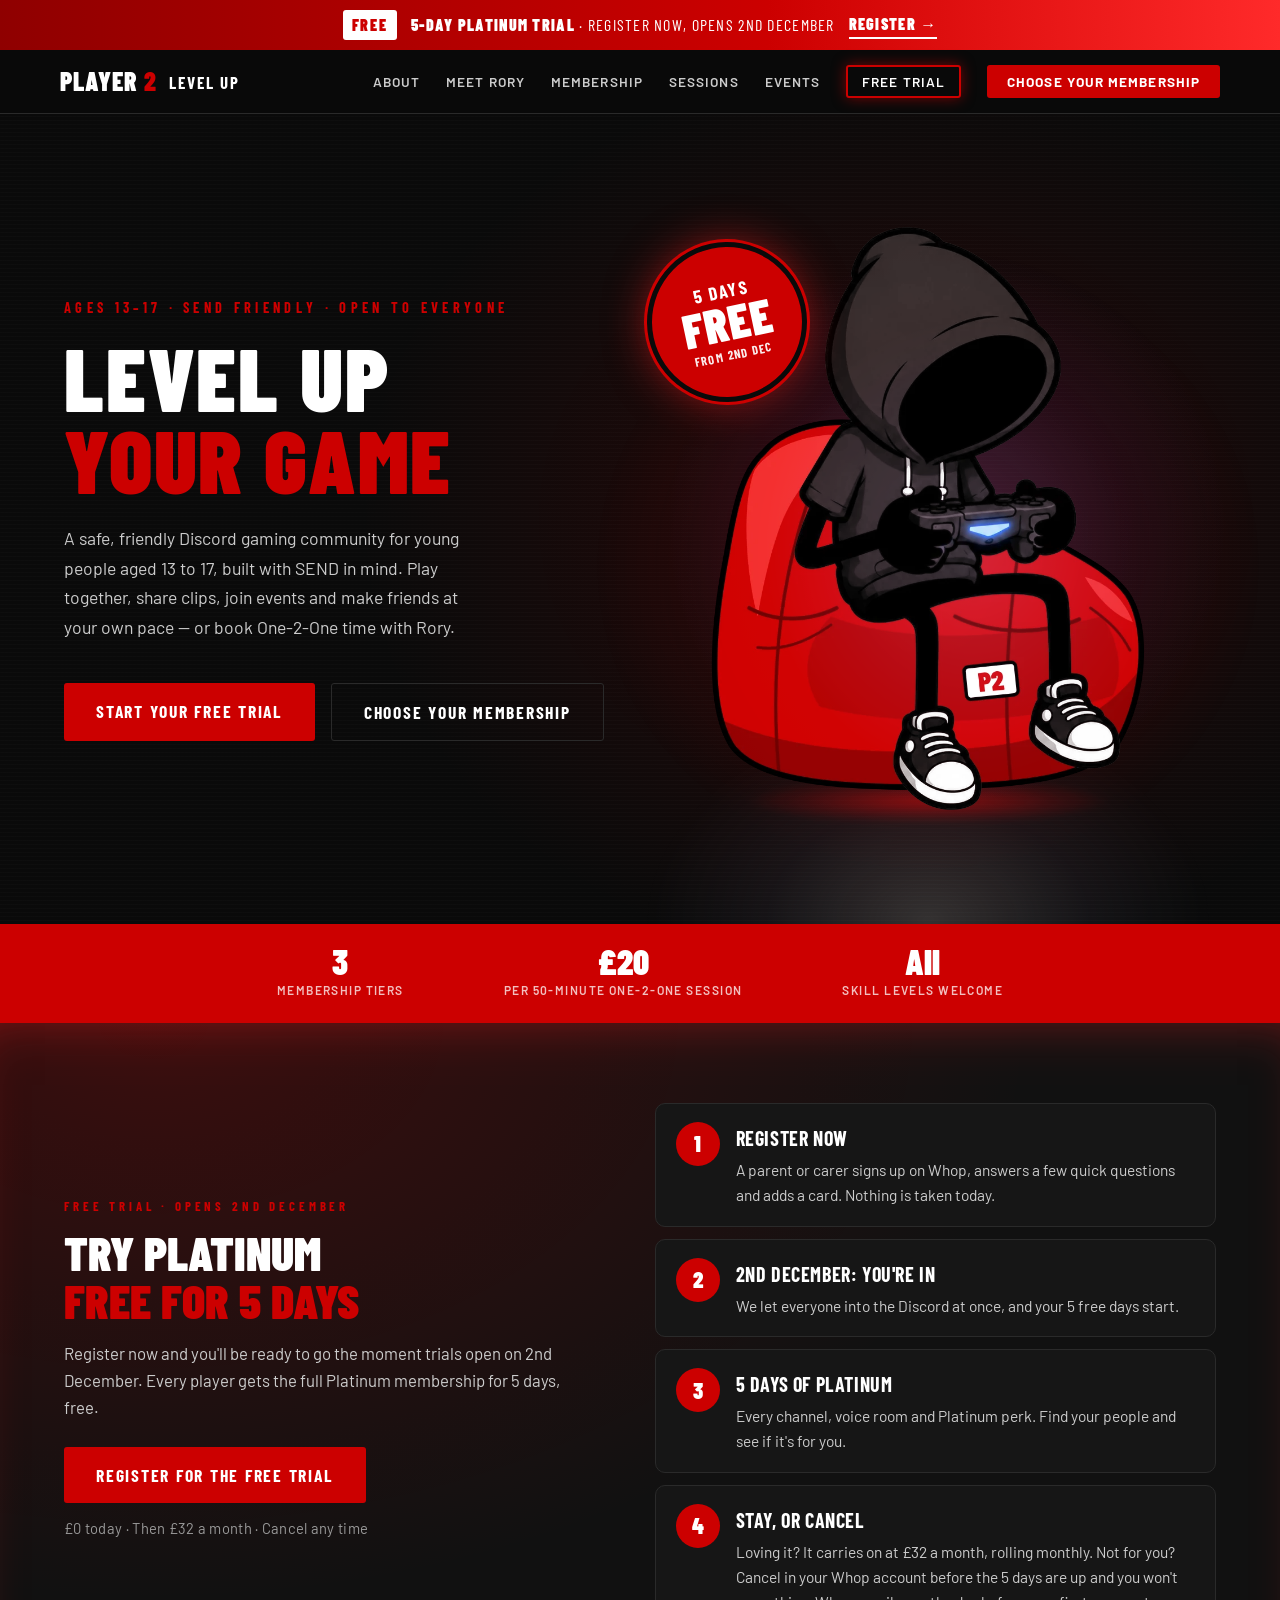
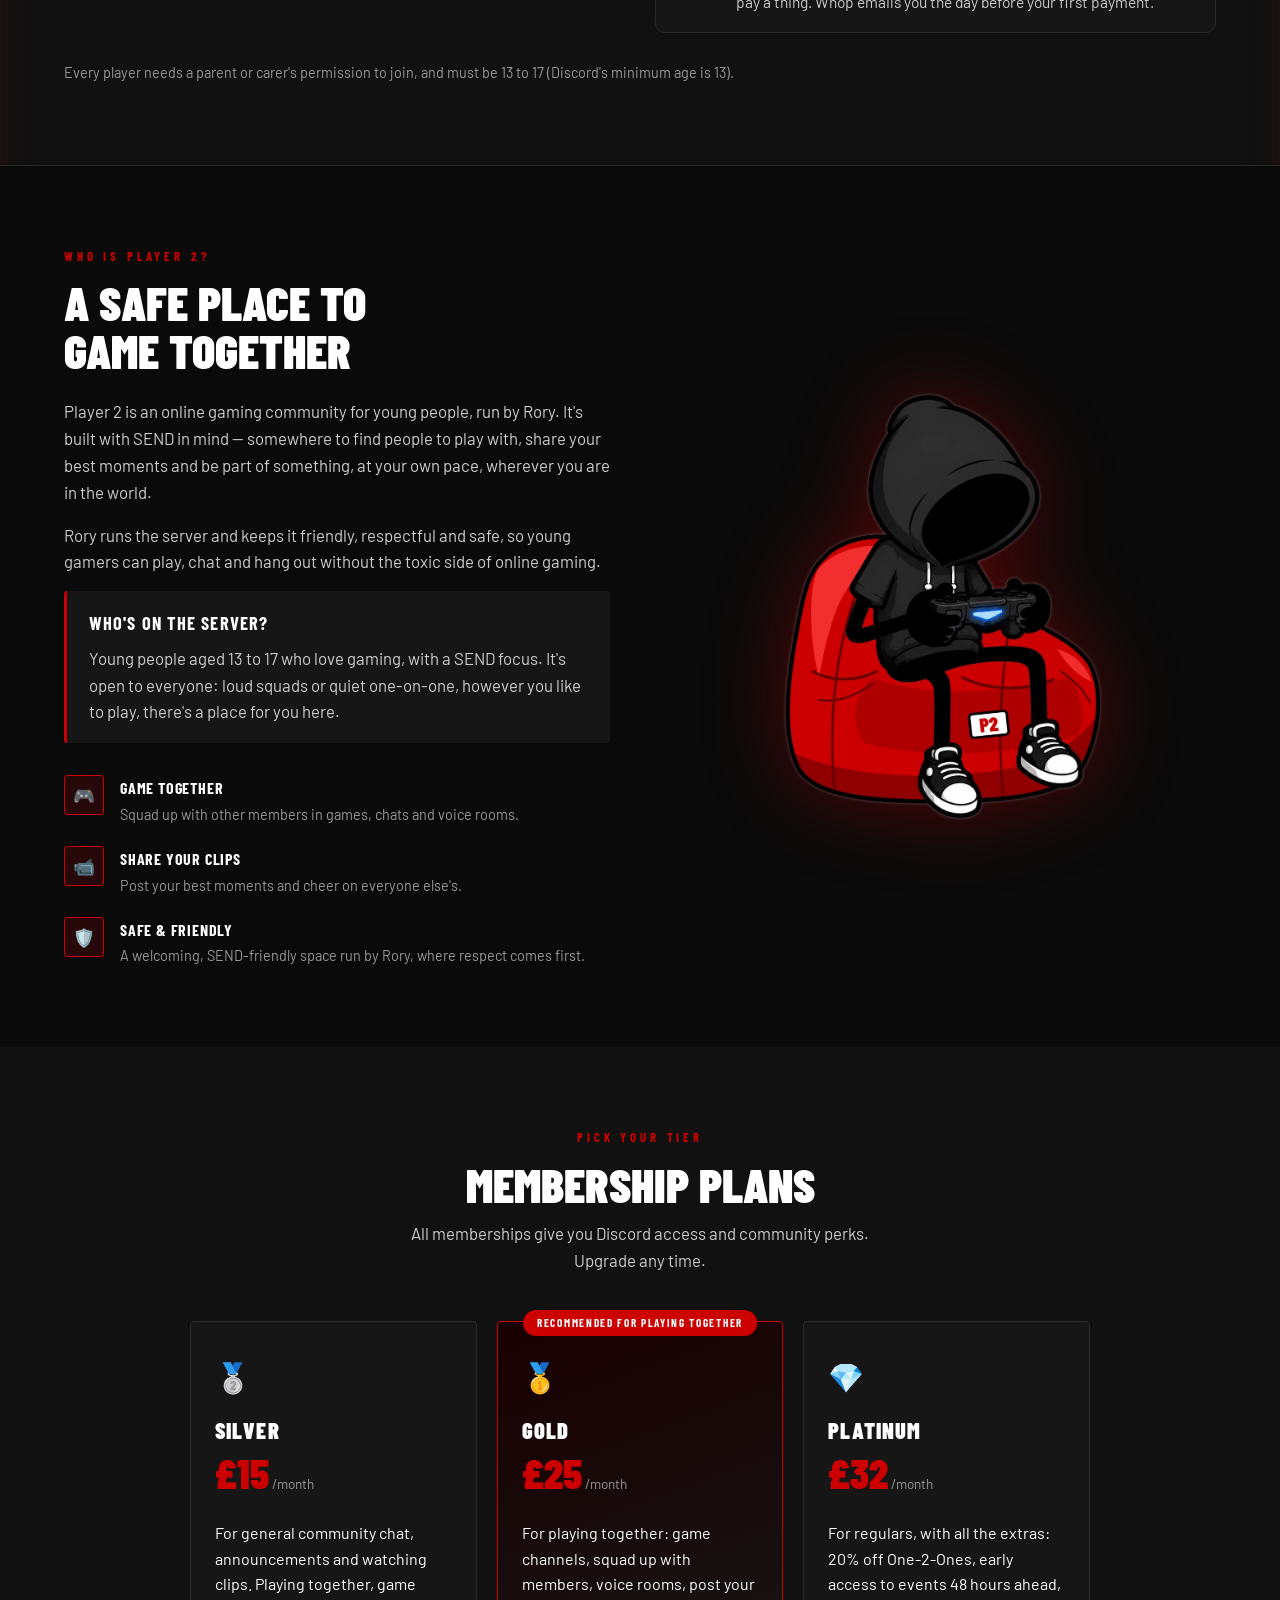
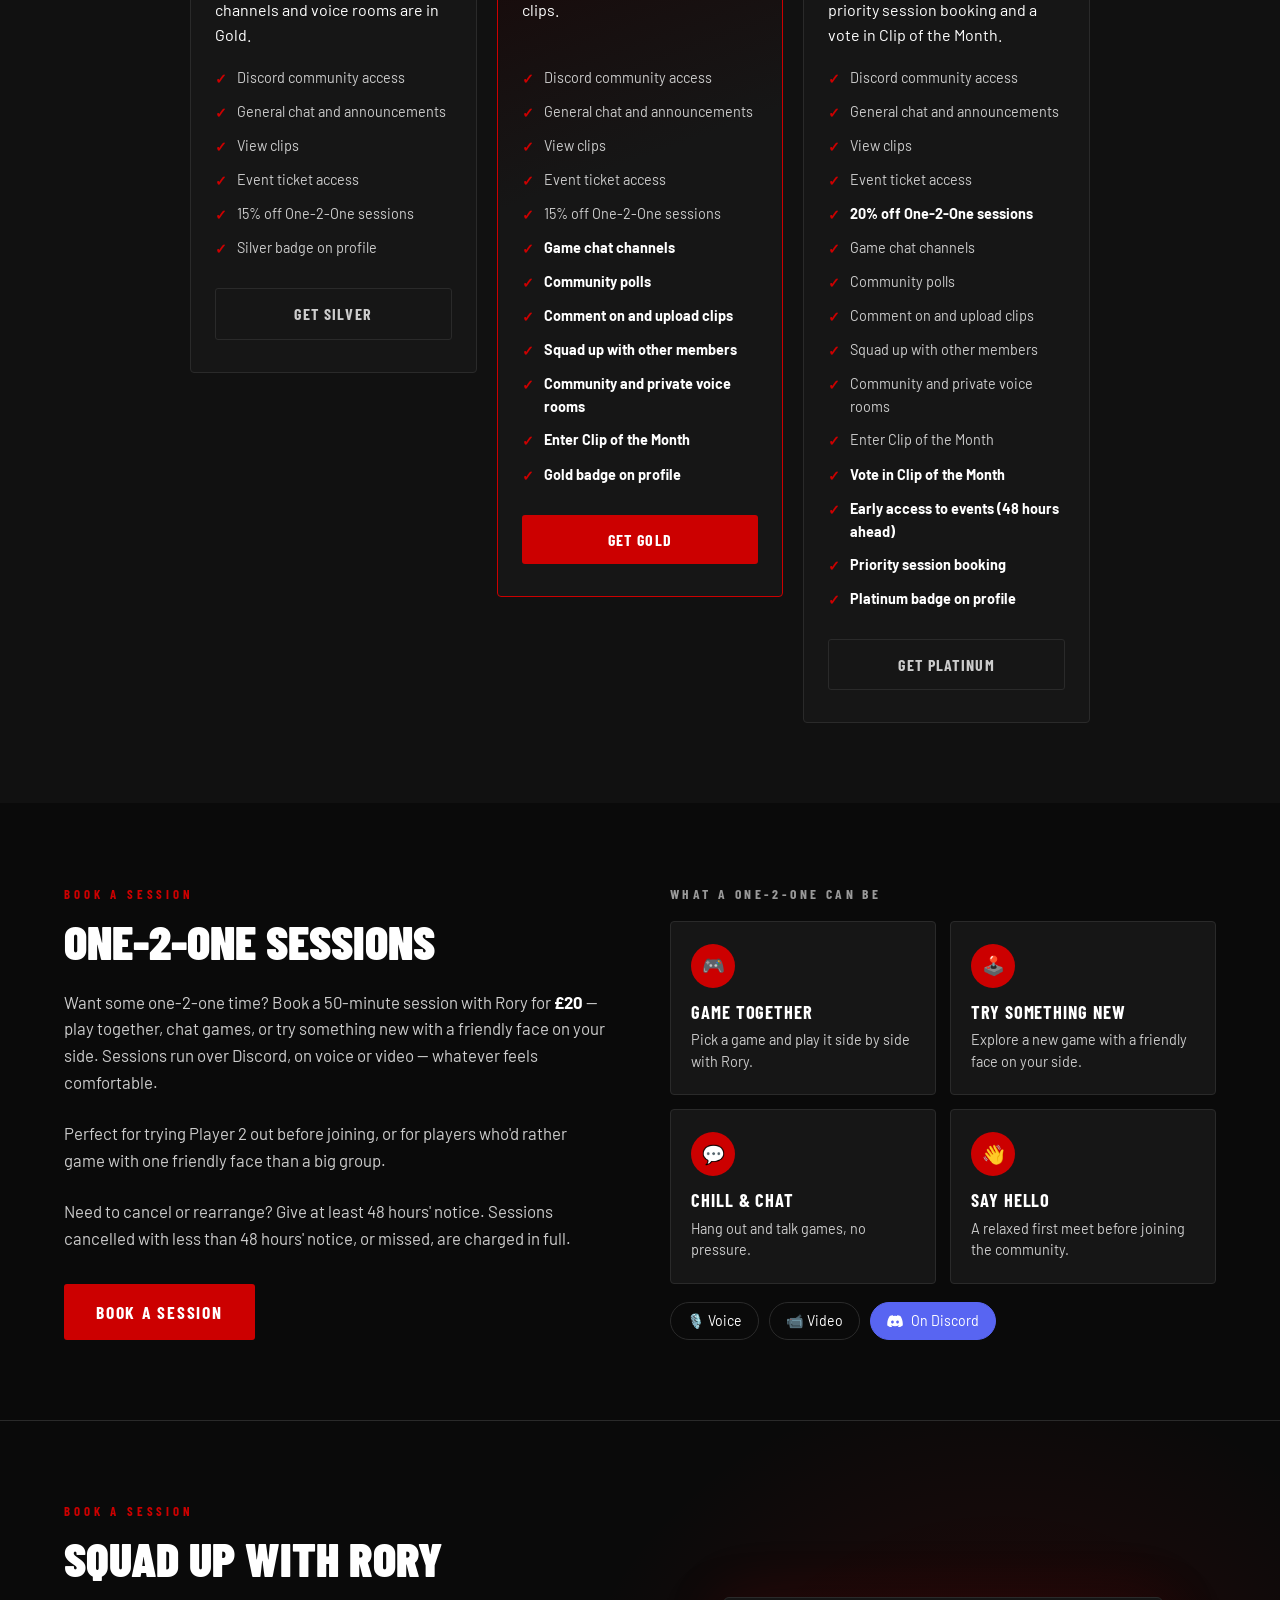
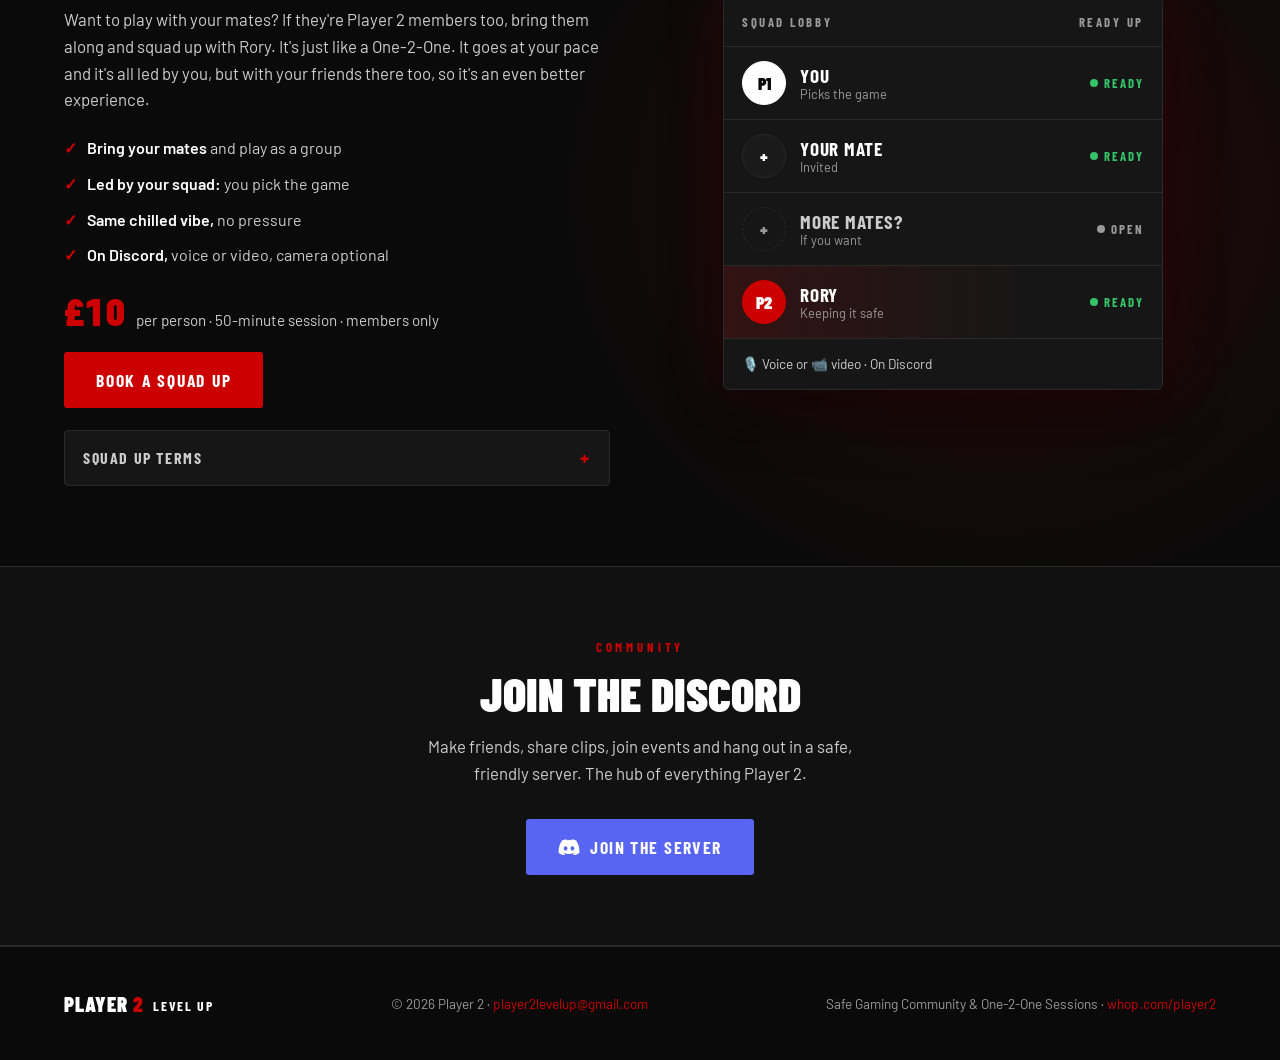
==== index.html @ a98f10b7 "Sessions are 50 minutes; 48-hour cancellation notice" ====
<!doctype html>
<html lang="en-GB">
<head>
<meta charset="utf-8">
<meta name="viewport" content="width=device-width, initial-scale=1, viewport-fit=cover">
<title>Player 2 Level Up | Safe SEND-Friendly Gaming Community for 13–17s</title>
<meta name="description" content="A safe, friendly Discord gaming community for young people aged 13 to 17, built with SEND in mind and open to everyone. Join the community or book One-2-One sessions with Rory.">
<meta name="theme-color" content="#0a0a0a">
<link rel="icon" href="data:image/svg+xml,%3Csvg xmlns='http://www.w3.org/2000/svg' viewBox='0 0 64 64'%3E%3Crect width='64' height='64' rx='12' fill='%230a0a0a'/%3E%3Ctext x='32' y='45' font-family='Arial Black,Arial,sans-serif' font-weight='900' font-size='34' text-anchor='middle' fill='%23CC0000'%3EP2%3C/text%3E%3C/svg%3E">
<meta property="og:type" content="website">
<meta property="og:site_name" content="Player 2 Level Up">
<meta property="og:title" content="Player 2 Level Up">
<meta property="og:description" content="A safe, friendly Discord gaming community for young people aged 13 to 17, built with SEND in mind and open to everyone. Join the community or book One-2-One sessions with Rory.">
<meta property="og:url" content="https://www.player2levelup.com/">
<link rel="canonical" href="https://www.player2levelup.com/">
<meta property="og:image" content="https://www.player2levelup.com/player2_share.jpg">
<meta property="og:image:width" content="1200">
<meta property="og:image:height" content="630">
<meta name="twitter:card" content="summary_large_image">
<link rel="stylesheet" href="https://fonts.googleapis.com/css2?family=Barlow+Condensed:wght@400;700;900&family=Barlow:wght@400;500;600&display=swap">
<link rel="stylesheet" href="styles.css?v=202611041430">
<script type="application/ld+json">
{"@context":"https://schema.org","@type":"Organization","name":"Player 2 Level Up","alternateName":"Player 2","url":"https://www.player2levelup.com/","logo":"https://www.player2levelup.com/player2_share.jpg","email":"player2levelup@gmail.com","sameAs":["https://whop.com/player2"],"description":"A safe, SEND-friendly Discord gaming community for young people aged 13 to 17, run by Rory."}
</script>
</head>
<body>
<!-- FREE TRIAL BAR -->
<a class="trial-bar" href="#free-trial">
  <span class="trial-bar-tag">Free</span>
  <span class="trial-bar-text"><strong>5-day Platinum trial</strong><span class="trial-bar-more"> · Register now, opens 2nd December</span></span>
  <span class="trial-bar-go">Register &rarr;</span>
</a>
<!-- NAV -->
<nav>
  <a class="nav-logo" href="index.html"><span>PLAYER</span> 2 <em>LEVEL UP</em></a>
  <ul class="nav-links" id="navLinks">
    <li><a href="#about">About</a></li>
    <li><a href="rory.html">Meet Rory</a></li>
    <li><a href="#membership">Membership</a></li>
    <li><a href="#sessions">Sessions</a></li>
    <li><a href="events.html">Events</a></li>
    <li><a href="index.html#free-trial" class="nav-trial">Free Trial</a></li>
    <li><a href="index.html#membership" class="nav-cta">Choose Your Membership</a></li>
  </ul>
  <button class="nav-hamburger" id="hamburger" aria-label="Menu" aria-expanded="false">
    <span></span><span></span><span></span>
  </button>
</nav>



<!-- HERO -->
<section class="hero">
  <div class="hero-content">
    <p class="hero-eyebrow">Ages&nbsp;13–17 · SEND&nbsp;Friendly · Open&nbsp;to&nbsp;Everyone</p>
    <h1 class="hero-title">
      Level Up<br>
      <span class="line-red">Your Game</span>
    </h1>
    <p class="hero-subtitle">A safe, friendly Discord gaming community for young people aged 13 to 17, built with SEND in mind. Play together, share clips, join events and make friends at your own pace — or book <span style="white-space:nowrap">One-2-One</span> time with Rory.</p>
    <div class="hero-buttons">
      <a href="#free-trial" class="btn-primary btn-trial">Start Your Free Trial</a>
      <a href="#membership" class="btn-secondary">Choose Your Membership</a>
    </div>
  </div>
  <div class="hero-image hero-anim" id="heroAnim" aria-label="The Player 2 mascot sits on his red bean bag in the dark as the TV comes on, the room lights up red and his controller glows" role="img">
    <a class="trial-sticker" href="#free-trial" aria-label="5 days free Platinum trial, from 2nd December"><span class="ts-top">5 days</span><span class="ts-big">Free</span><span class="ts-small">From 2nd Dec</span></a>
    <div class="ha-glow" id="haGlow"></div>
    <div class="ha-glow blue" id="haGlowB"></div>
    <div class="ha-glare" id="haGlare"></div>
    <div class="ha-char" id="haChar">
      <img id="haMascot" src="mascot.webp" width="780" height="1047" alt="">
      <div class="ha-tint red" id="haTintR"></div>
      <div class="ha-tint blue" id="haTintB"></div>
      <div class="ha-pad" id="haPad"></div>
    </div>
  </div>
</section>

<!-- STATS BAR -->
<div class="stats-bar">
  <div class="stat">
    <div class="stat-num">3</div>
    <div class="stat-label">Membership Tiers</div>
  </div>
  <div class="stat">
    <div class="stat-num">£20</div>
    <div class="stat-label">Per 50-Minute One-2-One Session</div>
  </div>
  <div class="stat">
    <div class="stat-num">All</div>
    <div class="stat-label">Skill Levels Welcome</div>
  </div>
</div>

<!-- FREE TRIAL -->
<section class="trial" id="free-trial">
  <div class="trial-inner">
    <div class="trial-text">
      <p class="section-eyebrow">Free Trial · Opens 2nd December</p>
      <h2 class="section-title">Try Platinum <span class="line-red">Free for 5 Days</span></h2>
      <p class="trial-lead">Register now and you'll be ready to go the moment trials open on 2nd December. Every player gets the full Platinum membership for 5 days, free.</p>
      <a href="https://whop.com/checkout/plan_I6NulbVt9PTqy" target="_blank" rel="noopener noreferrer" class="btn-primary">Register for the Free Trial</a>
      <p class="trial-small">£0 today · Then £32 a month · Cancel any time</p>
    </div>
    <ol class="trial-steps">
      <li><span class="trial-num">1</span><div><h3>Register now</h3><p>A parent or carer signs up on Whop, answers a few quick questions and adds a card. Nothing is taken today.</p></div></li>
      <li><span class="trial-num">2</span><div><h3>2nd December: you're in</h3><p>We let everyone into the Discord at once, and your 5 free days start.</p></div></li>
      <li><span class="trial-num">3</span><div><h3>5 days of Platinum</h3><p>Every channel, voice room and Platinum perk. Find your people and see if it's for you.</p></div></li>
      <li><span class="trial-num">4</span><div><h3>Stay, or cancel</h3><p>Loving it? It carries on at £32 a month, rolling monthly. Not for you? Cancel in your Whop account before the 5 days are up and you won't pay a thing. Whop emails you the day before your first payment.</p></div></li>
    </ol>
  </div>
  <p class="trial-note">Every player needs a parent or carer's permission to join, and must be 13 to 17 (Discord's minimum age is 13).</p>
</section>

<!-- ABOUT -->
<section class="section" id="about">
  <div class="about-grid">
    <div class="about-text">
      <p class="section-eyebrow">Who Is Player 2?</p>
      <h2 class="section-title">A Safe Place to Game Together</h2>
      <p>Player 2 is an online gaming community for young people, run by Rory. It's built with SEND in mind — somewhere to find people to play with, share your best moments and be part of something, at your own pace, wherever you are in the world.</p>
      <p>Rory runs the server and keeps it friendly, respectful and safe, so young gamers can play, chat and hang out without the toxic side of online gaming.</p>
      <div class="who-callout">
        <strong>Who's on the server?</strong>
        <p>Young people aged 13 to 17 who love gaming, with a SEND focus. It's open to everyone: loud squads or quiet one-on-one, however you like to play, there's a place for you here.</p>
      </div>
      <div class="about-features">
        <div class="feature">
          <div class="feature-icon">🎮</div>
          <div class="feature-body">
            <strong>Game Together</strong>
            <p>Squad up with other members in games, chats and voice rooms.</p>
          </div>
        </div>
        <div class="feature">
          <div class="feature-icon">📹</div>
          <div class="feature-body">
            <strong>Share Your Clips</strong>
            <p>Post your best moments and cheer on everyone else's.</p>
          </div>
        </div>
        <div class="feature">
          <div class="feature-icon">🛡️</div>
          <div class="feature-body">
            <strong>Safe &amp; Friendly</strong>
            <p>A welcoming, SEND-friendly space run by Rory, where respect comes first.</p>
          </div>
        </div>
      </div>
    </div>
    <div class="about-visual">
      <img src="mascot.webp" width="780" height="1047" alt="Player 2 mascot on his bean bag">
    </div>
  </div>
</section>

<!-- MEMBERSHIP -->
<section class="membership" id="membership">
  <p class="section-eyebrow">Pick Your Tier</p>
  <h2 class="section-title">Membership Plans</h2>
  <p class="lead">All memberships give you Discord access and community perks. Upgrade any time.</p>

  <div class="tiers">
    <!-- SILVER -->
    <div class="tier">
      <div class="tier-icon">🥈</div>
      <div class="tier-name">Silver</div>
      <div class="tier-price">
        <span class="amount">£15</span>
        <span class="period">/month</span>
      </div>
      <p class="tier-tag">For general community chat, announcements and watching clips. Playing together, game channels and voice rooms are in Gold.</p>
      <ul class="tier-perks">
        <li>Discord community access</li>
        <li>General chat and announcements</li>
        <li>View clips</li>
        <li>Event ticket access</li>
        <li>15% off One-2-One sessions</li>
        <li>Silver badge on profile</li>
      </ul>
      <a href="https://whop.com/player2/player-2-silver-membership" target="_blank" rel="noopener noreferrer" class="tier-btn tier-btn-outline">Get Silver</a>
    </div>

    <!-- GOLD -->
    <div class="tier featured">
      <div class="tier-badge">Recommended for playing together</div>
      <div class="tier-icon">🥇</div>
      <div class="tier-name">Gold</div>
      <div class="tier-price">
        <span class="amount">£25</span>
        <span class="period">/month</span>
      </div>
      <p class="tier-tag">For playing together: game channels, squad up with members, voice rooms, post your clips.</p>
      <ul class="tier-perks">
        <li>Discord community access</li>
        <li>General chat and announcements</li>
        <li>View clips</li>
        <li>Event ticket access</li>
        <li>15% off One-2-One sessions</li>
        <li class="new">Game chat channels</li>
        <li class="new">Community polls</li>
        <li class="new">Comment on and upload clips</li>
        <li class="new">Squad up with other members</li>
        <li class="new">Community and private voice rooms</li>
        <li class="new">Enter Clip of the Month</li>
        <li class="new">Gold badge on profile</li>
      </ul>
      <a href="https://whop.com/player2/player-2-gold-membership" target="_blank" rel="noopener noreferrer" class="tier-btn tier-btn-solid">Get Gold</a>
    </div>

    <!-- PLATINUM -->
    <div class="tier">
      <div class="tier-icon">💎</div>
      <div class="tier-name">Platinum</div>
      <div class="tier-price">
        <span class="amount">£32</span>
        <span class="period">/month</span>
      </div>
      <p class="tier-tag">For regulars, with all the extras: 20% off One-2-Ones, early access to events 48 hours ahead, priority session booking and a vote in Clip of the Month.</p>
      <ul class="tier-perks">
        <li>Discord community access</li>
        <li>General chat and announcements</li>
        <li>View clips</li>
        <li>Event ticket access</li>
        <li class="new">20% off One-2-One sessions</li>
        <li>Game chat channels</li>
        <li>Community polls</li>
        <li>Comment on and upload clips</li>
        <li>Squad up with other members</li>
        <li>Community and private voice rooms</li>
        <li>Enter Clip of the Month</li>
        <li class="new">Vote in Clip of the Month</li>
        <li class="new">Early access to events (48 hours ahead)</li>
        <li class="new">Priority session booking</li>
        <li class="new">Platinum badge on profile</li>
      </ul>
      <a href="https://whop.com/player2/player-2-platinum-membership" target="_blank" rel="noopener noreferrer" class="tier-btn tier-btn-outline">Get Platinum</a>
    </div>
  </div>
</section>

<!-- SESSIONS -->
<section class="sessions" id="sessions">
  <div>
    <p class="section-eyebrow">Book a Session</p>
    <h2 class="section-title">One-2-One Sessions</h2>
    <p style="color: var(--grey-lt); margin-bottom: 24px; font-size: 1.05rem;">Want some one-2-one time? Book a 50-minute session with Rory for <strong style="color:var(--white)">£20</strong> — play together, chat games, or try something new with a friendly face on your side. Sessions run over Discord, on voice or video — whatever feels comfortable.</p>
    <p style="color: var(--grey-lt); margin-bottom: 24px; font-size: 1.05rem;">Perfect for trying Player 2 out before joining, or for players who'd rather game with one friendly face than a big group.</p>
    <p style="color: var(--grey-lt); margin-bottom: 32px; font-size: 1.05rem;">Need to cancel or rearrange? Give at least 48 hours' notice. Sessions cancelled with less than 48 hours' notice, or missed, are charged in full.</p>
    <a href="https://whop.com/player2/one-2-one-session-with-rory" target="_blank" rel="noopener noreferrer" class="btn-primary">Book a Session</a>
  </div>
  <div class="session-highlights">
    <p class="highlights-label">What a One-2-One can be</p>
    <div class="highlight-grid">
      <div class="highlight">
        <div class="highlight-icon">🎮</div>
        <strong>Game Together</strong>
        <p>Pick a game and play it side by side with Rory.</p>
      </div>
      <div class="highlight">
        <div class="highlight-icon">🕹️</div>
        <strong>Try Something New</strong>
        <p>Explore a new game with a friendly face on your side.</p>
      </div>
      <div class="highlight">
        <div class="highlight-icon">💬</div>
        <strong>Chill &amp; Chat</strong>
        <p>Hang out and talk games, no pressure.</p>
      </div>
      <div class="highlight">
        <div class="highlight-icon">👋</div>
        <strong>Say Hello</strong>
        <p>A relaxed first meet before joining the community.</p>
      </div>
    </div>
    <div class="highlight-modes">
      <span class="mode">🎙️ Voice</span>
      <span class="mode">📹 Video</span>
      <span class="mode mode-discord"><svg width="16" height="12" viewBox="0 0 71 55" fill="currentColor" aria-hidden="true"><path d="M60.1 4.9A58.8 58.8 0 0 0 45.7.7a41 41 0 0 0-1.8 3.7 54.4 54.4 0 0 0-16.3 0A39.5 39.5 0 0 0 25.8.7 58.6 58.6 0 0 0 11.4 5C1.6 19.7-1 34 .3 48.1a59.1 59.1 0 0 0 18 9.1 44.8 44.8 0 0 0 3.9-6.3 38.4 38.4 0 0 1-6.1-2.9l1.5-1.1a42.2 42.2 0 0 0 36.1 0l1.5 1.1a38.4 38.4 0 0 1-6.1 2.9 44.6 44.6 0 0 0 3.8 6.3 59 59 0 0 0 18-9.1C72.5 31.7 68.6 17.5 60.1 4.9ZM23.8 39.4c-3.5 0-6.4-3.2-6.4-7.1s2.8-7.2 6.4-7.2c3.5 0 6.4 3.2 6.4 7.2s-2.9 7.1-6.4 7.1Zm23.4 0c-3.5 0-6.4-3.2-6.4-7.1s2.8-7.2 6.4-7.2c3.5 0 6.4 3.2 6.4 7.2s-2.9 7.1-6.4 7.1Z"/></svg> On Discord</span>
    </div>
  </div>
</section>

<!-- SQUAD UP -->
<section class="squad" id="squad-up">
  <div class="squad-text">
    <p class="section-eyebrow">Book a Session</p>
    <h2 class="section-title">Squad Up with Rory</h2>
    <p>Want to play with your mates? If they're Player 2 members too, bring them along and squad up with Rory. It's just like a One-2-One. It goes at your pace and it's all led by you, but with your friends there too, so it's an even better experience.</p>
    <ul class="check-list">
      <li><span><strong>Bring your mates</strong> and play as a group</span></li>
      <li><span><strong>Led by your squad:</strong> you pick the game</span></li>
      <li><span><strong>Same chilled vibe,</strong> no pressure</span></li>
      <li><span><strong>On Discord,</strong> voice or video, camera optional</span></li>
    </ul>
    <div class="price-line"><span class="price-big">£10</span><span>per person · 50-minute session · <span style="white-space:nowrap">members only</span></span></div>
    <a href="https://whop.com/player2/squad-up-with-rory-1-hour-per-person" target="_blank" rel="noopener noreferrer" class="btn-primary">Book a Squad Up</a>
    <details class="terms">
      <summary>Squad Up terms</summary>
      <ol>
        <li>Squad Up is for Player 2 members. Every player in the squad needs an active Silver, Gold or Platinum membership. Squad Ups are paid for separately and aren't included in any membership.</li>
        <li>Every player needs a parent or carer's permission to join, and must be 13 to 17 (Discord's minimum age is 13).</li>
        <li>Squad size depends on the game: up to 5 players, plus Rory. Each player joins from their own Discord account.</li>
        <li>Cameras are optional. Voice only is completely fine.</li>
        <li>Squad Ups are £10 per person for a 50-minute session, booked and paid for in advance through Whop.</li>
        <li>Need to cancel or move a session? Give at least 48 hours' notice and we'll move it or refund you. Places cancelled with less than 48 hours' notice, and missed sessions, aren't refunded.</li>
        <li>The Player 2 community rules apply to everyone: be respectful and kind, with no bullying and no inappropriate language or content. Rory can pause or end a session if the rules are broken.</li>
        <li>Rory is DBS checked and safeguarding trained. Any concern about a young person's safety will be passed on to the right people.</li>
      </ol>
    </details>
  </div>
  <div class="lobby" role="img" aria-label="Example squad lobby: you, your mates and Rory as Player 2">
    <div class="lobby-head"><span>Squad Lobby</span><span>Ready up</span></div>
    <ul class="lobby-slots">
      <li class="slot you"><span class="slot-tag">P1</span><span class="slot-name">You<small>Picks the game</small></span><span class="slot-ready">Ready</span></li>
      <li class="slot"><span class="slot-tag">+</span><span class="slot-name">Your mate<small>Invited</small></span><span class="slot-ready">Ready</span></li>
      <li class="slot empty"><span class="slot-tag">+</span><span class="slot-name">More mates?<small>If you want</small></span><span class="slot-ready muted">Open</span></li>
      <li class="slot rory"><span class="slot-tag">P2</span><span class="slot-name">Rory<small>Keeping it safe</small></span><span class="slot-ready">Ready</span></li>
    </ul>
    <div class="lobby-foot">🎙️ Voice or 📹 video · On Discord</div>
  </div>
</section>

<!-- DISCORD CTA -->
<section class="discord-cta" id="discord">
  <p class="section-eyebrow">Community</p>
  <h2 class="section-title">Join the Discord</h2>
  <p>Make friends, share clips, join events and hang out in a safe, friendly server. The hub of everything Player 2.</p>
  <a href="https://whop.com/player2" target="_blank" rel="noopener noreferrer" class="btn-discord">
    <svg width="22" height="16" viewBox="0 0 71 55" fill="currentColor" xmlns="http://www.w3.org/2000/svg" aria-hidden="true">
      <path d="M60.1 4.9A58.8 58.8 0 0 0 45.7.7a41 41 0 0 0-1.8 3.7 54.4 54.4 0 0 0-16.3 0A39.5 39.5 0 0 0 25.8.7 58.6 58.6 0 0 0 11.4 5C1.6 19.7-1 34 .3 48.1a59.1 59.1 0 0 0 18 9.1 44.8 44.8 0 0 0 3.9-6.3 38.4 38.4 0 0 1-6.1-2.9l1.5-1.1a42.2 42.2 0 0 0 36.1 0l1.5 1.1a38.4 38.4 0 0 1-6.1 2.9 44.6 44.6 0 0 0 3.8 6.3 59 59 0 0 0 18-9.1C72.5 31.7 68.6 17.5 60.1 4.9ZM23.8 39.4c-3.5 0-6.4-3.2-6.4-7.1s2.8-7.2 6.4-7.2c3.5 0 6.4 3.2 6.4 7.2s-2.9 7.1-6.4 7.1Zm23.4 0c-3.5 0-6.4-3.2-6.4-7.1s2.8-7.2 6.4-7.2c3.5 0 6.4 3.2 6.4 7.2s-2.9 7.1-6.4 7.1Z"/>
    </svg>
    Join the Server
  </a>
</section>

<!-- FOOTER -->
<footer>
  <div class="footer-logo"><span>PLAYER</span> 2 <em>LEVEL UP</em></div>
  <p>© 2026 Player 2 · <a href="mailto:player2levelup@gmail.com">player2levelup@gmail.com</a></p>
  <p>Safe Gaming Community &amp; One-2-One Sessions · <a href="https://whop.com/player2" target="_blank" rel="noopener noreferrer">whop.com/player2</a></p>
</footer>

<script src="site.js?v=202610251920"></script>
</body>
</html>
---- styles.css ----
/* ─── DESIGN TOKENS ───────────────────────────────────────────────
   Layout: full-bleed dark sections, mascot anchoring hero right
   Color: pure black ground, #CC0000 red accent, white type
   Type: Barlow Condensed (display/hero) + Barlow (body)
───────────────────────────────────────────────────────────────── */
:root {
  --bg:       #0a0a0a;
  --bg2:      #111111;
  --bg3:      #1a1a1a;
  --surface:  #161616;
  --border:   #2a2a2a;
  --red:      #CC0000;
  --red-dark: #990000;
  --red-glow: rgba(204,0,0,0.15);
  --white:    #ffffff;
  --grey:     #999999;
  --grey-lt:  #cccccc;

  --font-display: 'Barlow Condensed', Arial Narrow, sans-serif;
  --font-body:    'Barlow', Arial, sans-serif;

  color-scheme: dark;
}
/* This is a deliberately dark-first single-theme design */

*, *::before, *::after { box-sizing: border-box; margin: 0; padding: 0; }

body {
  background: var(--bg);
  color: var(--white);
  font-family: var(--font-body);
  font-size: 16px;
  line-height: 1.6;
  overflow-x: hidden;
}

/* ─── NAV ─────────────────────────────────────────────────────── */
nav {
  position: sticky;
  top: env(safe-area-inset-top, 0px);
  z-index: 100;
  background: rgba(10,10,10,0.92);
  backdrop-filter: blur(12px);
  border-bottom: 1px solid var(--border);
  padding: 0 clamp(16px, 5vw, 60px);
  display: flex;
  align-items: center;
  justify-content: space-between;
  height: 64px;
}

.nav-logo {
  font-family: var(--font-display);
  font-weight: 900;
  font-size: 1.6rem;
  letter-spacing: 0.04em;
  color: var(--red);
  text-transform: uppercase;
  text-decoration: none;
}
.nav-logo span { color: var(--white); }
.nav-logo em, .footer-logo em { font-style: normal; color: var(--white); font-weight: 700; font-size: 0.66em; letter-spacing: 0.12em; margin-left: 0.35em; vertical-align: 0.08em; }

.nav-links {
  display: flex;
  gap: 26px;
  list-style: none;
}
.nav-links a {
  color: var(--grey-lt);
  text-decoration: none;
  font-size: 0.85rem;
  font-weight: 600;
  letter-spacing: 0.08em;
  text-transform: uppercase;
  transition: color 0.2s;
}
.nav-links a:hover { color: var(--red); }

.nav-cta {
  background: var(--red);
  color: var(--white) !important;
  padding: 8px 20px;
  border-radius: 3px;
  font-weight: 700 !important;
  transition: background 0.2s !important;
}
.nav-cta:hover { background: var(--red-dark) !important; color: var(--white) !important; }

.nav-hamburger {
  display: none;
  flex-direction: column;
  gap: 5px;
  cursor: pointer;
  background: none;
  border: none;
  padding: 4px;
}
.nav-hamburger span {
  display: block;
  width: 24px;
  height: 2px;
  background: var(--white);
  transition: all 0.3s;
}

/* ─── HERO ─────────────────────────────────────────────────────── */
.hero {
  position: relative;
  min-height: 90vh;
  display: grid;
  grid-template-columns: 1fr 1fr;
  align-items: center;
  padding: 60px clamp(16px, 5vw, 80px);
  overflow: hidden;
}

.hero::before {
  content: '';
  position: absolute;
  inset: 0;
  background: radial-gradient(ellipse 60% 80% at 70% 50%, var(--red-glow) 0%, transparent 70%);
  pointer-events: none;
}

/* Scanline texture */
.hero::after {
  content: '';
  position: absolute;
  inset: 0;
  background: repeating-linear-gradient(
    0deg,
    transparent,
    transparent 3px,
    rgba(255,255,255,0.015) 3px,
    rgba(255,255,255,0.015) 4px
  );
  pointer-events: none;
}

.hero-content {
  position: relative;
  z-index: 2;
}

.hero-eyebrow {
  font-family: var(--font-display);
  font-size: 0.9rem;
  font-weight: 700;
  letter-spacing: 0.3em;
  text-transform: uppercase;
  color: var(--red);
  margin-bottom: 16px;
}

.hero-title {
  font-family: var(--font-display);
  font-weight: 900;
  font-size: clamp(3.5rem, 7vw, 6.5rem);
  line-height: 0.92;
  text-transform: uppercase;
  letter-spacing: 0.02em;
  text-wrap: balance;
  margin-bottom: 24px;
}

.hero-title .line-red { color: var(--red); }

.hero-subtitle {
  font-size: 1.1rem;
  color: var(--grey-lt);
  max-width: 420px;
  margin-bottom: 40px;
  line-height: 1.7;
}

.hero-buttons {
  display: flex;
  gap: 16px;
  flex-wrap: wrap;
}

.btn-primary {
  display: inline-block;
  background: var(--red);
  color: var(--white);
  text-decoration: none;
  padding: 14px 32px;
  font-family: var(--font-display);
  font-size: 1.1rem;
  font-weight: 700;
  letter-spacing: 0.1em;
  text-transform: uppercase;
  border-radius: 3px;
  transition: background 0.2s, transform 0.15s;
}
.btn-primary:hover { background: var(--red-dark); transform: translateY(-1px); }

.btn-secondary {
  display: inline-block;
  background: transparent;
  color: var(--white);
  text-decoration: none;
  padding: 14px 32px;
  font-family: var(--font-display);
  font-size: 1.1rem;
  font-weight: 700;
  letter-spacing: 0.1em;
  text-transform: uppercase;
  border: 1px solid var(--border);
  border-radius: 3px;
  transition: border-color 0.2s, color 0.2s;
}
.btn-secondary:hover { border-color: var(--white); }

.hero-image {
  position: relative;
  z-index: 2;
  display: flex;
  justify-content: center;
  align-items: flex-end;
}

.hero-image img {
  width: 100%;
  max-width: 440px;
  height: auto;
  filter: drop-shadow(0 0 1.5px rgba(255,255,255,0.35)) drop-shadow(0 0 50px rgba(204,0,0,0.45));
  animation: float 4s ease-in-out infinite;
}

/* Red floor glow under the bean bag — shrinks as he floats up */
.hero-image::after {
  content: '';
  position: absolute;
  left: 50%;
  bottom: -10px;
  width: min(78%, 360px);
  height: 46px;
  transform: translateX(-50%);
  background: radial-gradient(ellipse at center, rgba(204,0,0,0.6) 0%, rgba(204,0,0,0.2) 45%, transparent 72%);
  filter: blur(3px);
  z-index: -1;
  animation: floor-glow 4s ease-in-out infinite;
}

@keyframes float {
  0%, 100% { transform: translateY(0); }
  50%       { transform: translateY(-10px); }
}

@keyframes floor-glow {
  0%, 100% { transform: translateX(-50%) scale(1);    opacity: 1; }
  50%       { transform: translateX(-50%) scale(0.82); opacity: 0.65; }
}

/* ─── STATS BAR ─────────────────────────────────────────────────── */
.stats-bar {
  background: var(--red);
  padding: 20px clamp(16px, 5vw, 80px);
  display: flex;
  justify-content: center;
  gap: clamp(32px, 8vw, 100px);
  flex-wrap: wrap;
}

.stat {
  text-align: center;
}

.stat-num {
  font-family: var(--font-display);
  font-weight: 900;
  font-size: 2.2rem;
  line-height: 1;
  color: var(--white);
}

.stat-label {
  font-size: 0.75rem;
  font-weight: 600;
  letter-spacing: 0.12em;
  text-transform: uppercase;
  color: rgba(255,255,255,0.75);
  margin-top: 2px;
}

/* ─── ABOUT ─────────────────────────────────────────────────────── */
.section {
  padding: 80px clamp(16px, 5vw, 80px);
}

.section-eyebrow {
  font-family: var(--font-display);
  font-size: 0.8rem;
  font-weight: 700;
  letter-spacing: 0.3em;
  text-transform: uppercase;
  color: var(--red);
  margin-bottom: 12px;
}

.section-title {
  font-family: var(--font-display);
  font-weight: 900;
  font-size: clamp(2rem, 4vw, 3rem);
  text-transform: uppercase;
  line-height: 1;
  text-wrap: balance;
  margin-bottom: 24px;
}

.about-grid {
  display: grid;
  grid-template-columns: 1fr 1fr;
  gap: 60px;
  align-items: center;
}

.about-text p {
  color: var(--grey-lt);
  margin-bottom: 16px;
  font-size: 1.05rem;
}

.about-features {
  display: flex;
  flex-direction: column;
  gap: 20px;
  margin-top: 32px;
}

.feature {
  display: flex;
  gap: 16px;
  align-items: flex-start;
}

.feature-icon {
  width: 40px;
  height: 40px;
  background: var(--red-glow);
  border: 1px solid var(--red);
  border-radius: 3px;
  display: flex;
  align-items: center;
  justify-content: center;
  flex-shrink: 0;
  font-size: 1.1rem;
}

.feature-body strong {
  display: block;
  font-family: var(--font-display);
  font-weight: 700;
  font-size: 1rem;
  letter-spacing: 0.05em;
  text-transform: uppercase;
  margin-bottom: 2px;
}

.feature-body p {
  color: var(--grey);
  font-size: 0.9rem;
  margin: 0;
}

.who-callout {
  background: var(--surface);
  border-left: 3px solid var(--red);
  border-radius: 3px;
  padding: 18px 22px;
  margin: 8px 0 28px;
}
.who-callout strong {
  display: block;
  font-family: var(--font-display);
  font-size: 1.15rem;
  font-weight: 700;
  letter-spacing: 0.06em;
  text-transform: uppercase;
  color: var(--white);
  margin-bottom: 6px;
}
.who-callout p { margin: 0; color: var(--grey-lt); }

.about-visual {
  position: relative;
}

.about-visual img {
  width: 100%;
  max-width: 320px;
  height: auto;
  margin: 0 auto;
  display: block;
  filter: drop-shadow(0 0 1.5px rgba(255,255,255,0.3)) drop-shadow(0 0 40px rgba(204,0,0,0.35));
}

/* ─── MEMBERSHIP ────────────────────────────────────────────────── */
.membership {
  background: var(--bg2);
  padding: 80px clamp(16px, 5vw, 80px);
  text-align: center;
}

.membership .section-title { margin-bottom: 12px; }
.membership .lead {
  color: var(--grey-lt);
  font-size: 1.05rem;
  margin-bottom: 48px;
  max-width: 500px;
  margin-inline: auto;
}

.tiers {
  display: grid;
  grid-template-columns: repeat(3, 1fr);
  gap: 20px;
  max-width: 900px;
  margin: 0 auto;
}

.tier {
  background: var(--surface);
  border: 1px solid var(--border);
  border-radius: 4px;
  padding: 32px 24px;
  text-align: left;
  position: relative;
  display: flex;
  flex-direction: column;
  transition: border-color 0.2s, transform 0.2s;
}

.tier:hover { border-color: var(--red); transform: translateY(-4px); }

.tier.featured {
  border-color: var(--red);
  background: linear-gradient(160deg, #1a0000 0%, var(--surface) 50%);
}

.tier-badge {
  position: absolute;
  top: -12px;
  left: 50%;
  transform: translateX(-50%);
  background: var(--red);
  color: var(--white);
  font-family: var(--font-display);
  font-size: 0.7rem;
  font-weight: 700;
  letter-spacing: 0.15em;
  text-transform: uppercase;
  padding: 4px 14px;
  border-radius: 20px;
  white-space: nowrap;
}

.tier-icon {
  font-size: 1.8rem;
  margin-bottom: 12px;
}

.tier-name {
  font-family: var(--font-display);
  font-weight: 900;
  font-size: 1.4rem;
  letter-spacing: 0.05em;
  text-transform: uppercase;
  margin-bottom: 4px;
}

.tier-price {
  margin-bottom: 24px;
}

.tier-price .amount {
  font-family: var(--font-display);
  font-weight: 900;
  font-size: 2.6rem;
  color: var(--red);
  line-height: 1;
}

.tier-price .period {
  color: var(--grey);
  font-size: 0.85rem;
}

.tier-perks {
  list-style: none;
  display: flex;
  flex-direction: column;
  gap: 10px;
  margin-bottom: 28px;
}

.tier-perks li {
  font-size: 0.9rem;
  color: var(--grey-lt);
  display: flex;
  gap: 10px;
  align-items: flex-start;
}

.tier-perks li.new {
  color: var(--white);
  font-weight: 700;
}

.tier-perks li::before {
  content: '✓';
  color: var(--red);
  font-weight: 700;
  flex-shrink: 0;
  margin-top: 1px;
}

.tier-btn {
  display: block;
  margin-top: auto;
  width: 100%;
  text-align: center;
  padding: 12px;
  font-family: var(--font-display);
  font-weight: 700;
  font-size: 1rem;
  letter-spacing: 0.08em;
  text-transform: uppercase;
  border-radius: 3px;
  text-decoration: none;
  transition: all 0.2s;
}

.tier-btn-outline {
  border: 1px solid var(--border);
  color: var(--grey-lt);
}
.tier-btn-outline:hover { border-color: var(--white); color: var(--white); }

.tier-btn-solid {
  background: var(--red);
  color: var(--white);
}
.tier-btn-solid:hover { background: var(--red-dark); }

/* ─── SESSIONS ──────────────────────────────────────────────────── */
.sessions {
  padding: 80px clamp(16px, 5vw, 80px);
  display: grid;
  grid-template-columns: 1fr 1fr;
  gap: 60px;
  align-items: center;
}

.session-highlights {
  min-width: 0;
}

.highlights-label {
  font-family: var(--font-display);
  font-size: 0.85rem;
  font-weight: 700;
  letter-spacing: 0.25em;
  text-transform: uppercase;
  color: var(--grey);
  margin-bottom: 16px;
}

.highlight-grid {
  display: grid;
  grid-template-columns: repeat(2, minmax(0, 1fr));
  gap: 14px;
}

@media (max-width: 440px) {
  .highlight { padding: 18px 14px; }
  .highlight strong { font-size: 1rem; }
  .highlight p { font-size: 0.85rem; }
}

.highlight {
  background: var(--surface);
  border: 1px solid var(--border);
  border-radius: 4px;
  padding: 22px 20px;
  transition: border-color 0.2s;
}
.highlight:hover { border-color: var(--red); }

.highlight-icon {
  width: 44px;
  height: 44px;
  background: var(--red);
  border-radius: 50%;
  display: flex;
  align-items: center;
  justify-content: center;
  font-size: 1.15rem;
  margin-bottom: 14px;
}

.highlight strong {
  display: block;
  font-family: var(--font-display);
  font-size: 1.15rem;
  font-weight: 700;
  letter-spacing: 0.05em;
  text-transform: uppercase;
  line-height: 1.15;
  margin-bottom: 6px;
}

.highlight p {
  color: var(--grey-lt);
  font-size: 0.9rem;
  line-height: 1.5;
}

.highlight-modes {
  display: flex;
  flex-wrap: wrap;
  gap: 10px;
  margin-top: 18px;
}

.mode {
  display: inline-flex;
  align-items: center;
  gap: 8px;
  border: 1px solid var(--border);
  border-radius: 20px;
  padding: 7px 16px;
  font-size: 0.88rem;
  color: var(--white);
}

.mode-discord {
  background: #5865F2;
  border-color: #5865F2;
}

/* ─── DISCORD CTA ───────────────────────────────────────────────── */
.discord-cta {
  background: var(--bg2);
  border-top: 1px solid var(--border);
  border-bottom: 1px solid var(--border);
  padding: 70px clamp(16px, 5vw, 80px);
  text-align: center;
}

.discord-cta .section-title { margin-bottom: 16px; }
.discord-cta p {
  color: var(--grey-lt);
  font-size: 1.05rem;
  margin-bottom: 32px;
  max-width: 460px;
  margin-inline: auto;
}

.btn-discord {
  display: inline-flex;
  align-items: center;
  gap: 10px;
  background: #5865F2;
  color: var(--white);
  text-decoration: none;
  padding: 14px 32px;
  font-family: var(--font-display);
  font-size: 1.1rem;
  font-weight: 700;
  letter-spacing: 0.08em;
  text-transform: uppercase;
  border-radius: 3px;
  transition: background 0.2s;
}
.btn-discord:hover { background: #4752C4; }

/* ─── FOOTER ────────────────────────────────────────────────────── */
footer {
  padding: 40px clamp(16px, 5vw, 80px);
  border-top: 1px solid var(--border);
  display: flex;
  align-items: center;
  justify-content: space-between;
  flex-wrap: wrap;
  gap: 16px;
}

.footer-logo {
  font-family: var(--font-display);
  font-weight: 900;
  font-size: 1.3rem;
  letter-spacing: 0.04em;
  color: var(--red);
}
.footer-logo span { color: var(--white); }

footer p {
  color: var(--grey);
  font-size: 0.85rem;
}

@media (max-width: 960px) {
  .nav-links { display: none; }
  .nav-hamburger { display: flex; }
  .nav-links.open {
    display: flex;
    flex-direction: column;
    position: absolute;
    top: 64px;
    left: 0; right: 0;
    background: var(--bg);
    border-bottom: 1px solid var(--border);
    padding: 24px clamp(16px, 5vw, 60px);
    gap: 20px;
  }
  .nav-links.open a { font-size: 1rem; }
}

/* ─── MOBILE ────────────────────────────────────────────────────── */
@media (max-width: 760px) {

  .hero {
    grid-template-columns: 1fr;
    min-height: auto;
    padding: 48px 16px 0;
    text-align: center;
  }
  .hero-subtitle { margin: 0 auto 32px; }
  .hero-buttons { justify-content: center; }
  .hero-image { margin-top: 32px; }
  .hero-image img { max-width: 280px; }
  .hero-image::after { width: 230px; height: 34px; }

  .about-grid, .sessions {
    grid-template-columns: 1fr;
    gap: 40px;
  }
  .about-visual { display: none; }

  .tiers {
    grid-template-columns: 1fr;
    max-width: 360px;
  }

  footer { flex-direction: column; align-items: flex-start; }
}

@media (prefers-reduced-motion: reduce) {
  .hero-image img, .hero-image::after { animation: none; }
  *, *::before, *::after { transition-duration: 0.01ms !important; }
}


/* ─── SHARED EXTRAS ─────────────────────────────────────────────── */
section[id] { scroll-margin-top: 72px; }

.nav-links a[aria-current="page"] { color: var(--white); box-shadow: 0 2px 0 var(--red); padding-bottom: 4px; }

footer a { color: var(--red); text-decoration: none; }
footer a:hover { text-decoration: underline; }

.section.alt { background: var(--bg2); border-top: 1px solid var(--border); border-bottom: 1px solid var(--border); }

.section-head { max-width: 640px; margin-bottom: 36px; }
.section-head .section-title { margin-bottom: 14px; }
.section-head p:not(.section-eyebrow) { color: var(--grey-lt); font-size: 1.05rem; }

/* ─── SUB-PAGE HERO ─────────────────────────────────────────────── */
.page-hero {
  position: relative;
  overflow: hidden;
  display: grid;
  grid-template-columns: 1.15fr 0.85fr;
  gap: 48px;
  align-items: center;
  padding: 72px clamp(16px, 5vw, 80px) 64px;
}
.page-hero::before {
  content: '';
  position: absolute;
  inset: 0;
  background: radial-gradient(ellipse 55% 80% at 78% 50%, var(--red-glow) 0%, transparent 70%);
  pointer-events: none;
}
.page-hero > * { position: relative; z-index: 1; min-width: 0; }

.page-title {
  font-family: var(--font-display);
  font-weight: 900;
  font-size: clamp(3rem, 6.5vw, 5.5rem);
  line-height: 0.92;
  letter-spacing: 0.02em;
  text-transform: uppercase;
  text-wrap: balance;
  margin-bottom: 24px;
}
.page-title .line-red { color: var(--red); display: block; }

.page-lede {
  font-size: 1.12rem;
  color: var(--grey-lt);
  max-width: 540px;
  line-height: 1.7;
  margin-bottom: 32px;
}

.page-hero-visual {
  display: flex;
  flex-direction: column;
  align-items: center;
  gap: 18px;
}
.page-hero-visual img {
  width: 100%;
  max-width: 330px;
  height: auto;
  filter: drop-shadow(0 0 1.5px rgba(255,255,255,0.3)) drop-shadow(0 0 40px rgba(204,0,0,0.4));
}
.caption {
  font-size: 0.92rem;
  color: var(--grey);
  font-style: italic;
  text-align: center;
  max-width: 320px;
  line-height: 1.55;
}

/* ─── QUOTE BAND ────────────────────────────────────────────────── */
.quote-band {
  background: var(--red);
  padding: 64px clamp(16px, 5vw, 80px);
}
.quote-band blockquote {
  max-width: 980px;
  margin: 0 auto;
  font-family: var(--font-display);
  font-weight: 900;
  font-size: clamp(1.7rem, 3.6vw, 2.8rem);
  line-height: 1.05;
  text-transform: uppercase;
  text-wrap: balance;
}
.quote-band cite {
  display: block;
  margin-top: 18px;
  font-family: var(--font-body);
  font-style: normal;
  font-size: 0.95rem;
  font-weight: 500;
  text-transform: none;
  color: rgba(255,255,255,0.85);
}

/* ─── SPLIT + TIMELINE ──────────────────────────────────────────── */
.split {
  display: grid;
  grid-template-columns: 0.9fr 1.1fr;
  gap: 64px;
  align-items: start;
}
.split > * { min-width: 0; }
.body-text { color: var(--grey-lt); margin-bottom: 16px; max-width: 520px; }

.pull-quote {
  border-left: 3px solid var(--red);
  padding: 4px 0 4px 20px;
  margin-top: 28px;
  font-size: 1.1rem;
  font-style: italic;
  color: var(--white);
  max-width: 520px;
}
.pull-quote span {
  display: block;
  margin-top: 8px;
  font-style: normal;
  font-size: 0.85rem;
  color: var(--grey);
}

.timeline { list-style: none; }
.timeline li { position: relative; padding: 0 0 26px 36px; }
.timeline li::before {
  content: '';
  position: absolute;
  left: 0; top: 6px;
  width: 14px; height: 14px;
  border-radius: 50%;
  background: var(--bg);
  border: 3px solid var(--red);
}
.timeline li::after {
  content: '';
  position: absolute;
  left: 6px; top: 22px; bottom: -2px;
  width: 2px;
  background: var(--border);
}
.timeline li:last-child { padding-bottom: 0; }
.timeline li:last-child::after { display: none; }
.timeline li.now::before { background: var(--red); box-shadow: 0 0 0 6px var(--red-glow); }
.timeline strong {
  display: block;
  font-family: var(--font-display);
  font-weight: 700;
  font-size: 1.25rem;
  letter-spacing: 0.04em;
  text-transform: uppercase;
  line-height: 1.2;
}
.timeline li.now strong { color: var(--red); }
.timeline p { color: var(--grey-lt); font-size: 0.95rem; margin-top: 2px; }

/* ─── GAMES ─────────────────────────────────────────────────────── */
.games-groups {
  display: grid;
  grid-template-columns: 1fr 1fr;
  gap: 32px;
}
.games-group h3 {
  font-family: var(--font-display);
  font-size: 0.85rem;
  font-weight: 700;
  letter-spacing: 0.25em;
  text-transform: uppercase;
  color: var(--grey);
  margin-bottom: 14px;
}
.game-list { list-style: none; display: flex; flex-wrap: wrap; gap: 10px; }
.game-list li {
  background: var(--surface);
  border: 1px solid var(--border);
  border-radius: 3px;
  padding: 12px 18px;
  font-family: var(--font-display);
  font-weight: 700;
  font-size: 1.25rem;
  letter-spacing: 0.04em;
  text-transform: uppercase;
  line-height: 1.2;
}
.game-list li small {
  display: block;
  font-family: var(--font-body);
  font-weight: 400;
  font-size: 0.78rem;
  letter-spacing: 0;
  text-transform: none;
  color: var(--grey);
}
.games-group.now .game-list li {
  border-color: var(--red);
  background: linear-gradient(160deg, #1a0000 0%, var(--surface) 60%);
}

/* ─── TILE GRIDS (reuse .highlight) ─────────────────────────────── */
.highlight-grid.three { grid-template-columns: repeat(3, minmax(0, 1fr)); }
.after-note { color: var(--grey-lt); margin-top: 24px; max-width: 640px; }

.highlight.contact { border-color: var(--red); background: linear-gradient(160deg, #1a0000 0%, var(--surface) 60%); }
.email-link {
  display: inline-block;
  margin-top: 8px;
  color: var(--white);
  font-weight: 600;
  overflow-wrap: anywhere;
  text-decoration: underline;
  text-decoration-color: var(--red);
  text-underline-offset: 3px;
}

/* ─── CTA BAND ──────────────────────────────────────────────────── */
.cta-band {
  background: var(--bg2);
  border-top: 1px solid var(--border);
  padding: 70px clamp(16px, 5vw, 80px);
  text-align: center;
}
.cta-band .section-title { margin-bottom: 14px; }
.cta-band p:not(.section-eyebrow) { color: var(--grey-lt); font-size: 1.05rem; max-width: 480px; margin: 0 auto 32px; }
.cta-buttons { display: flex; gap: 16px; justify-content: center; flex-wrap: wrap; }

/* ─── EVENTS: TICKET ────────────────────────────────────────────── */
.ticket {
  position: relative;
  display: grid;
  grid-template-columns: 1fr 84px;
  width: 100%;
  max-width: 400px;
  background: var(--surface);
  border: 1px solid var(--border);
  border-radius: 6px;
  transform: rotate(-2deg);
  box-shadow: 0 20px 60px rgba(0,0,0,0.5), 0 0 60px rgba(204,0,0,0.18);
}
.ticket::before, .ticket::after {
  content: '';
  position: absolute;
  right: 73px;
  width: 22px; height: 22px;
  border-radius: 50%;
  background: var(--bg);
  border: 1px solid var(--border);
}
.ticket::before { top: -12px; }
.ticket::after { bottom: -12px; }
.ticket-main { padding: 26px 24px; border-right: 2px dashed var(--border); min-width: 0; }
.ticket-tag {
  display: inline-block;
  font-family: var(--font-display);
  font-weight: 700;
  font-size: 0.72rem;
  letter-spacing: 0.2em;
  text-transform: uppercase;
  color: var(--grey);
  border: 1px solid var(--border);
  border-radius: 20px;
  padding: 3px 10px;
  margin-bottom: 14px;
}
.ticket-title {
  font-family: var(--font-display);
  font-weight: 900;
  font-size: 2rem;
  line-height: 0.95;
  text-transform: uppercase;
  margin-bottom: 18px;
}
.ticket-title span { color: var(--red); display: block; }
.ticket-rows { display: grid; gap: 10px; }
.ticket-rows div {
  display: flex;
  justify-content: space-between;
  align-items: baseline;
  gap: 12px;
  border-top: 1px solid var(--border);
  padding-top: 10px;
}
.ticket-rows dt {
  font-family: var(--font-display);
  font-weight: 700;
  font-size: 0.78rem;
  letter-spacing: 0.14em;
  text-transform: uppercase;
  color: var(--grey);
}
.ticket-rows dd { margin: 0; text-align: right; font-size: 0.92rem; color: var(--white); }
.ticket-stub {
  display: flex;
  flex-direction: column;
  align-items: center;
  justify-content: center;
  gap: 12px;
  background: var(--red);
  border-radius: 0 5px 5px 0;
}
.ticket-stub .p2 { font-family: var(--font-display); font-weight: 900; font-size: 2rem; line-height: 1; }
.ticket-stub .admit {
  writing-mode: vertical-rl;
  font-family: var(--font-display);
  font-weight: 700;
  font-size: 0.8rem;
  letter-spacing: 0.3em;
  text-transform: uppercase;
}

/* ─── EVENTS: STEPS ─────────────────────────────────────────────── */
.steps {
  list-style: none;
  display: grid;
  grid-template-columns: repeat(4, minmax(0, 1fr));
  gap: 14px;
  counter-reset: step;
}
.steps li {
  counter-increment: step;
  background: var(--surface);
  border: 1px solid var(--border);
  border-radius: 4px;
  padding: 24px 20px;
}
.steps li::before {
  content: counter(step, decimal-leading-zero);
  display: block;
  font-family: var(--font-display);
  font-weight: 900;
  font-size: 2.4rem;
  line-height: 1;
  color: var(--red);
  margin-bottom: 12px;
}
.steps strong {
  display: block;
  font-family: var(--font-display);
  font-weight: 700;
  font-size: 1.2rem;
  letter-spacing: 0.04em;
  text-transform: uppercase;
  margin-bottom: 6px;
}
.steps p { color: var(--grey-lt); font-size: 0.92rem; line-height: 1.55; }

/* ─── EVENTS: LIST ──────────────────────────────────────────────── */
.event-list { display: grid; gap: 14px; max-width: 900px; }
.event-card {
  display: grid;
  grid-template-columns: 84px 1fr auto;
  gap: 20px;
  align-items: center;
  background: var(--surface);
  border: 1px solid var(--border);
  border-radius: 4px;
  padding: 18px 20px;
}
.event-date {
  text-align: center;
  border-right: 1px solid var(--border);
  padding-right: 16px;
  font-family: var(--font-display);
  text-transform: uppercase;
  line-height: 1.1;
}
.event-date .dow { display: block; font-size: 0.75rem; font-weight: 700; letter-spacing: 0.2em; color: var(--grey); }
.event-date .day { display: block; font-size: 2.3rem; font-weight: 900; line-height: 1; color: var(--red); }
.event-date .mon { display: block; font-size: 0.9rem; font-weight: 700; letter-spacing: 0.15em; }
.event-info { min-width: 0; }
.event-info strong {
  display: block;
  font-family: var(--font-display);
  font-size: 1.35rem;
  font-weight: 700;
  letter-spacing: 0.03em;
  text-transform: uppercase;
  line-height: 1.15;
  margin-bottom: 4px;
}
.event-info p { color: var(--grey-lt); font-size: 0.9rem; }
.event-buy { text-align: right; }
.event-price {
  display: block;
  font-family: var(--font-display);
  font-weight: 900;
  font-size: 1.5rem;
  margin-bottom: 6px;
  font-variant-numeric: tabular-nums;
}
.btn-small { padding: 9px 18px; font-size: 0.95rem; }

.event-empty {
  max-width: 900px;
  background: var(--surface);
  border: 1px dashed var(--border);
  border-radius: 4px;
  padding: 36px 28px;
  text-align: center;
}
.event-empty strong {
  display: block;
  font-family: var(--font-display);
  font-size: 1.5rem;
  font-weight: 700;
  letter-spacing: 0.04em;
  text-transform: uppercase;
  margin-bottom: 8px;
}
.event-empty p { color: var(--grey-lt); max-width: 460px; margin: 0 auto 22px; }

/* ─── SUB-PAGE RESPONSIVE ───────────────────────────────────────── */
@media (max-width: 960px) {
  .steps { grid-template-columns: repeat(2, minmax(0, 1fr)); }
}

@media (max-width: 760px) {
  .page-hero {
    grid-template-columns: 1fr;
    padding: 48px 16px 48px;
    text-align: center;
    gap: 36px;
  }
  .page-lede { margin-inline: auto; }
  .page-hero .hero-buttons { justify-content: center; }
  .page-hero-visual img { max-width: 260px; }
  .split { grid-template-columns: 1fr; gap: 40px; }
  .games-groups { grid-template-columns: 1fr; gap: 24px; }
  .highlight-grid.three { grid-template-columns: repeat(2, minmax(0, 1fr)); }
  .ticket { margin: 0 auto; }
}

@media (max-width: 560px) {
  .highlight-grid.three.stack-sm { grid-template-columns: 1fr; }
  .event-card { grid-template-columns: 72px 1fr; }
  .event-buy {
    grid-column: 1 / -1;
    display: flex;
    justify-content: space-between;
    align-items: center;
    text-align: left;
    border-top: 1px solid var(--border);
    padding-top: 14px;
  }
  .event-price { margin: 0; }
}

@media (max-width: 440px) {
  .steps { grid-template-columns: 1fr; }
  .ticket-title { font-size: 1.7rem; }
}

/* Section labels keep their red style inside blocks that restyle paragraphs */
.about-text p.section-eyebrow,
.discord-cta p.section-eyebrow {
  color: var(--red);
  font-size: 0.8rem;
  margin-bottom: 12px;
  max-width: none;
}

/* ─── SQUAD UP ──────────────────────────────────────────────────── */
:root { --ok: #35c46a; }

.squad {
  display: grid;
  grid-template-columns: 1fr 1fr;
  gap: 60px;
  align-items: center;
  padding: 80px clamp(16px, 5vw, 80px);
  border-top: 1px solid var(--border);
  background: radial-gradient(ellipse 50% 80% at 78% 50%, var(--red-glow) 0%, transparent 70%), var(--bg);
}
.squad > * { min-width: 0; }
.squad-text > p:not(.section-eyebrow) { color: var(--grey-lt); font-size: 1.05rem; margin-bottom: 22px; max-width: 540px; }

.check-list { list-style: none; display: grid; gap: 10px; margin-bottom: 32px; }
.check-list li { display: flex; gap: 10px; color: var(--grey-lt); }
.check-list li::before { content: '✓'; color: var(--red); font-weight: 700; flex-shrink: 0; }
.check-list strong { color: var(--white); font-weight: 600; }

.lobby {
  justify-self: center;
  width: 100%;
  max-width: 440px;
  background: var(--surface);
  border: 1px solid var(--border);
  border-radius: 6px;
  overflow: hidden;
  box-shadow: 0 20px 60px rgba(0,0,0,0.45), 0 0 60px rgba(204,0,0,0.15);
}
.lobby-head, .lobby-foot { padding: 14px 18px; }
.lobby-head {
  display: flex;
  justify-content: space-between;
  border-bottom: 1px solid var(--border);
  font-family: var(--font-display);
  font-weight: 700;
  font-size: 0.8rem;
  letter-spacing: 0.2em;
  text-transform: uppercase;
  color: var(--grey);
  font-variant-numeric: tabular-nums;
}
.lobby-slots { list-style: none; }
.slot {
  display: grid;
  grid-template-columns: 44px 1fr auto;
  gap: 14px;
  align-items: center;
  padding: 14px 18px;
  border-bottom: 1px solid var(--border);
}
.slot-tag {
  width: 44px; height: 44px;
  border-radius: 50%;
  display: flex;
  align-items: center;
  justify-content: center;
  background: var(--bg3);
  border: 1px solid var(--border);
  font-family: var(--font-display);
  font-weight: 900;
  font-size: 1.1rem;
}
.slot.you .slot-tag { background: var(--white); color: var(--bg); border-color: var(--white); }
.slot.rory { background: linear-gradient(90deg, rgba(204,0,0,0.16), transparent 70%); }
.slot.rory .slot-tag { background: var(--red); border-color: var(--red); }
.slot.empty .slot-tag { border-style: dashed; color: var(--grey); background: transparent; }
.slot-name {
  font-family: var(--font-display);
  font-weight: 700;
  font-size: 1.2rem;
  letter-spacing: 0.04em;
  text-transform: uppercase;
  line-height: 1.15;
  min-width: 0;
}
.slot-name small {
  display: block;
  font-family: var(--font-body);
  font-weight: 400;
  font-size: 0.8rem;
  letter-spacing: 0;
  text-transform: none;
  color: var(--grey);
}
.slot.empty .slot-name { color: var(--grey-lt); }
.slot-ready {
  display: flex;
  align-items: center;
  gap: 6px;
  font-family: var(--font-display);
  font-weight: 700;
  font-size: 0.8rem;
  letter-spacing: 0.15em;
  text-transform: uppercase;
  color: var(--ok);
}
.slot-ready::before { content: ''; width: 8px; height: 8px; border-radius: 50%; background: currentColor; }
.slot-ready.muted { color: var(--grey); }
.lobby-foot { font-size: 0.85rem; color: var(--grey-lt); }

@media (max-width: 760px) {
  .squad { grid-template-columns: 1fr; gap: 40px; }
}


/* ─── STORY HOOK ────────────────────────────────────────────────── */
.hook {
  font-size: 1.22rem;
  font-weight: 500;
  line-height: 1.55;
  color: var(--white);
  max-width: 540px;
  margin-bottom: 16px;
}
.proof-list { list-style: none; display: flex; flex-wrap: wrap; gap: 8px; margin: 6px 0 4px; max-width: 540px; }
.proof-list li {
  font-family: var(--font-display);
  font-weight: 700;
  font-size: 0.95rem;
  letter-spacing: 0.08em;
  text-transform: uppercase;
  border: 1px solid var(--red);
  background: var(--red-glow);
  border-radius: 3px;
  padding: 6px 12px;
}
.ticket-title span + span { color: var(--white); }

/* ─── SQUAD UP TERMS ────────────────────────────────────────────── */
.terms {
  margin-top: 22px;
  max-width: 560px;
  border: 1px solid var(--border);
  border-radius: 4px;
  background: var(--surface);
}
.terms summary {
  cursor: pointer;
  padding: 14px 18px;
  font-family: var(--font-display);
  font-weight: 700;
  font-size: 1rem;
  letter-spacing: 0.1em;
  text-transform: uppercase;
  color: var(--grey-lt);
  list-style: none;
  display: flex;
  justify-content: space-between;
  align-items: center;
}
.terms summary::-webkit-details-marker { display: none; }
.terms summary::after { content: '+'; color: var(--red); font-size: 1.3rem; line-height: 1; }
.terms[open] summary::after { content: '−'; }
.terms summary:hover { color: var(--white); }
.terms ol { padding: 0 18px 18px 36px; display: grid; gap: 8px; }
.terms li { color: var(--grey-lt); font-size: 0.92rem; line-height: 1.55; }
.terms li::marker { color: var(--red); font-weight: 700; }

.price-line { display: flex; align-items: baseline; gap: 10px; margin: -8px 0 20px; color: var(--grey-lt); font-size: 0.95rem; }
.price-big { font-family: var(--font-display); font-weight: 900; font-size: 2.4rem; line-height: 1; color: var(--red); font-variant-numeric: tabular-nums; }

/* ---------- hero animation ---------- */
.hero-anim { position: relative; z-index: 2; display: flex; justify-content: center; align-items: flex-end; min-height: 420px; isolation: isolate; }
.hero-anim .ha-glow { position: absolute; left: -30%; right: -30%; top: -20%; bottom: -10%; background: radial-gradient(ellipse 50% 55% at 50% 60%, rgba(220,20,20,.55), rgba(160,0,0,.22) 45%, rgba(0,0,0,0) 72%); opacity: 0; mix-blend-mode: screen; pointer-events: none; }
.hero-anim .ha-glow.blue { background: radial-gradient(ellipse 42% 50% at 52% 55%, rgba(60,120,255,.35), rgba(30,60,200,.12) 45%, rgba(0,0,0,0) 72%); }
.hero-anim .ha-glare { position: absolute; left: -20%; right: -20%; top: 10%; bottom: -30%; background: radial-gradient(ellipse 50% 40% at 50% 90%, rgba(255,255,255,.5), rgba(190,200,255,.16) 40%, rgba(0,0,0,0) 70%); opacity: 0; mix-blend-mode: screen; pointer-events: none; }
.hero-anim .ha-char { position: relative; width: 100%; max-width: 440px; aspect-ratio: 780 / 1047; transform-origin: 50% 94%; }
.hero-anim .ha-char img, .hero-anim .ha-tint, .hero-anim .ha-arm { position: absolute; inset: 0; width: 100%; height: 100%; }
.hero-anim .ha-char img { filter: brightness(.22) saturate(.7); animation: none; }
.hero-anim .ha-tint { -webkit-mask-image: url(lightmask.webp); mask-image: url(lightmask.webp); -webkit-mask-size: 100% 100%; mask-size: 100% 100%; -webkit-mask-repeat: no-repeat; mask-repeat: no-repeat; mix-blend-mode: screen; opacity: 0; }
.hero-anim .ha-tint.red { background: radial-gradient(ellipse 85% 75% at 50% 56%, rgba(255,32,28,.95), rgba(255,20,20,.55) 60%, rgba(255,0,0,.22) 92%); }
.hero-anim .ha-tint.blue { background: radial-gradient(ellipse 55% 45% at 60% 55%, rgba(110,160,255,.75), rgba(60,110,255,.22) 60%, rgba(0,0,0,0) 85%); }
.hero-anim .ha-pad { position: absolute; left: 63.7%; top: 51.9%; width: 48%; aspect-ratio: 2.2 / 1; transform: translate(-50%, -50%); background: radial-gradient(ellipse 50% 50% at 50% 50%, rgba(120,180,255,1), rgba(60,130,255,.55) 30%, rgba(40,90,255,0) 70%); mix-blend-mode: screen; opacity: 0; pointer-events: none; }
.hero-anim.is-static .ha-char img { filter: none; }
.hero-anim.is-static .ha-glow { opacity: 1; }
.hero-anim.is-static .ha-tint.red { opacity: .5; }
.hero-anim.is-static .ha-pad { opacity: .85; }
@media (max-width: 760px) { .hero-anim { margin-top: 32px; min-height: 0; } .hero-anim .ha-char { max-width: 280px; } }

/* Tier cards: each card is as long as its perk list, so higher tiers look bigger; intros line up */
.tiers { align-items: start; }
.tier-tag { margin-bottom: 18px; }

/* ---------- Free trial ---------- */
.trial { padding: 80px clamp(16px, 5vw, 80px); background: radial-gradient(ellipse at 12% 0%, rgba(204,0,0,0.22), transparent 55%), var(--bg2); border-top: 1px solid var(--border); border-bottom: 1px solid var(--border); }
.trial-inner { max-width: 1180px; margin: 0 auto; display: grid; grid-template-columns: 1fr 1.05fr; gap: 56px; align-items: center; }
.trial-inner > * { min-width: 0; }
.trial .section-title { margin-bottom: 16px; }
.trial .section-title .line-red { color: var(--red); display: block; }
.trial-lead { color: var(--grey-lt); font-size: 1.05rem; margin-bottom: 26px; max-width: 520px; }
.trial-small { margin-top: 14px; color: var(--grey); font-size: .92rem; letter-spacing: .02em; }
.trial-steps { list-style: none; display: grid; gap: 12px; }
.trial-steps li { display: grid; grid-template-columns: 44px 1fr; gap: 16px; align-items: start; background: var(--surface); border: 1px solid var(--border); border-radius: 10px; padding: 18px 20px; }
.trial-num { width: 44px; height: 44px; border-radius: 50%; background: var(--red); color: var(--white); font-family: var(--font-display); font-weight: 900; font-size: 1.4rem; display: grid; place-items: center; }
.trial-steps h3 { font-family: var(--font-display); font-weight: 700; font-size: 1.25rem; text-transform: uppercase; letter-spacing: .03em; margin-bottom: 4px; }
.trial-steps p { color: var(--grey-lt); font-size: .97rem; }
.trial-note { max-width: 1180px; margin: 28px auto 0; color: var(--grey); font-size: .9rem; }
@media (max-width: 860px) { .trial-inner { grid-template-columns: 1fr; gap: 32px; } }

/* ---------- Free trial: stand-out extras ---------- */
.trial-bar { display: flex; align-items: center; justify-content: center; gap: 14px; flex-wrap: wrap; padding: 10px clamp(16px, 5vw, 60px); background: linear-gradient(90deg, #8f0000, var(--red) 30%, #ff2a2a 50%, var(--red) 70%, #8f0000); background-size: 200% 100%; animation: trialShine 6s linear infinite; color: var(--white); text-decoration: none; font-family: var(--font-display); text-transform: uppercase; letter-spacing: .08em; font-size: 1rem; text-align: center; }
.trial-bar strong { font-weight: 900; }
.trial-bar-tag { background: var(--white); color: var(--red); font-weight: 900; padding: 2px 9px; border-radius: 3px; letter-spacing: .12em; }
.trial-bar-go { font-weight: 900; border-bottom: 2px solid var(--white); padding-bottom: 1px; }
.trial-bar:hover .trial-bar-go { opacity: .85; }
@keyframes trialShine { from { background-position: 200% 0; } to { background-position: 0 0; } }

.nav-links a.nav-trial { color: var(--white); border: 2px solid var(--red); padding: 6px 14px; border-radius: 3px; box-shadow: 0 0 14px rgba(204,0,0,.55); }
.nav-links a.nav-trial:hover { background: var(--red); color: var(--white); }

.btn-trial { box-shadow: 0 0 0 0 rgba(255,40,40,.7); animation: trialPulse 2.2s ease-out infinite; }
@keyframes trialPulse { 0% { box-shadow: 0 0 0 0 rgba(255,40,40,.65); } 70% { box-shadow: 0 0 0 16px rgba(255,40,40,0); } 100% { box-shadow: 0 0 0 0 rgba(255,40,40,0); } }

.trial-sticker { position: absolute; z-index: 5; top: 4%; left: 2%; width: 150px; height: 150px; border-radius: 50%; background: var(--red); color: var(--white); text-decoration: none; display: flex; flex-direction: column; align-items: center; justify-content: center; font-family: var(--font-display); text-transform: uppercase; line-height: .95; transform: rotate(-12deg); box-shadow: 0 0 0 5px var(--bg), 0 0 0 8px var(--red), 0 0 46px rgba(255,30,30,.65); transition: transform .2s; }
.trial-sticker:hover { transform: rotate(-6deg) scale(1.05); }
.ts-top { font-weight: 700; font-size: 1.15rem; letter-spacing: .08em; }
.ts-big { font-weight: 900; font-size: 3rem; letter-spacing: .02em; }
.ts-small { font-weight: 700; font-size: .78rem; letter-spacing: .1em; margin-top: 4px; opacity: .92; }

.trial { border-top: 3px solid var(--red); box-shadow: inset 0 30px 60px -40px rgba(255,30,30,.5); }

@media (max-width: 960px) {
  .nav-links.open a.nav-trial { align-self: flex-start; }
}
@media (max-width: 760px) {
  .trial-bar { font-size: .88rem; gap: 10px; padding: 9px 16px; }
  .trial-bar-more { display: none; }
  .trial-sticker { width: 108px; height: 108px; top: 0; left: 4%; }
  .ts-top { font-size: .9rem; } .ts-big { font-size: 2.15rem; } .ts-small { font-size: .62rem; }
}
@media (prefers-reduced-motion: reduce) { .trial-bar, .btn-trial { animation: none; } }
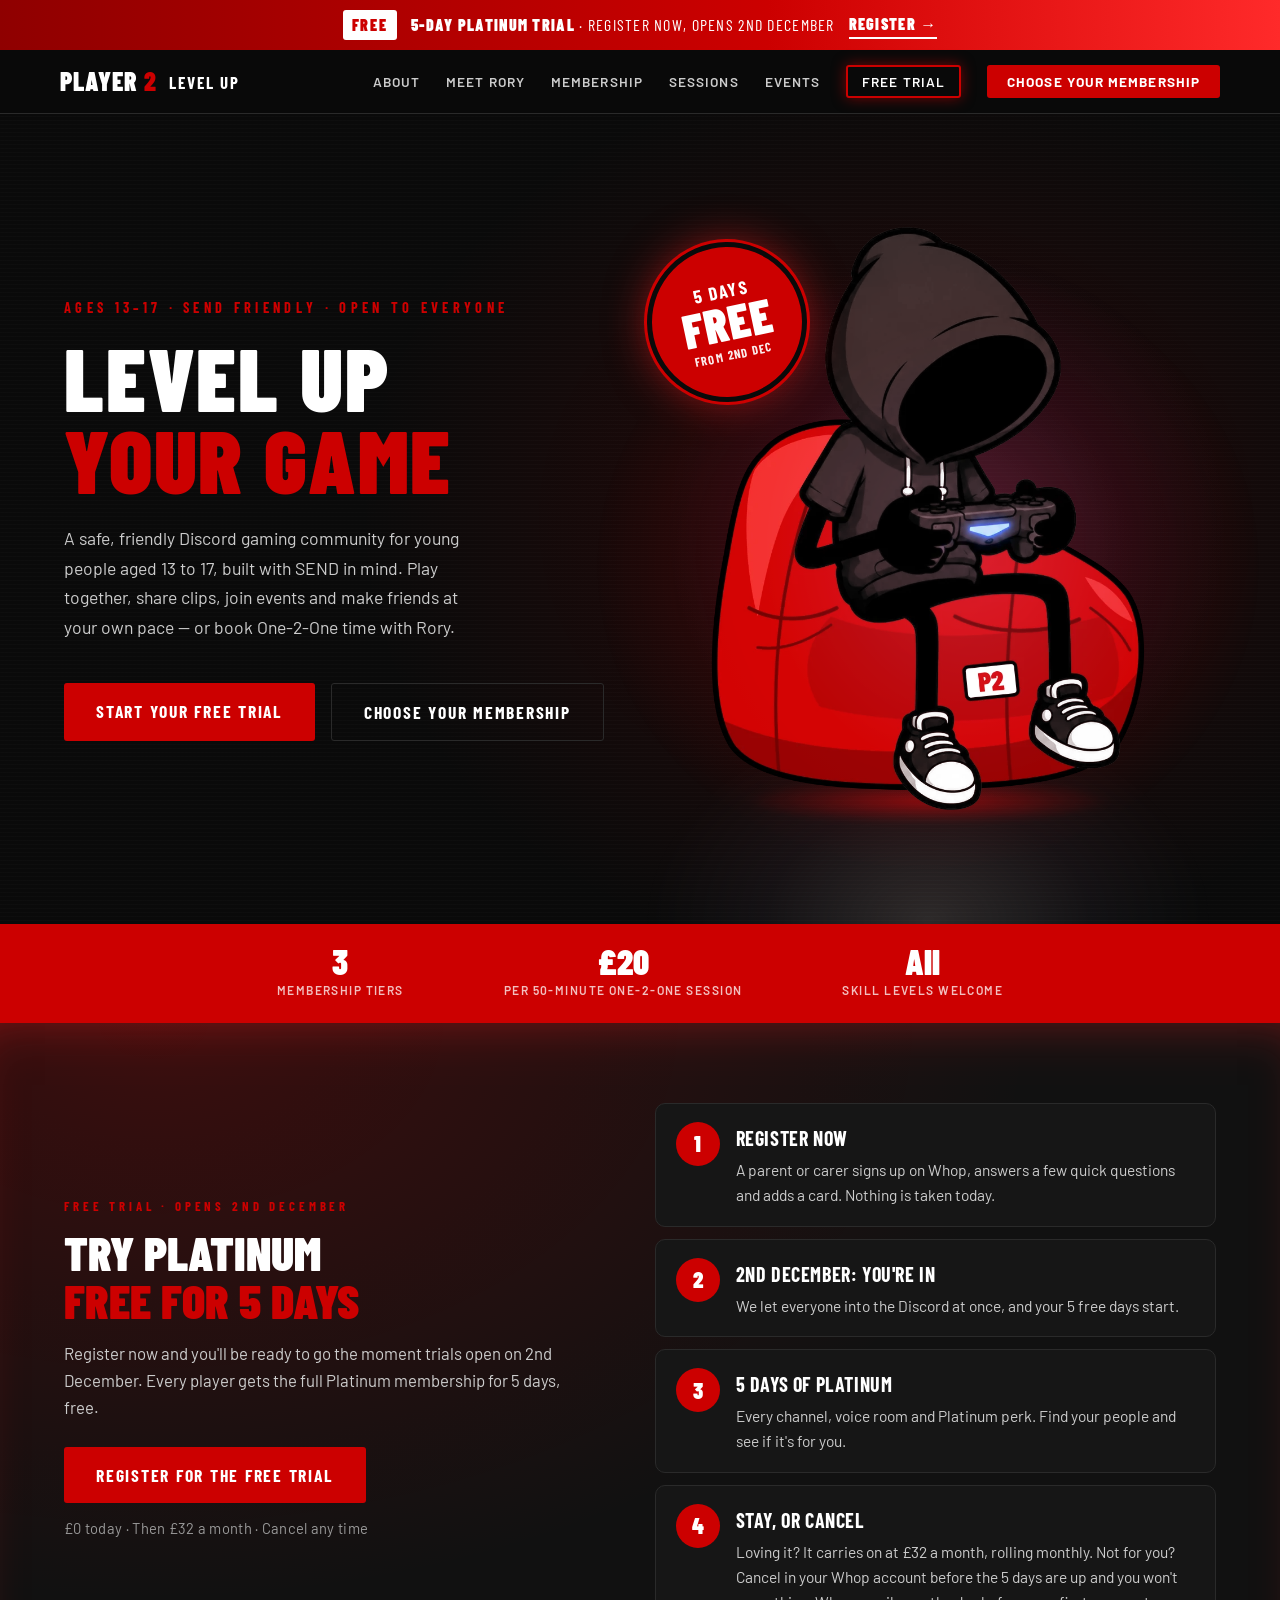
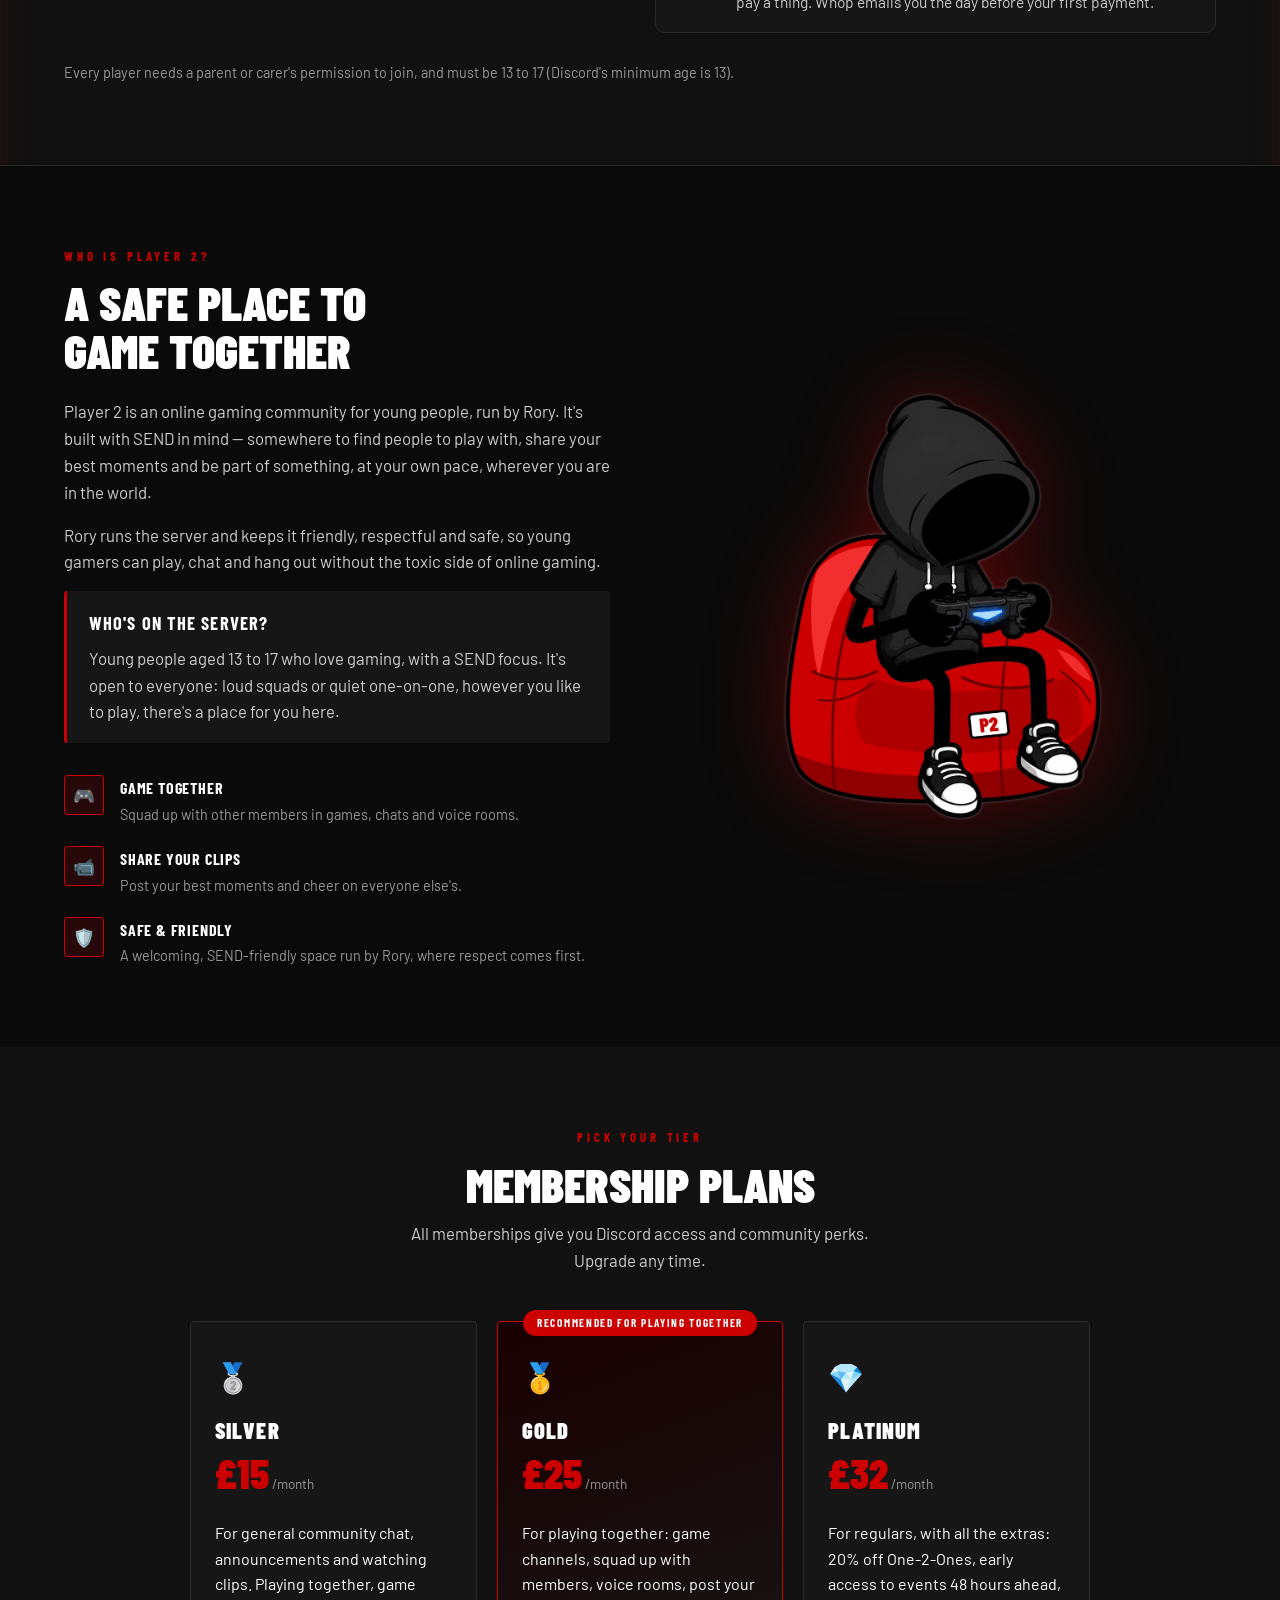
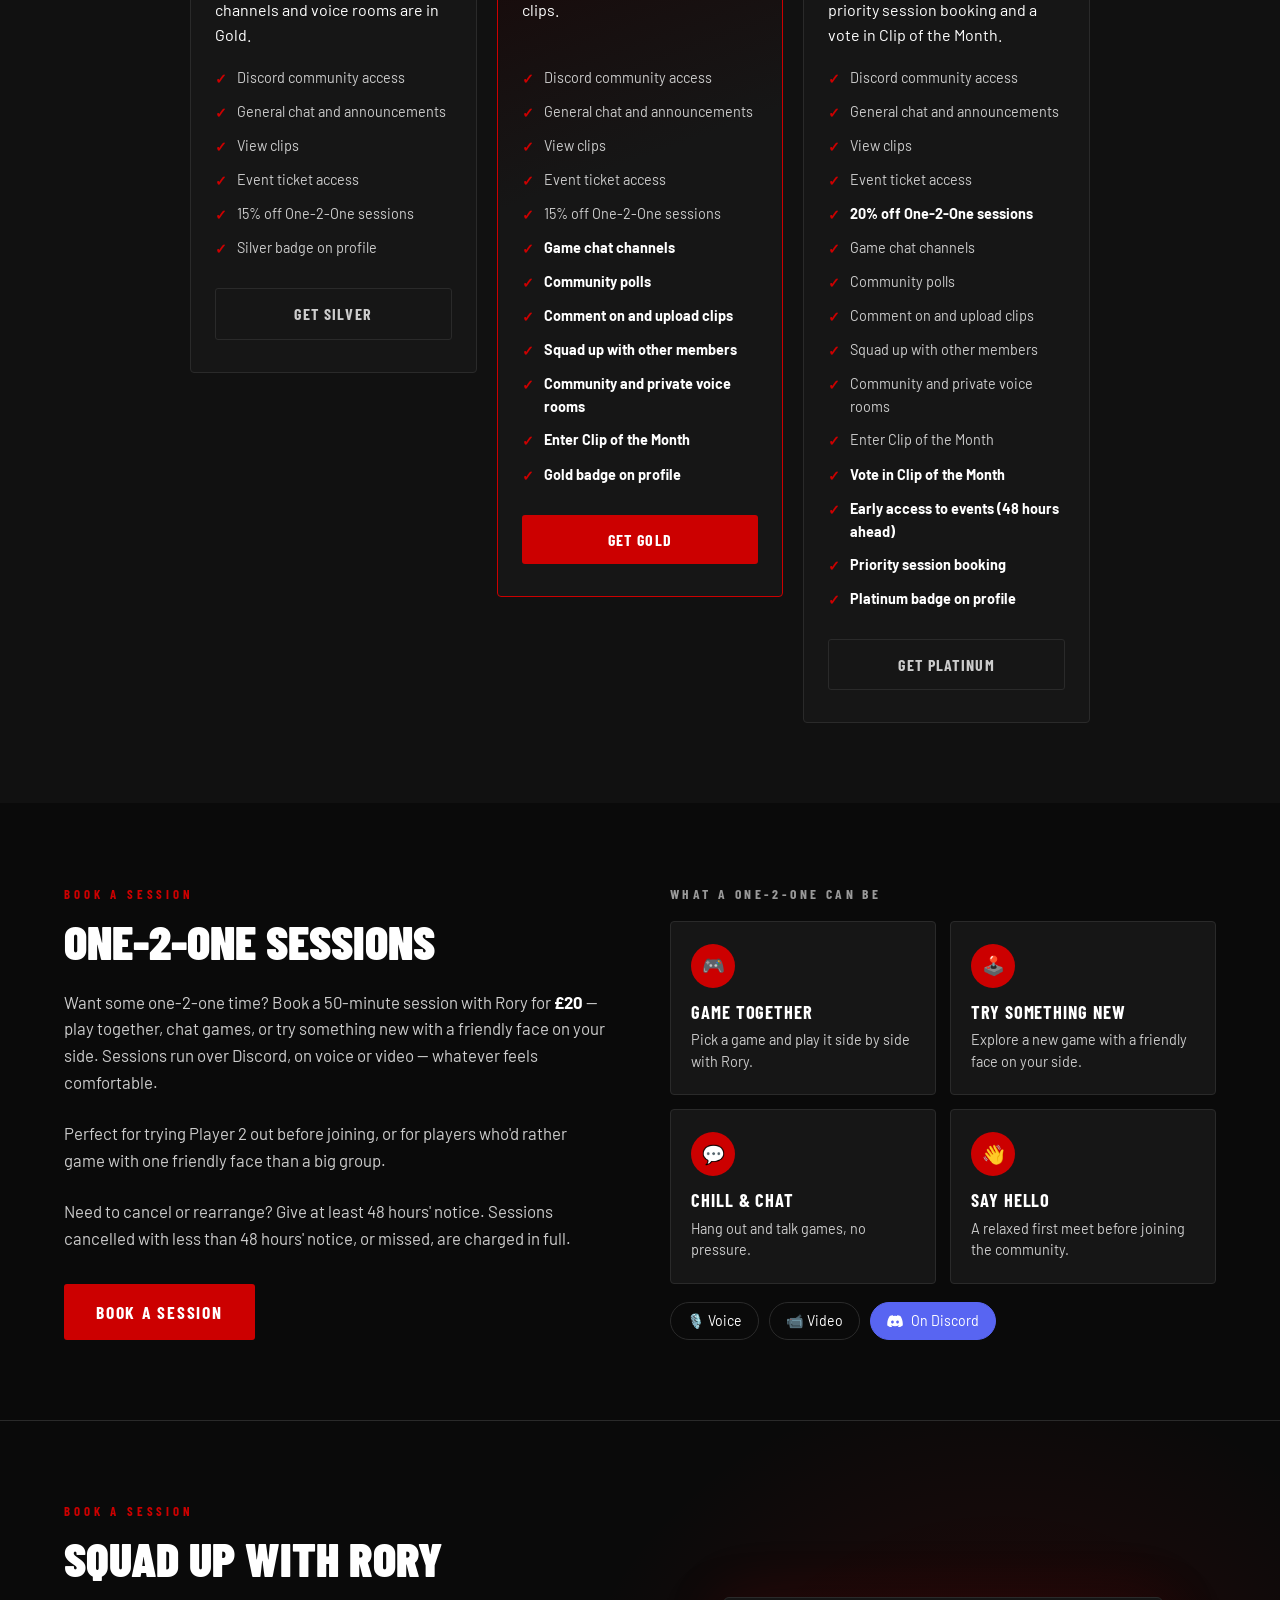
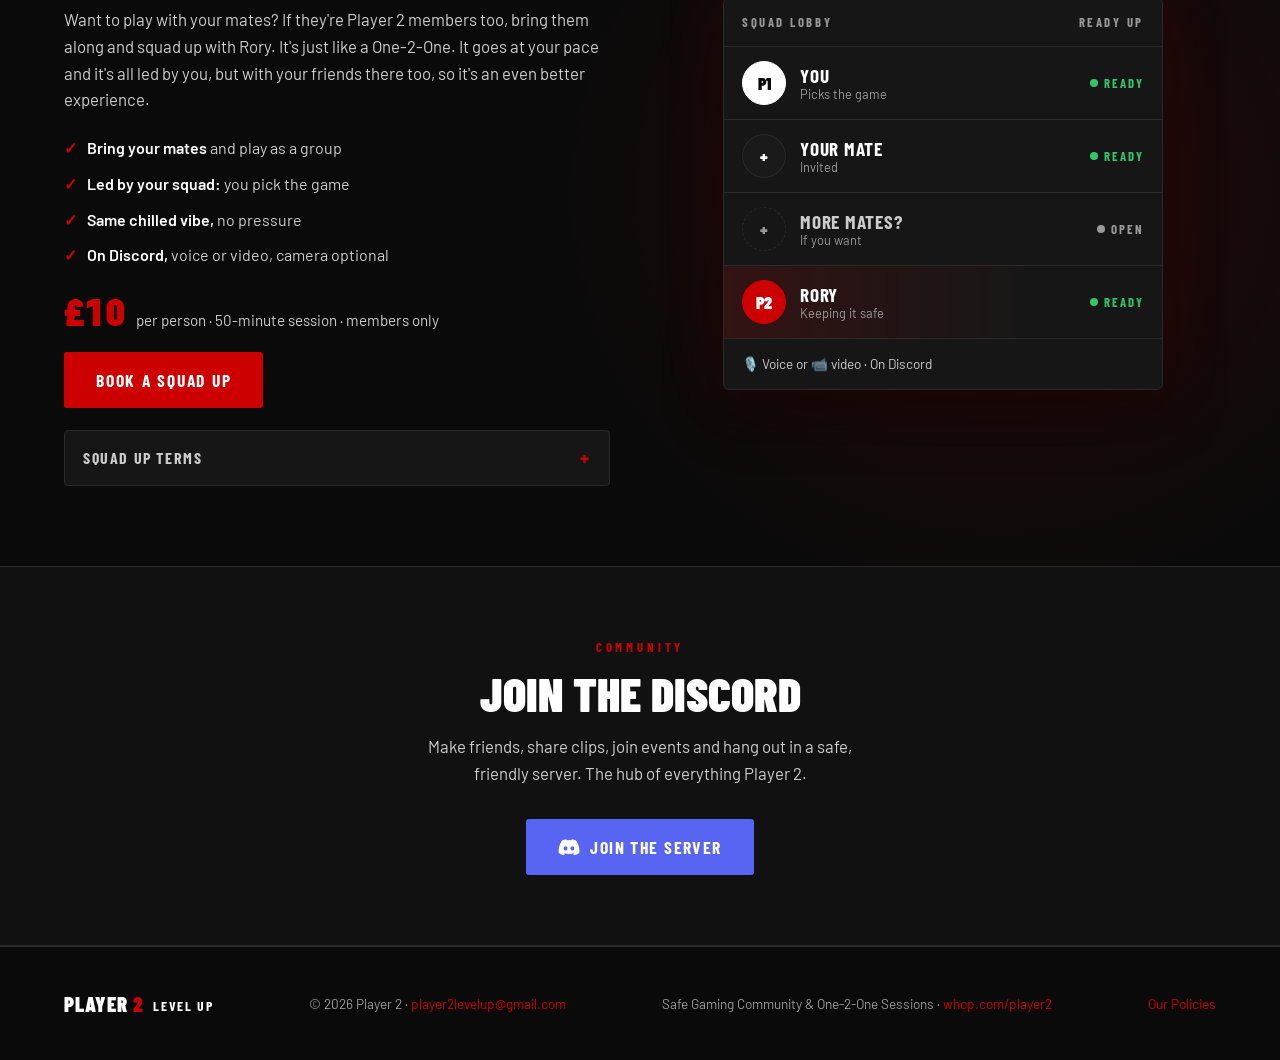
==== commit d3f0caa6: "Add Policies page and footer link" ====
--- a/index.html
+++ b/index.html
@@ -340,6 +340,7 @@
   <div class="footer-logo"><span>PLAYER</span> 2 <em>LEVEL UP</em></div>
   <p>© 2026 Player 2 · <a href="mailto:player2levelup@gmail.com">player2levelup@gmail.com</a></p>
   <p>Safe Gaming Community &amp; One-2-One Sessions · <a href="https://whop.com/player2" target="_blank" rel="noopener noreferrer">whop.com/player2</a></p>
+  <p><a href="policies.html">Our Policies</a></p>
 </footer>
 
 <script src="site.js?v=202610251920"></script>
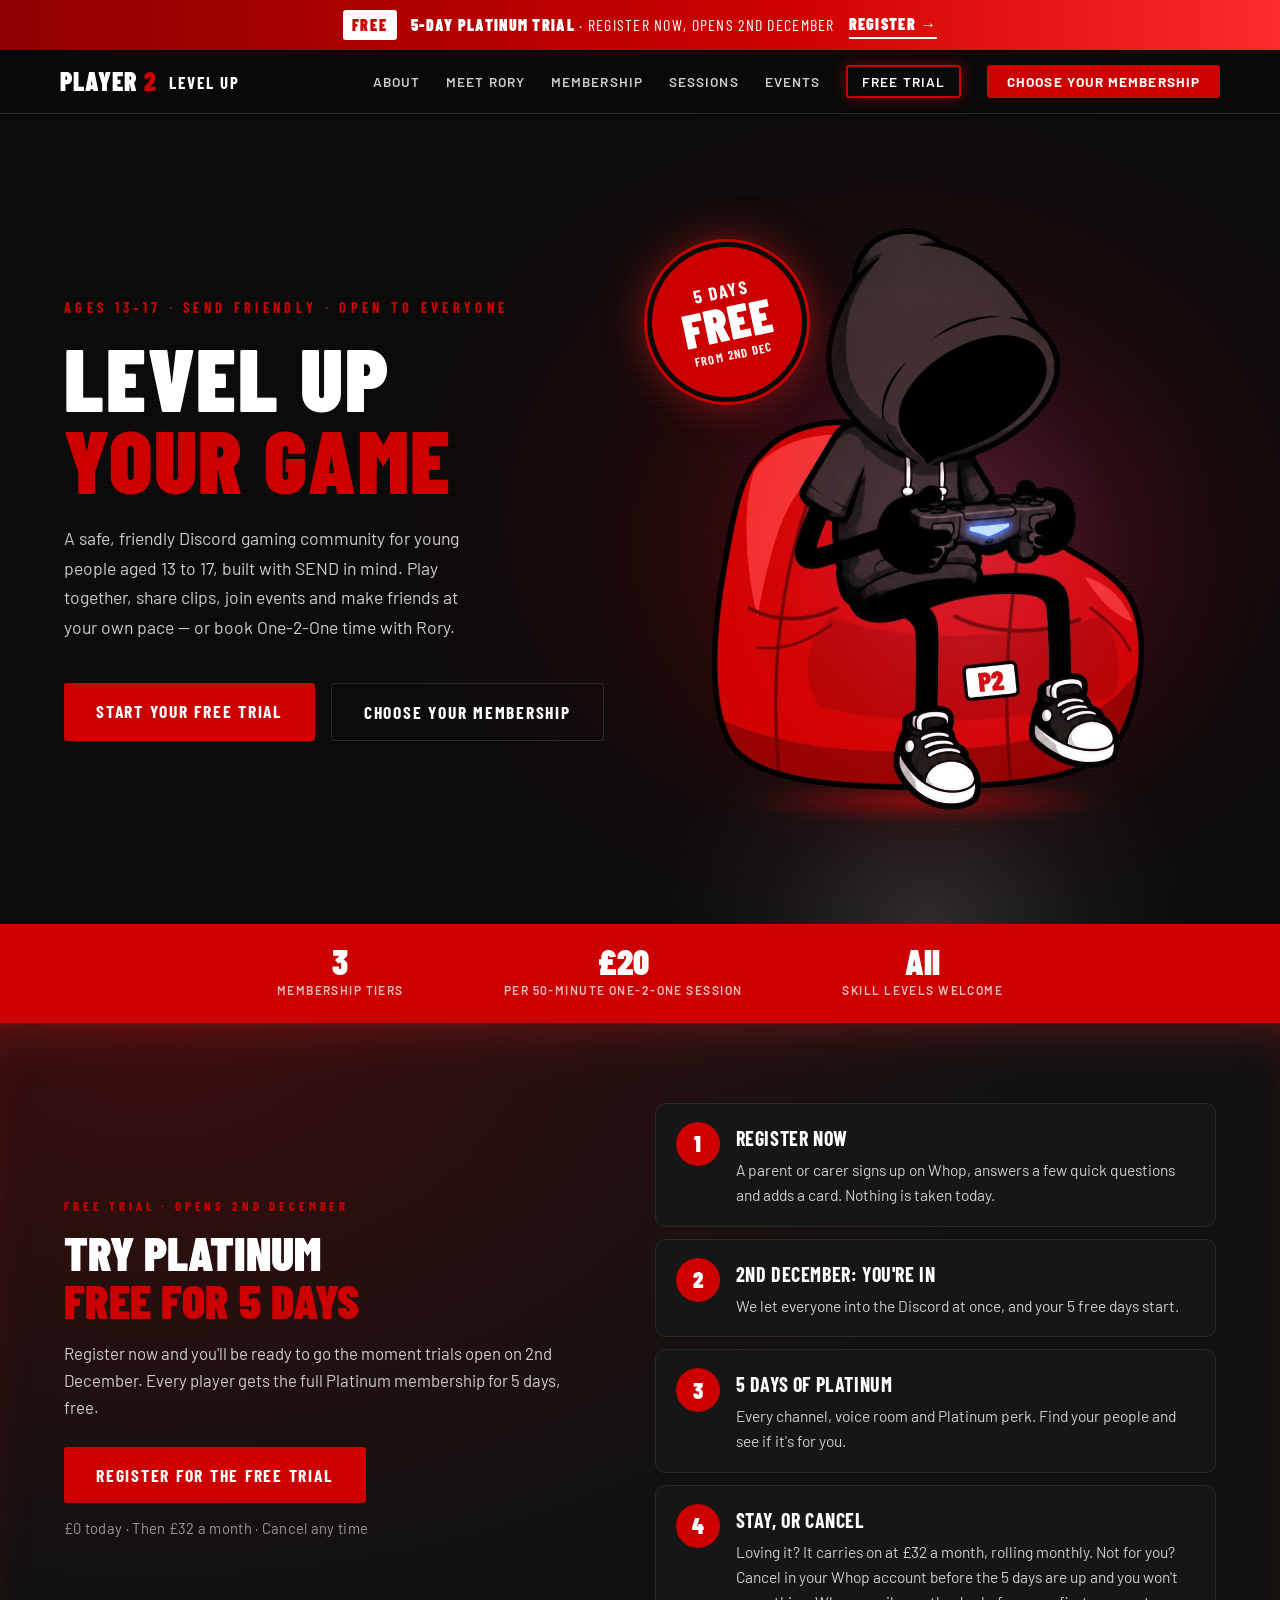
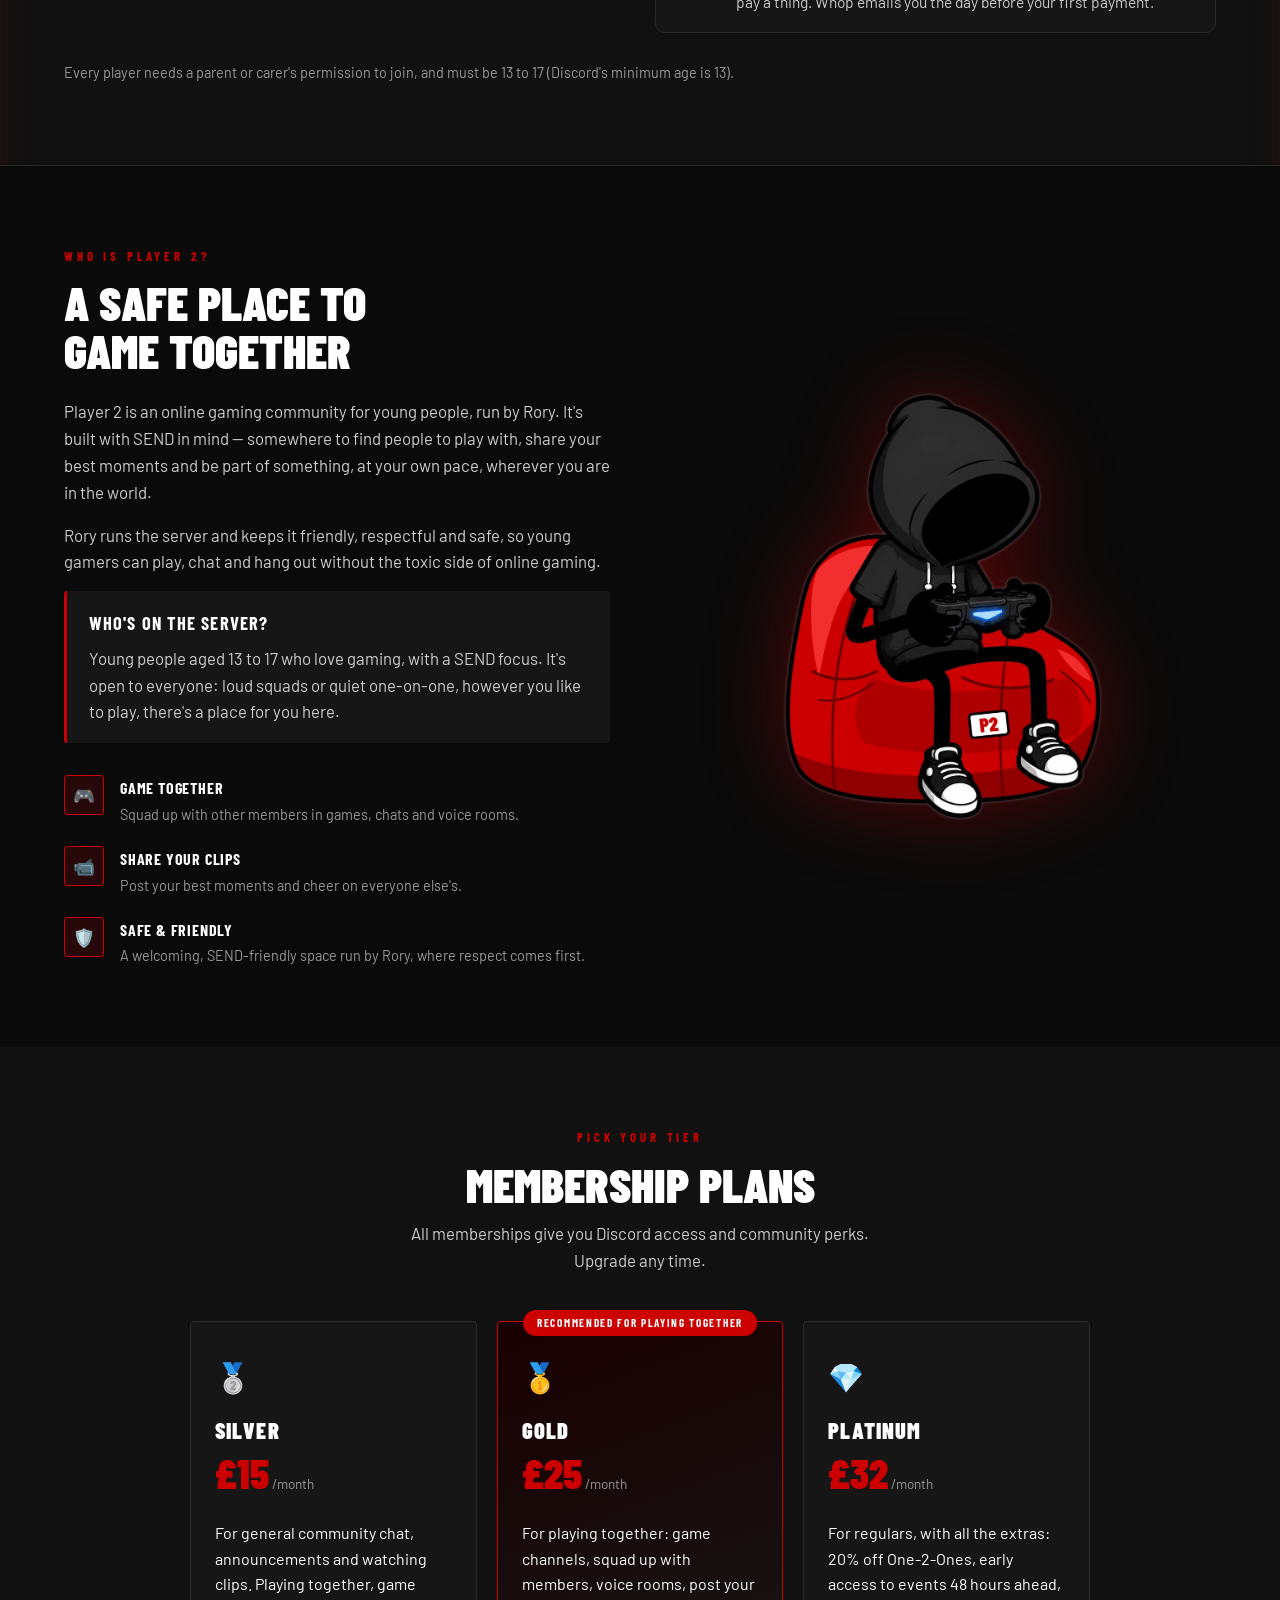
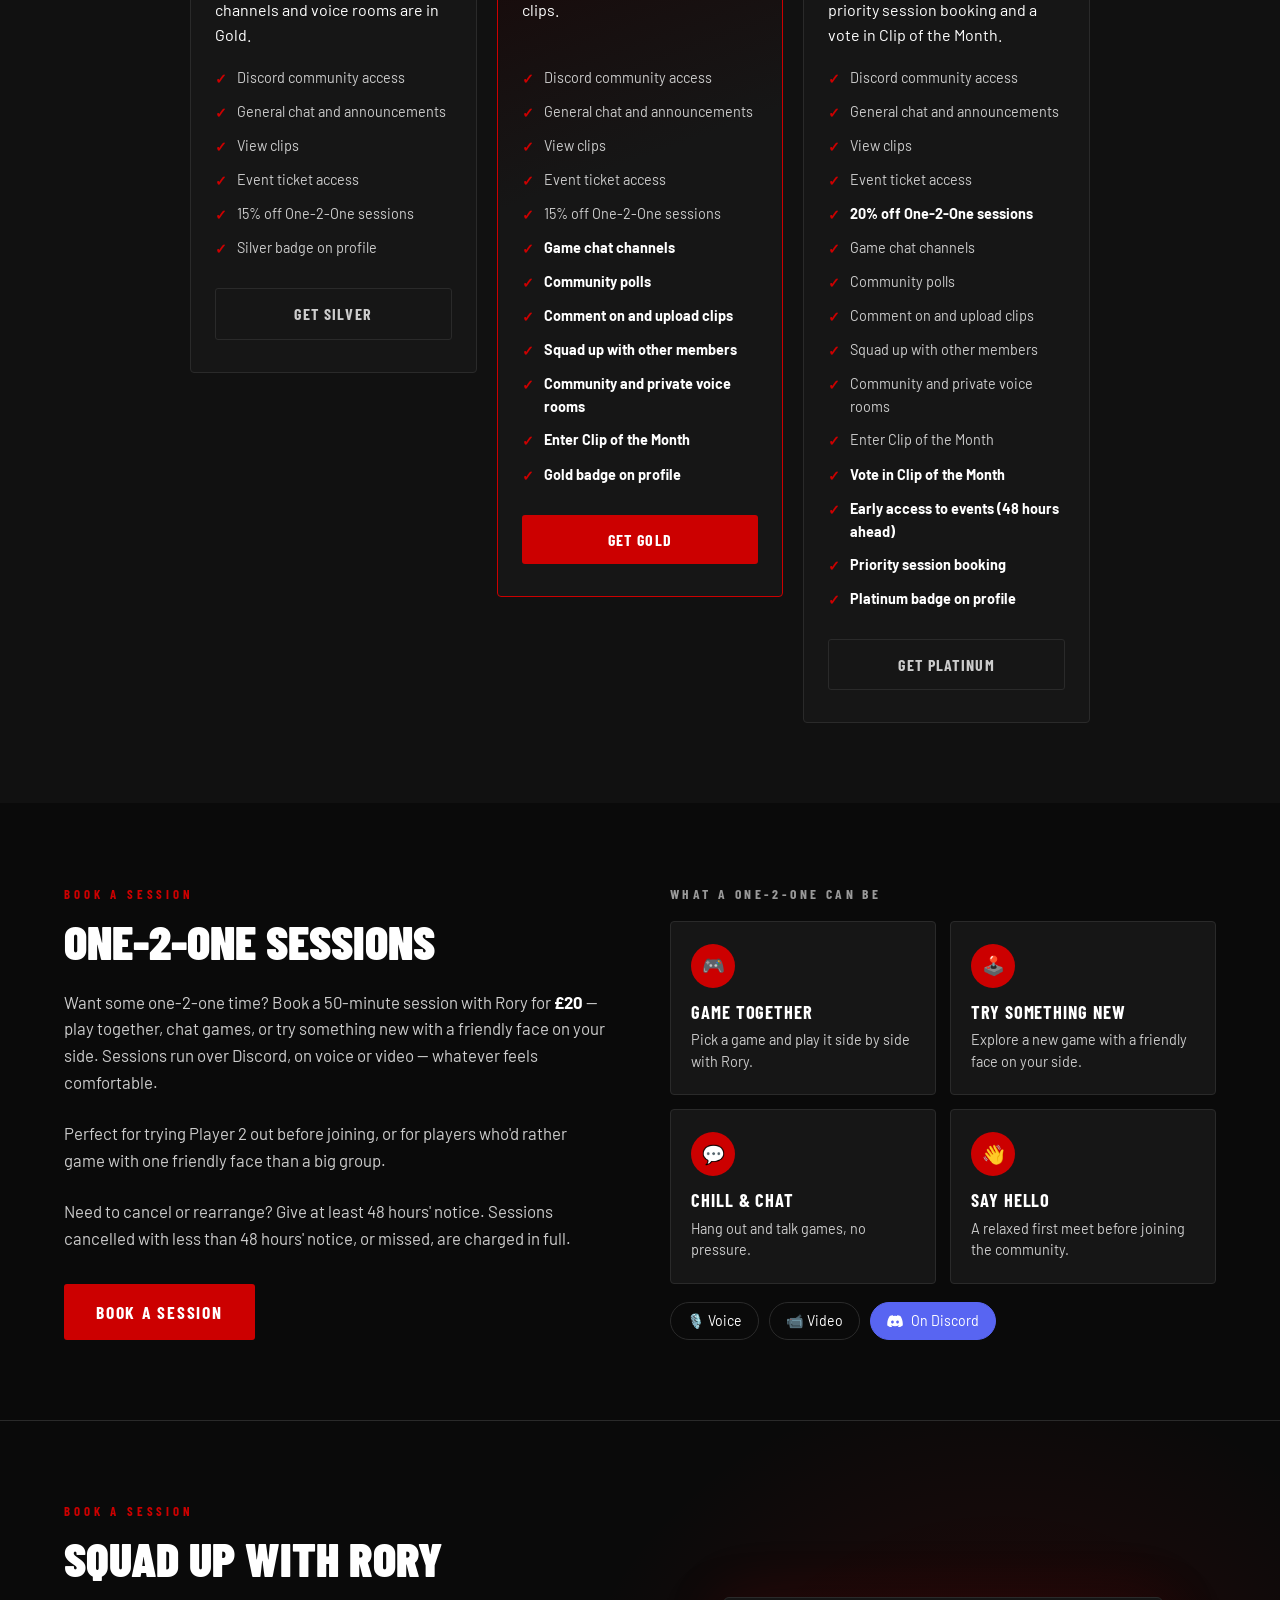
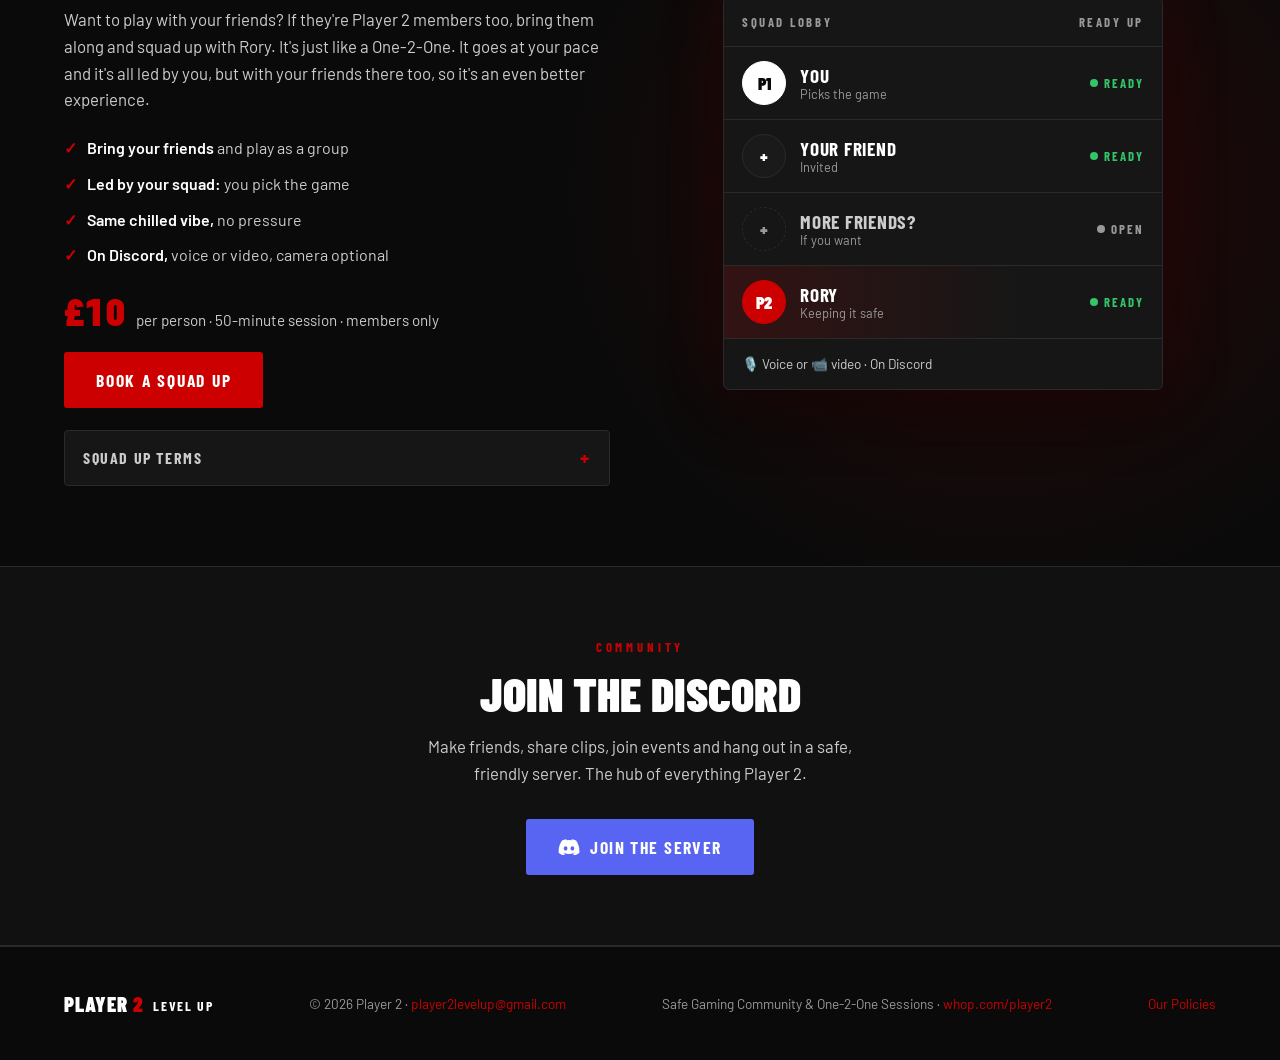
==== commit e2a1b3e9: "Say friends instead of mates" ====
--- a/index.html
+++ b/index.html
@@ -287,9 +287,9 @@
   <div class="squad-text">
     <p class="section-eyebrow">Book a Session</p>
     <h2 class="section-title">Squad Up with Rory</h2>
-    <p>Want to play with your mates? If they're Player 2 members too, bring them along and squad up with Rory. It's just like a One-2-One. It goes at your pace and it's all led by you, but with your friends there too, so it's an even better experience.</p>
+    <p>Want to play with your friends? If they're Player 2 members too, bring them along and squad up with Rory. It's just like a One-2-One. It goes at your pace and it's all led by you, but with your friends there too, so it's an even better experience.</p>
     <ul class="check-list">
-      <li><span><strong>Bring your mates</strong> and play as a group</span></li>
+      <li><span><strong>Bring your friends</strong> and play as a group</span></li>
       <li><span><strong>Led by your squad:</strong> you pick the game</span></li>
       <li><span><strong>Same chilled vibe,</strong> no pressure</span></li>
       <li><span><strong>On Discord,</strong> voice or video, camera optional</span></li>
@@ -310,12 +310,12 @@
       </ol>
     </details>
   </div>
-  <div class="lobby" role="img" aria-label="Example squad lobby: you, your mates and Rory as Player 2">
+  <div class="lobby" role="img" aria-label="Example squad lobby: you, your friends and Rory as Player 2">
     <div class="lobby-head"><span>Squad Lobby</span><span>Ready up</span></div>
     <ul class="lobby-slots">
       <li class="slot you"><span class="slot-tag">P1</span><span class="slot-name">You<small>Picks the game</small></span><span class="slot-ready">Ready</span></li>
-      <li class="slot"><span class="slot-tag">+</span><span class="slot-name">Your mate<small>Invited</small></span><span class="slot-ready">Ready</span></li>
-      <li class="slot empty"><span class="slot-tag">+</span><span class="slot-name">More mates?<small>If you want</small></span><span class="slot-ready muted">Open</span></li>
+      <li class="slot"><span class="slot-tag">+</span><span class="slot-name">Your friend<small>Invited</small></span><span class="slot-ready">Ready</span></li>
+      <li class="slot empty"><span class="slot-tag">+</span><span class="slot-name">More friends?<small>If you want</small></span><span class="slot-ready muted">Open</span></li>
       <li class="slot rory"><span class="slot-tag">P2</span><span class="slot-name">Rory<small>Keeping it safe</small></span><span class="slot-ready">Ready</span></li>
     </ul>
     <div class="lobby-foot">🎙️ Voice or 📹 video · On Discord</div>
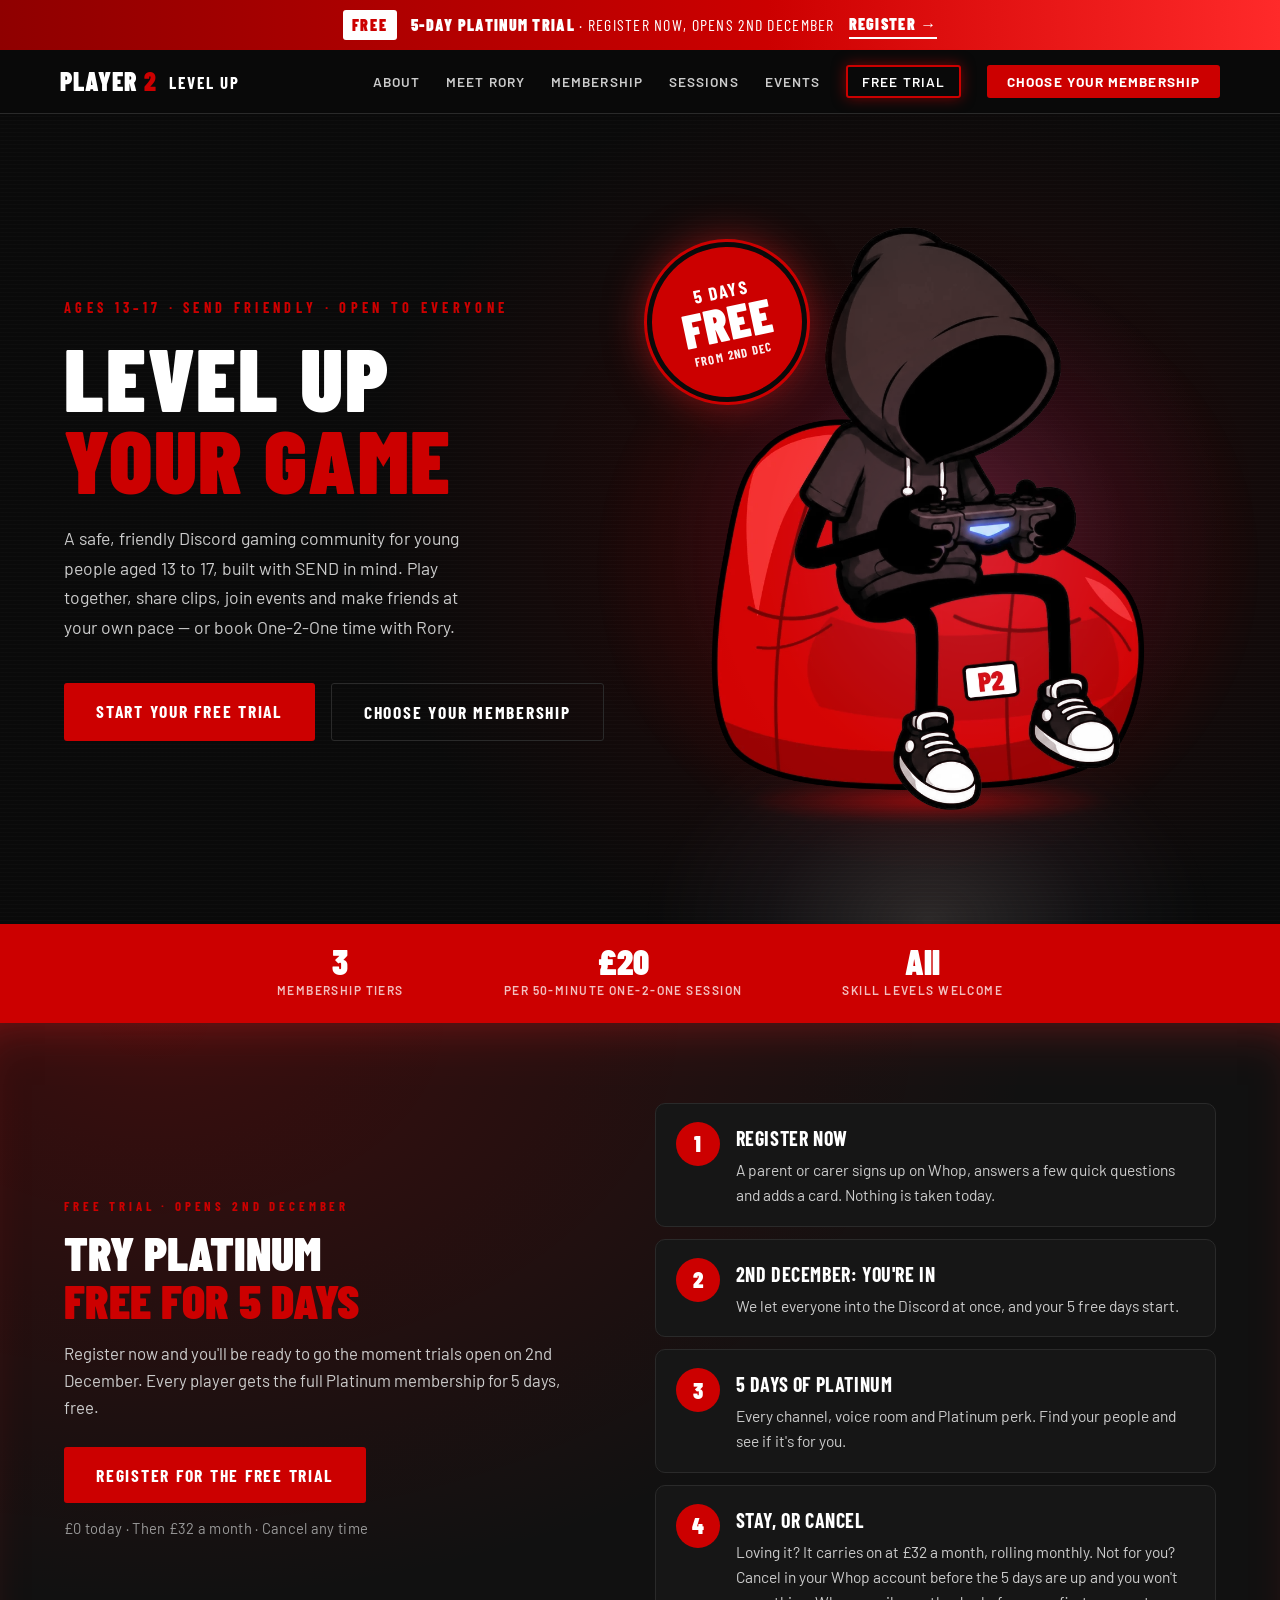
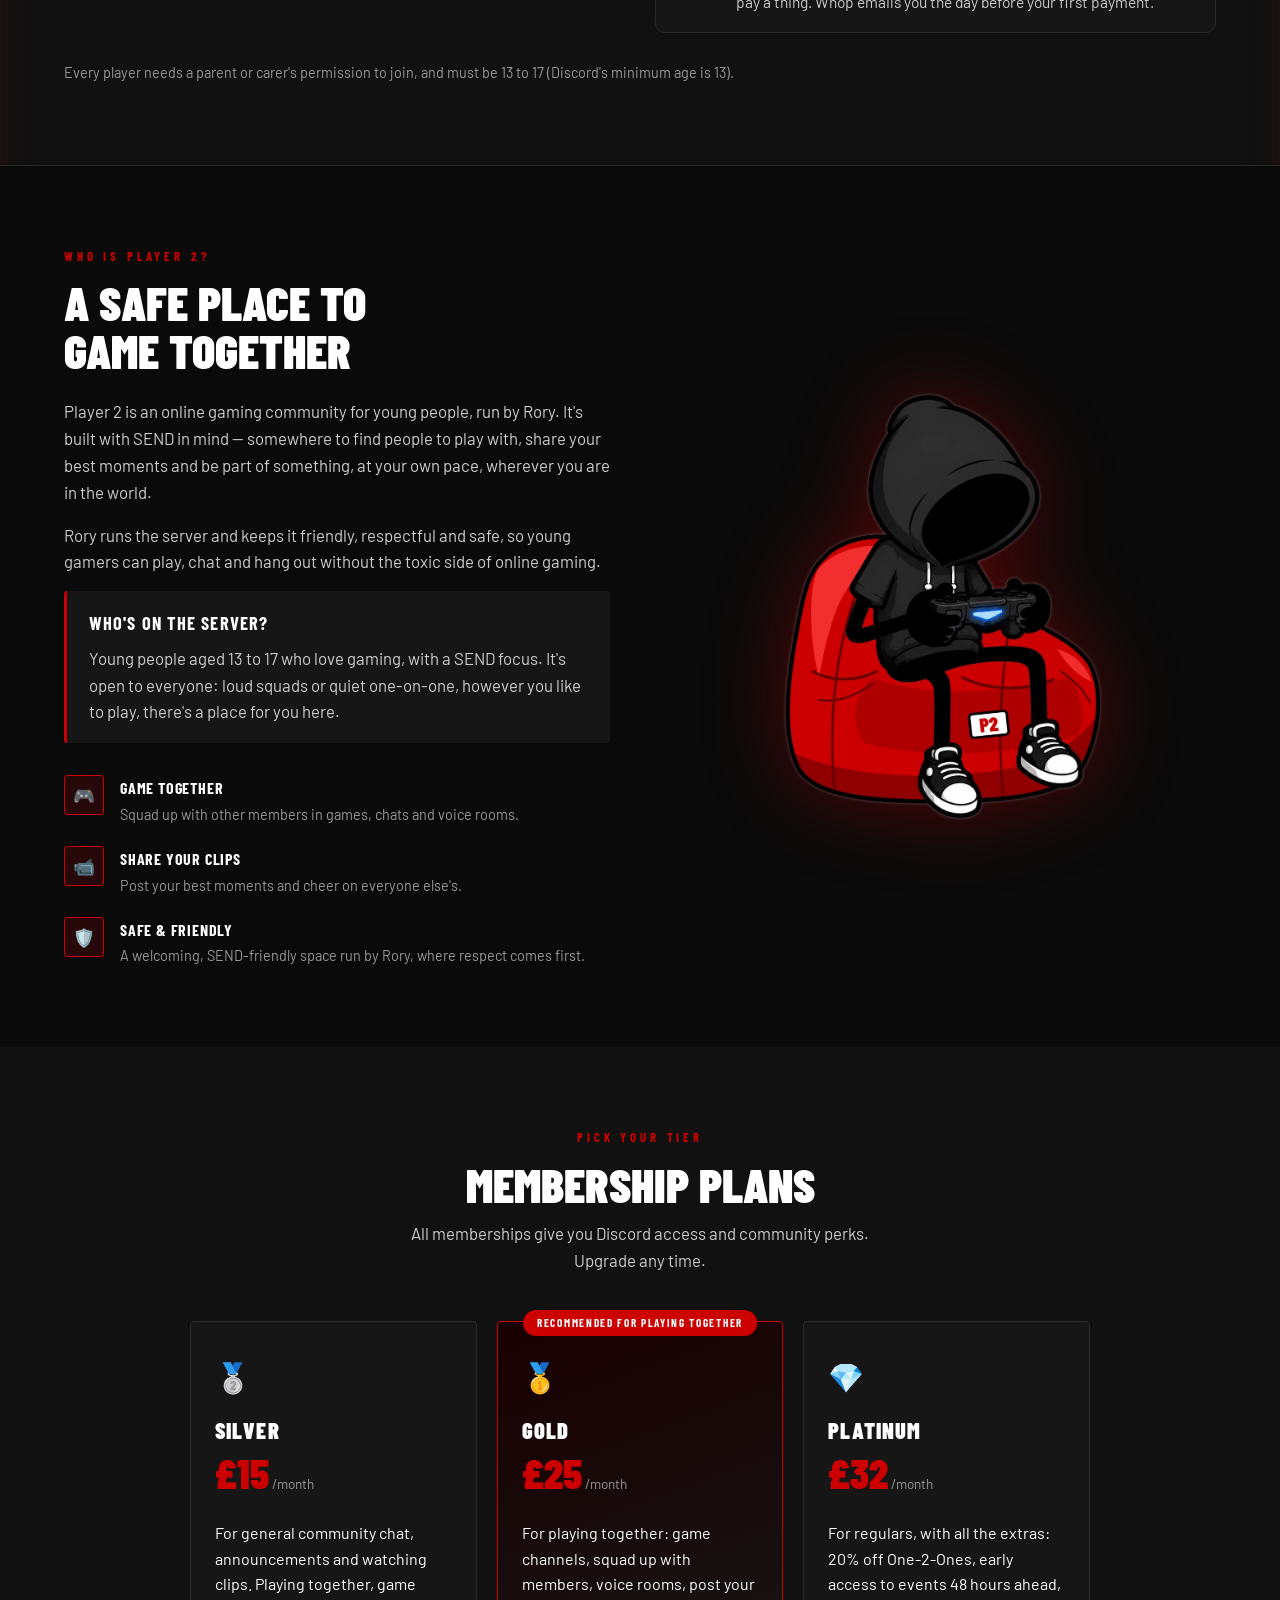
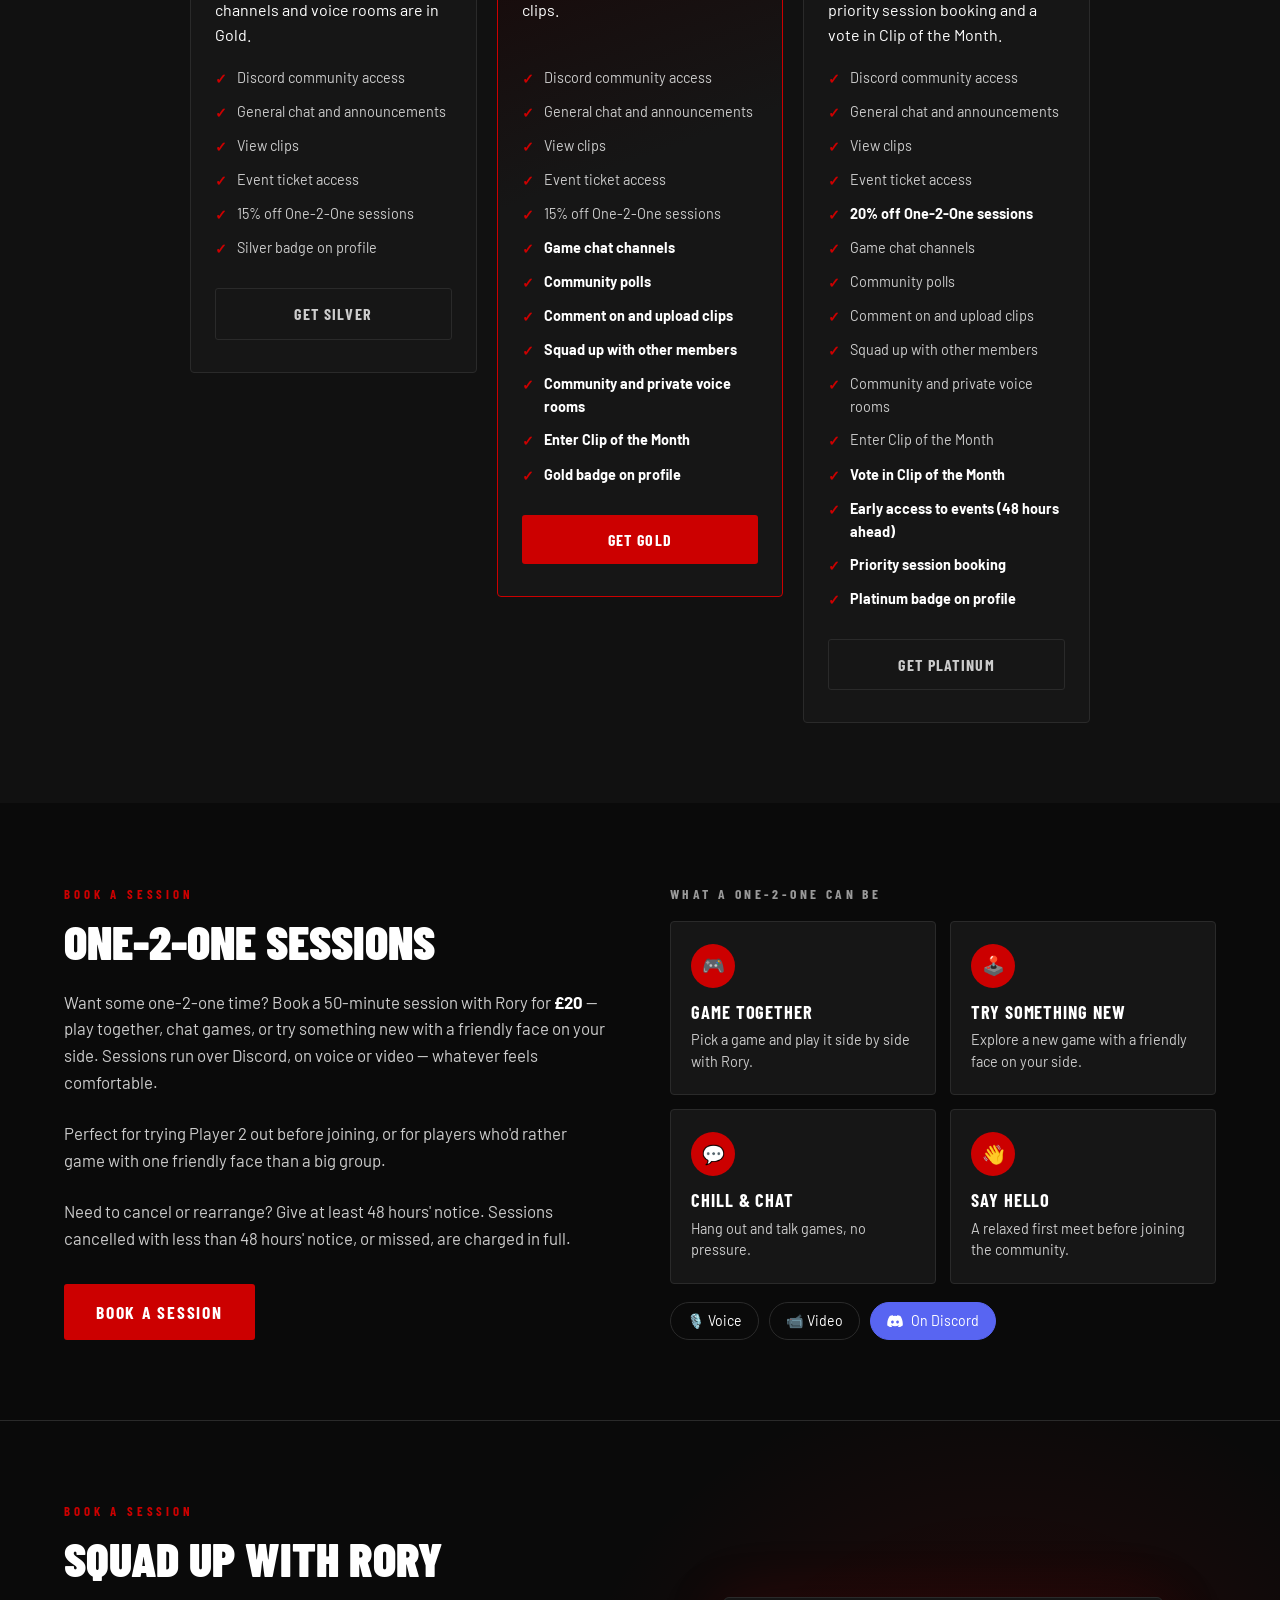
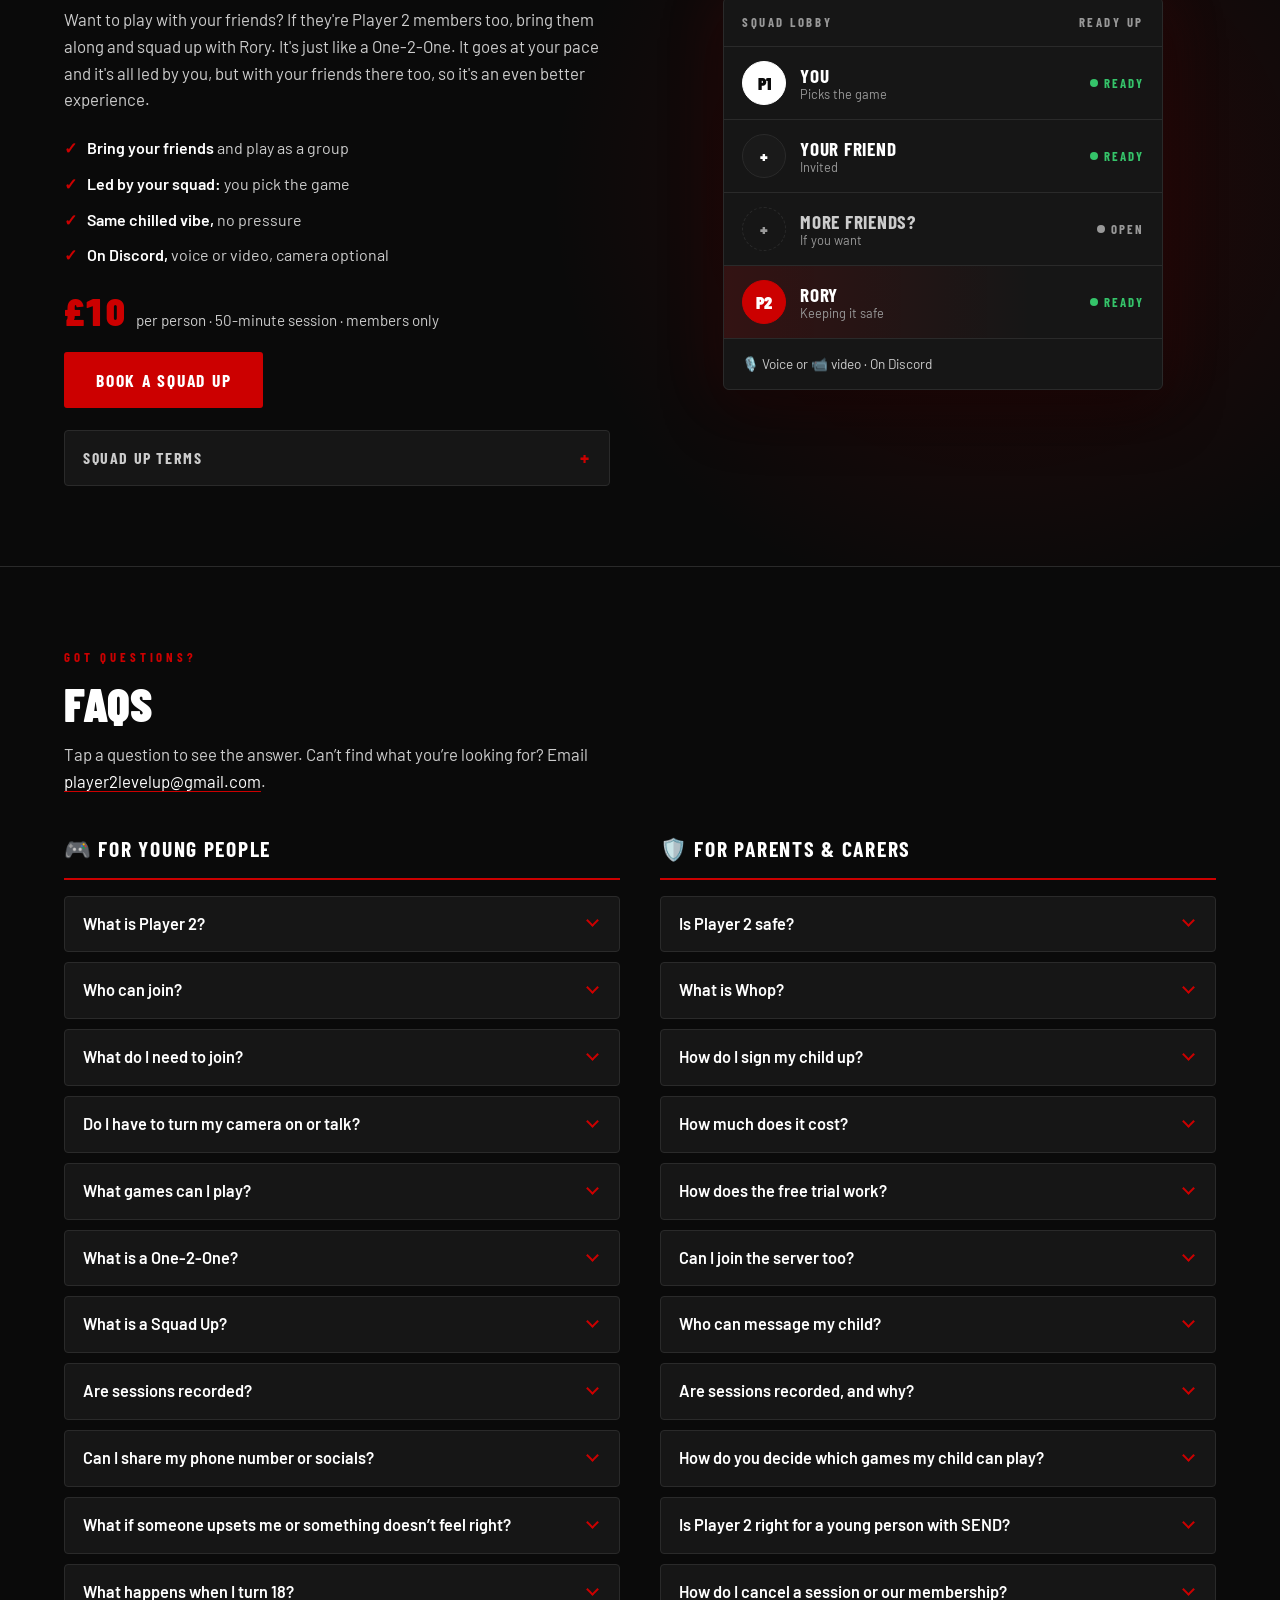
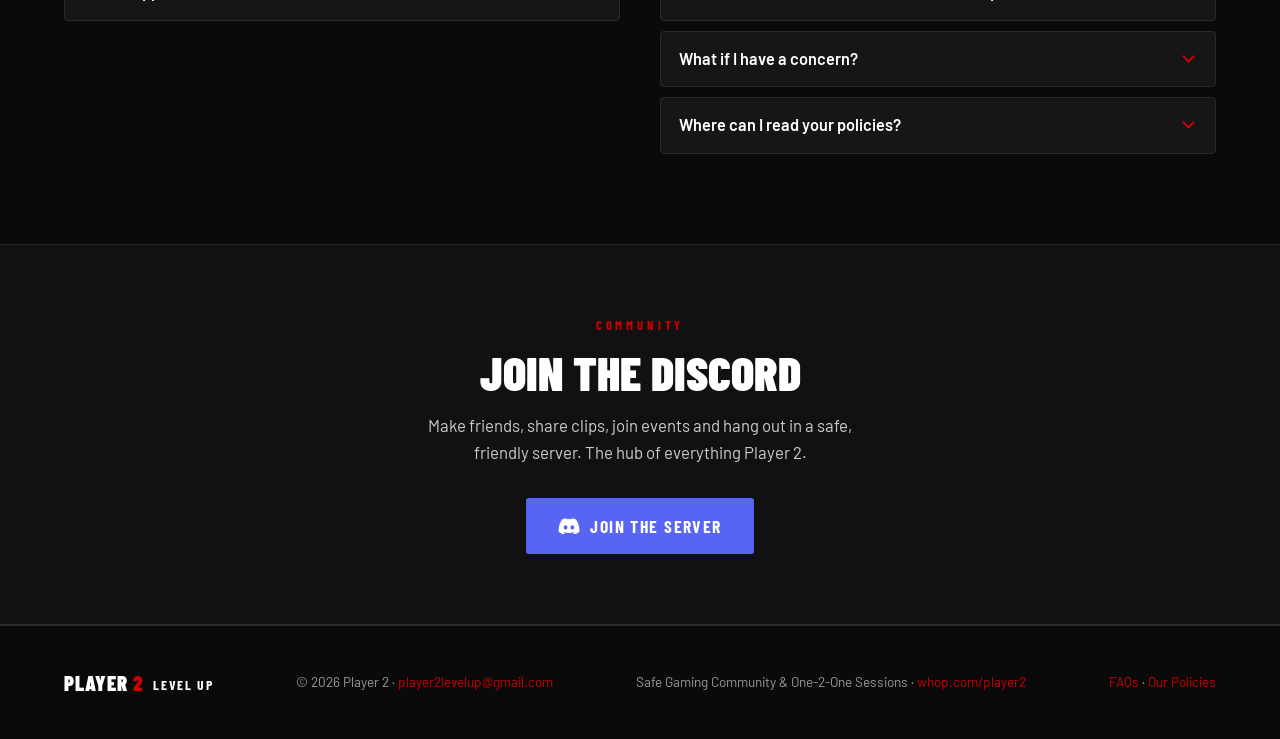
==== commit 5c9d3dd3: "Add FAQs for young people and parents" ====
--- a/index.html
+++ b/index.html
@@ -18,7 +18,7 @@
 <meta property="og:image:height" content="630">
 <meta name="twitter:card" content="summary_large_image">
 <link rel="stylesheet" href="https://fonts.googleapis.com/css2?family=Barlow+Condensed:wght@400;700;900&family=Barlow:wght@400;500;600&display=swap">
-<link rel="stylesheet" href="styles.css?v=202611041430">
+<link rel="stylesheet" href="styles.css?v=202611121200">
 <script type="application/ld+json">
 {"@context":"https://schema.org","@type":"Organization","name":"Player 2 Level Up","alternateName":"Player 2","url":"https://www.player2levelup.com/","logo":"https://www.player2levelup.com/player2_share.jpg","email":"player2levelup@gmail.com","sameAs":["https://whop.com/player2"],"description":"A safe, SEND-friendly Discord gaming community for young people aged 13 to 17, run by Rory."}
 </script>
@@ -322,6 +322,119 @@
   </div>
 </section>
 
+<!-- FAQ -->
+<section class="faq" id="faq">
+  <div class="section-head">
+    <p class="section-eyebrow">Got Questions?</p>
+    <h2 class="section-title">FAQs</h2>
+    <p>Tap a question to see the answer. Can’t find what you’re looking for? Email <a href="mailto:player2levelup@gmail.com">player2levelup@gmail.com</a>.</p>
+  </div>
+  <div class="faq-groups">
+    <div class="faq-group" id="faq-young-people">
+      <h3><span aria-hidden="true">🎮</span> For Young People</h3>
+      <details class="faq-item">
+        <summary>What is Player 2?</summary>
+        <div class="faq-answer"><p>A safe, friendly gaming community on Discord, run by Rory. It’s built with SEND in mind, so you can game, chat, share clips and hang out at your own pace, without the toxic side of online gaming.</p></div>
+      </details>
+      <details class="faq-item">
+        <summary>Who can join?</summary>
+        <div class="faq-answer"><p>Anyone aged 13 to 17 who loves gaming. A parent or carer needs to give permission and sign you up. 13 is Discord’s minimum age, so nobody younger can join.</p></div>
+      </details>
+      <details class="faq-item">
+        <summary>What do I need to join?</summary>
+        <div class="faq-answer"><p>A Discord account, and a parent or carer to sign you up through Whop. Once you’re signed up, you get access to the Player 2 Discord server.</p></div>
+      </details>
+      <details class="faq-item">
+        <summary>Do I have to turn my camera on or talk?</summary>
+        <div class="faq-answer"><p>No. Cameras are always optional and nobody will pressure you to turn yours on. Plenty of people just use voice, or stick to typing in the chat channels. Go at whatever pace feels right for you.</p></div>
+      </details>
+      <details class="faq-item">
+        <summary>What games can I play?</summary>
+        <div class="faq-answer"><p>Rory sets up channels for the games the community plays, and Gold and Platinum members can vote in polls. Your game channels are unlocked to match the age rating (PEGI) your parent or carer is happy with.</p></div>
+      </details>
+      <details class="faq-item">
+        <summary>What is a One-2-One?</summary>
+        <div class="faq-answer"><p>50 minutes of gaming with Rory, just you and him. Pick a game, try something new or just chat games. It happens in a private voice room on Discord and it’s led by you. A parent or carer books it.</p></div>
+      </details>
+      <details class="faq-item">
+        <summary>What is a Squad Up?</summary>
+        <div class="faq-answer"><p>Bring your friends and game with Rory for 50 minutes. It’s for 2 to 5 players plus Rory, and everyone in the squad needs to be a Player 2 member.</p></div>
+      </details>
+      <details class="faq-item">
+        <summary>Are sessions recorded?</summary>
+        <div class="faq-answer"><p>One-2-One and Squad Up sessions with Rory are recorded (audio only) to keep everyone safe, and Rory tells you at the start. Recordings are deleted after 30 days. Public voice channels aren’t recorded.</p></div>
+      </details>
+      <details class="faq-item">
+        <summary>Can I share my phone number or socials?</summary>
+        <div class="faq-answer"><p>No. Keep things like your surname, school, address, phone number and other social media private. The server automatically blocks phone numbers and contact details, and if anyone asks you for them, tell a moderator.</p></div>
+      </details>
+      <details class="faq-item">
+        <summary>What if someone upsets me or something doesn’t feel right?</summary>
+        <div class="faq-answer"><p>Tell a moderator, use Discord’s report button, or tell your parent or carer. You won’t be in trouble for speaking up. The server isn’t watched 24 hours a day, so if nobody’s online and you need to talk, Childline is free on <strong>0800 1111</strong>. If you’re in danger, call <strong>999</strong>.</p></div>
+      </details>
+      <details class="faq-item">
+        <summary>What happens when I turn 18?</summary>
+        <div class="faq-answer"><p>Player 2 is for 13 to 17 year olds, so your membership ends when you turn 18.</p></div>
+      </details>
+    </div>
+    <div class="faq-group" id="faq-parents">
+      <h3><span aria-hidden="true">🛡️</span> For Parents &amp; Carers</h3>
+      <details class="faq-item">
+        <summary>Is Player 2 safe?</summary>
+        <div class="faq-answer"><p>No online space can promise to be completely safe, so Player 2 is built to be as safe as we can make it. It’s a members-only, moderated Discord server run by Rory, who is DBS checked and safeguarding trained. Automatic filters block harmful language and contact details, an activity log helps us check what happened if a concern is raised, and only approved bots are allowed. The full details are in our <a href="policies.html">policies</a>.</p></div>
+      </details>
+      <details class="faq-item">
+        <summary>What is Whop?</summary>
+        <div class="faq-answer"><p>Whop is the secure online platform we use for memberships, session bookings and payments. A parent or carer signs up and pays on Whop, and it’s where you manage or cancel a membership. Whop handles card payments, so we never see or store your full card details. It also links to Discord, so your child gets the right access in the Player 2 server.</p></div>
+      </details>
+      <details class="faq-item">
+        <summary>How do I sign my child up?</summary>
+        <div class="faq-answer"><p>A parent or carer signs up and pays on Whop at <a href="https://whop.com/player2" target="_blank" rel="noopener noreferrer">whop.com/player2</a>. Choose a membership, answer a few quick questions, and your child gets access to the Player 2 Discord server.</p></div>
+      </details>
+      <details class="faq-item">
+        <summary>How much does it cost?</summary>
+        <div class="faq-answer"><p>Silver is £15, Gold £25 and Platinum £32 a month. Memberships roll monthly and you can cancel any time. One-2-One sessions are £20 for 50 minutes (members get 15% off, or 20% off with Platinum) and Squad Ups are £10 per person.</p></div>
+      </details>
+      <details class="faq-item">
+        <summary>How does the free trial work?</summary>
+        <div class="faq-answer"><p>Register on Whop now and nothing is taken today. On 2nd December everyone is let into the Discord and the 5 free days of Platinum start. Cancel in your Whop account before the 5 days are up and you won’t pay anything. Whop emails you the day before your first payment. Otherwise it carries on at £32 a month.</p></div>
+      </details>
+      <details class="faq-item">
+        <summary>Can I join the server too?</summary>
+        <div class="faq-answer"><p>No. The server is just for young people aged 13 to 17, so parents and carers don’t join. You can contact Rory at any time at <a href="mailto:player2levelup@gmail.com">player2levelup@gmail.com</a>, and Discord’s Family Center lets you see a summary of your child’s activity.</p></div>
+      </details>
+      <details class="faq-item">
+        <summary>Who can message my child?</summary>
+        <div class="faq-answer"><p>Rory and moderators don’t send private messages to young people unless you’ve agreed it in advance. We recommend setting your child’s Discord privacy settings so only friends can message them. The server also blocks attempts to share phone numbers or move chats off Player 2.</p></div>
+      </details>
+      <details class="faq-item">
+        <summary>Are sessions recorded, and why?</summary>
+        <div class="faq-answer"><p>One-2-One and Squad Up sessions are recorded (audio only) to protect your child and Rory, and you agree to this when you book. Recordings are stored securely, kept for 30 days and then deleted, unless they’re needed because a concern has been raised. Public voice channels aren’t recorded.</p></div>
+      </details>
+      <details class="faq-item">
+        <summary>How do you decide which games my child can play?</summary>
+        <div class="faq-answer"><p>Game channels are unlocked to match the highest PEGI age rating you’re happy with. You can read how this works in our <a href="policies/Player2_Age_Appropriate_Games_Policy.pdf" target="_blank" rel="noopener">Age-Appropriate Games Policy</a>.</p></div>
+      </details>
+      <details class="faq-item">
+        <summary>Is Player 2 right for a young person with SEND?</summary>
+        <div class="faq-answer"><p>Player 2 is built with SEND in mind. Sessions are led by your child and go at their pace, cameras are optional, and Rory has been through SEND education himself, so he knows the system from the inside. A One-2-One is a gentle first step before joining the community.</p></div>
+      </details>
+      <details class="faq-item">
+        <summary>How do I cancel a session or our membership?</summary>
+        <div class="faq-answer"><p>For a session, email <a href="mailto:player2levelup@gmail.com">player2levelup@gmail.com</a> at least 48 hours before to move it or get a refund. Sessions cancelled with less than 48 hours’ notice, or missed, are charged in full. You can cancel a membership any time in your Whop account, and it stays active until the end of the month you’ve paid for.</p></div>
+      </details>
+      <details class="faq-item">
+        <summary>What if I have a concern?</summary>
+        <div class="faq-answer"><p>Email Rory at <a href="mailto:player2levelup@gmail.com">player2levelup@gmail.com</a>. Any safeguarding concern is dealt with under our Safeguarding Policy and passed to the right services when needed. If a child is in immediate danger, call <strong>999</strong>.</p></div>
+      </details>
+      <details class="faq-item">
+        <summary>Where can I read your policies?</summary>
+        <div class="faq-answer"><p>All our policies are on the <a href="policies.html">Our Policies</a> page, including safeguarding, online safety, data protection and cancellations.</p></div>
+      </details>
+    </div>
+  </div>
+</section>
+
 <!-- DISCORD CTA -->
 <section class="discord-cta" id="discord">
   <p class="section-eyebrow">Community</p>
@@ -340,7 +453,7 @@
   <div class="footer-logo"><span>PLAYER</span> 2 <em>LEVEL UP</em></div>
   <p>© 2026 Player 2 · <a href="mailto:player2levelup@gmail.com">player2levelup@gmail.com</a></p>
   <p>Safe Gaming Community &amp; One-2-One Sessions · <a href="https://whop.com/player2" target="_blank" rel="noopener noreferrer">whop.com/player2</a></p>
-  <p><a href="policies.html">Our Policies</a></p>
+  <p><a href="#faq">FAQs</a> · <a href="policies.html">Our Policies</a></p>
 </footer>
 
 <script src="site.js?v=202610251920"></script>
--- a/styles.css
+++ b/styles.css
@@ -1451,3 +1451,22 @@
   .ts-top { font-size: .9rem; } .ts-big { font-size: 2.15rem; } .ts-small { font-size: .62rem; }
 }
 @media (prefers-reduced-motion: reduce) { .trial-bar, .btn-trial { animation: none; } }
+
+/* ─── FAQ ───────────────────────────────────────────────────────── */
+.faq { padding: 80px clamp(16px, 5vw, 80px); border-top: 1px solid var(--border); }
+.faq .section-head p:last-child { color: var(--grey-lt); }
+.faq .section-head a { color: var(--white); text-decoration: underline; text-decoration-color: var(--red); text-underline-offset: 3px; overflow-wrap: anywhere; }
+.faq-groups { display: grid; grid-template-columns: repeat(2, minmax(0, 1fr)); gap: 40px; align-items: start; }
+.faq-group h3 { font-family: var(--font-display); font-weight: 700; font-size: 1.35rem; letter-spacing: 0.08em; text-transform: uppercase; margin-bottom: 16px; padding-bottom: 12px; border-bottom: 2px solid var(--red); }
+.faq-item { border: 1px solid var(--border); border-radius: 4px; background: var(--surface); margin-bottom: 10px; }
+.faq-item summary { cursor: pointer; list-style: none; display: flex; align-items: center; justify-content: space-between; gap: 16px; padding: 16px 18px; font-weight: 600; font-size: 1.02rem; line-height: 1.4; color: var(--white); }
+.faq-item summary::-webkit-details-marker { display: none; }
+.faq-item summary::after { content: ''; flex: 0 0 auto; width: 9px; height: 9px; margin-right: 4px; border-right: 2px solid var(--red); border-bottom: 2px solid var(--red); transform: translateY(-3px) rotate(45deg); transition: transform 0.2s ease; }
+.faq-item[open] summary::after { transform: translateY(2px) rotate(-135deg); }
+.faq-item summary:hover, .faq-item[open] summary { color: var(--white); background: var(--bg3); }
+.faq-item summary:focus-visible { outline: 2px solid var(--red); outline-offset: 2px; }
+.faq-answer { padding: 2px 18px 18px; color: var(--grey-lt); line-height: 1.7; }
+.faq-answer a { color: var(--white); text-decoration: underline; text-decoration-color: var(--red); text-underline-offset: 3px; overflow-wrap: anywhere; }
+.faq-answer strong { color: var(--white); }
+@media (max-width: 860px) { .faq-groups { grid-template-columns: 1fr; gap: 32px; } }
+@media (prefers-reduced-motion: reduce) { .faq-item summary::after { transition: none; } }
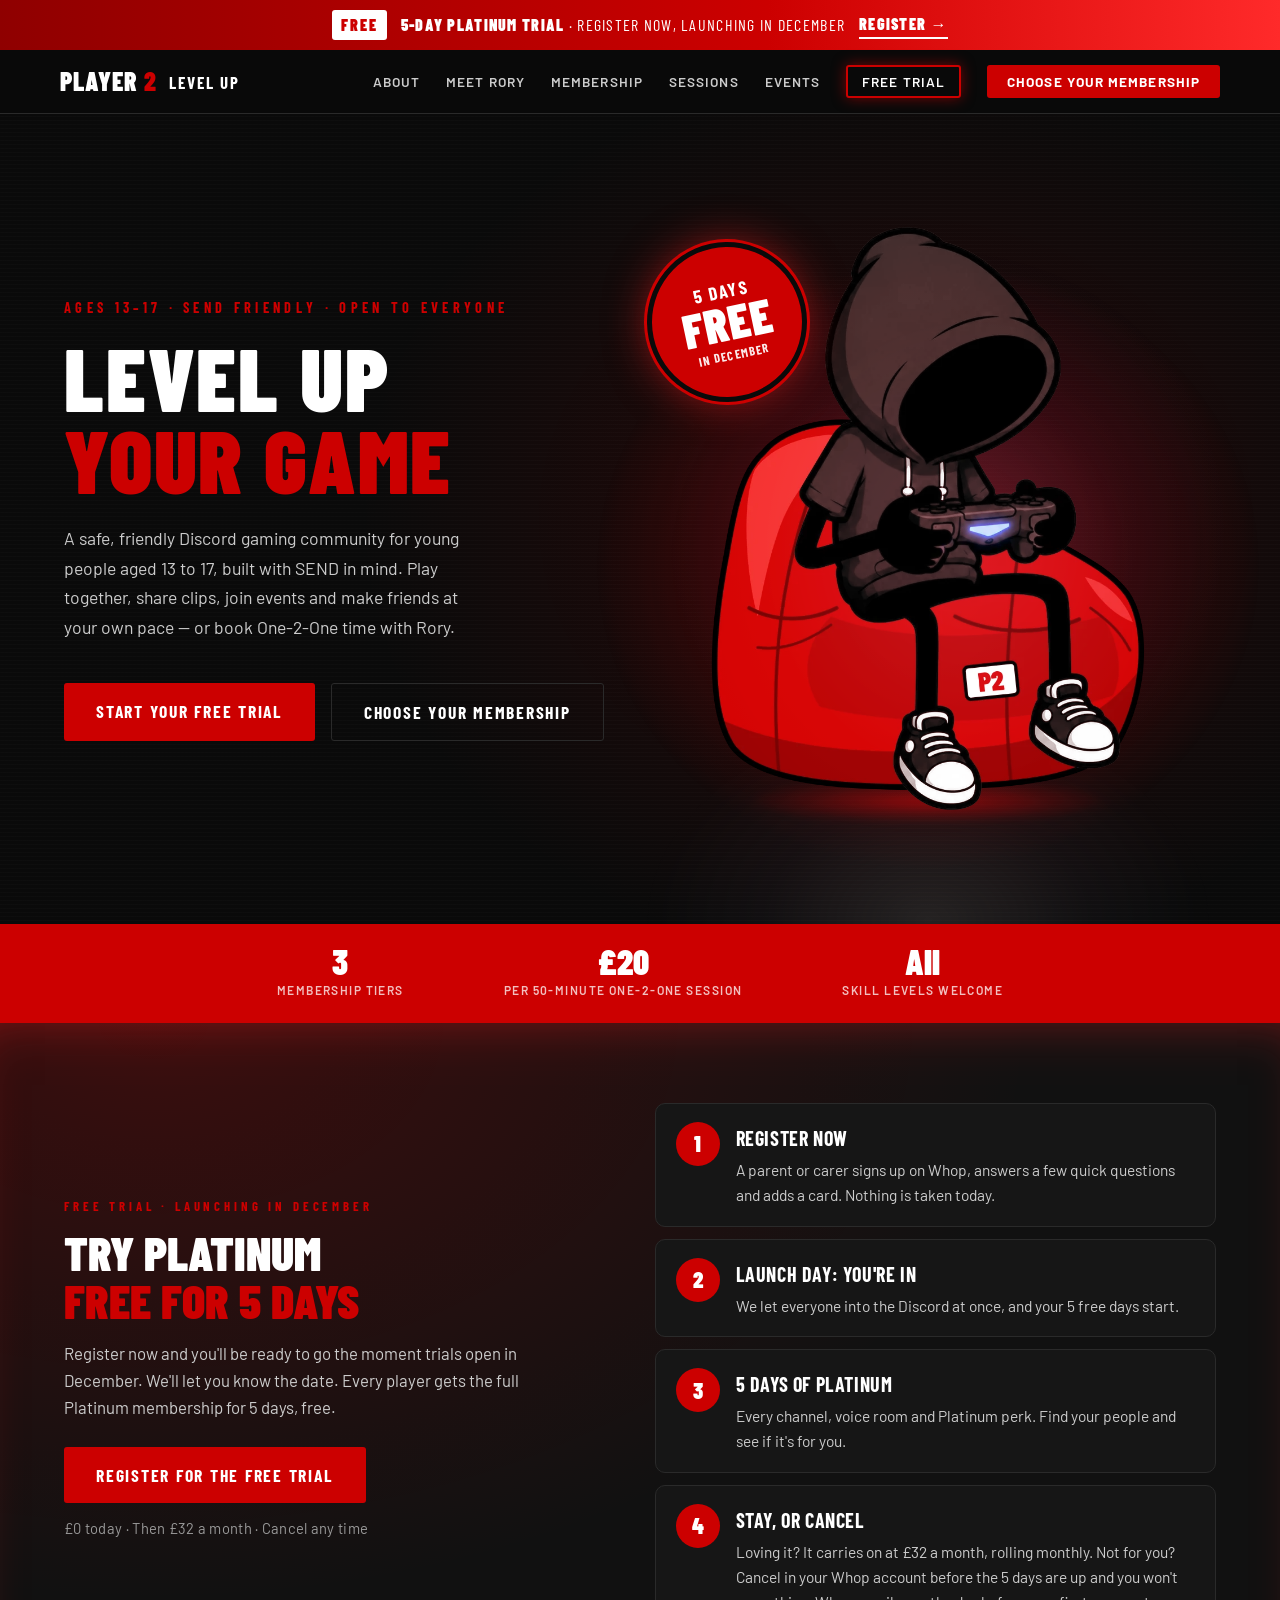
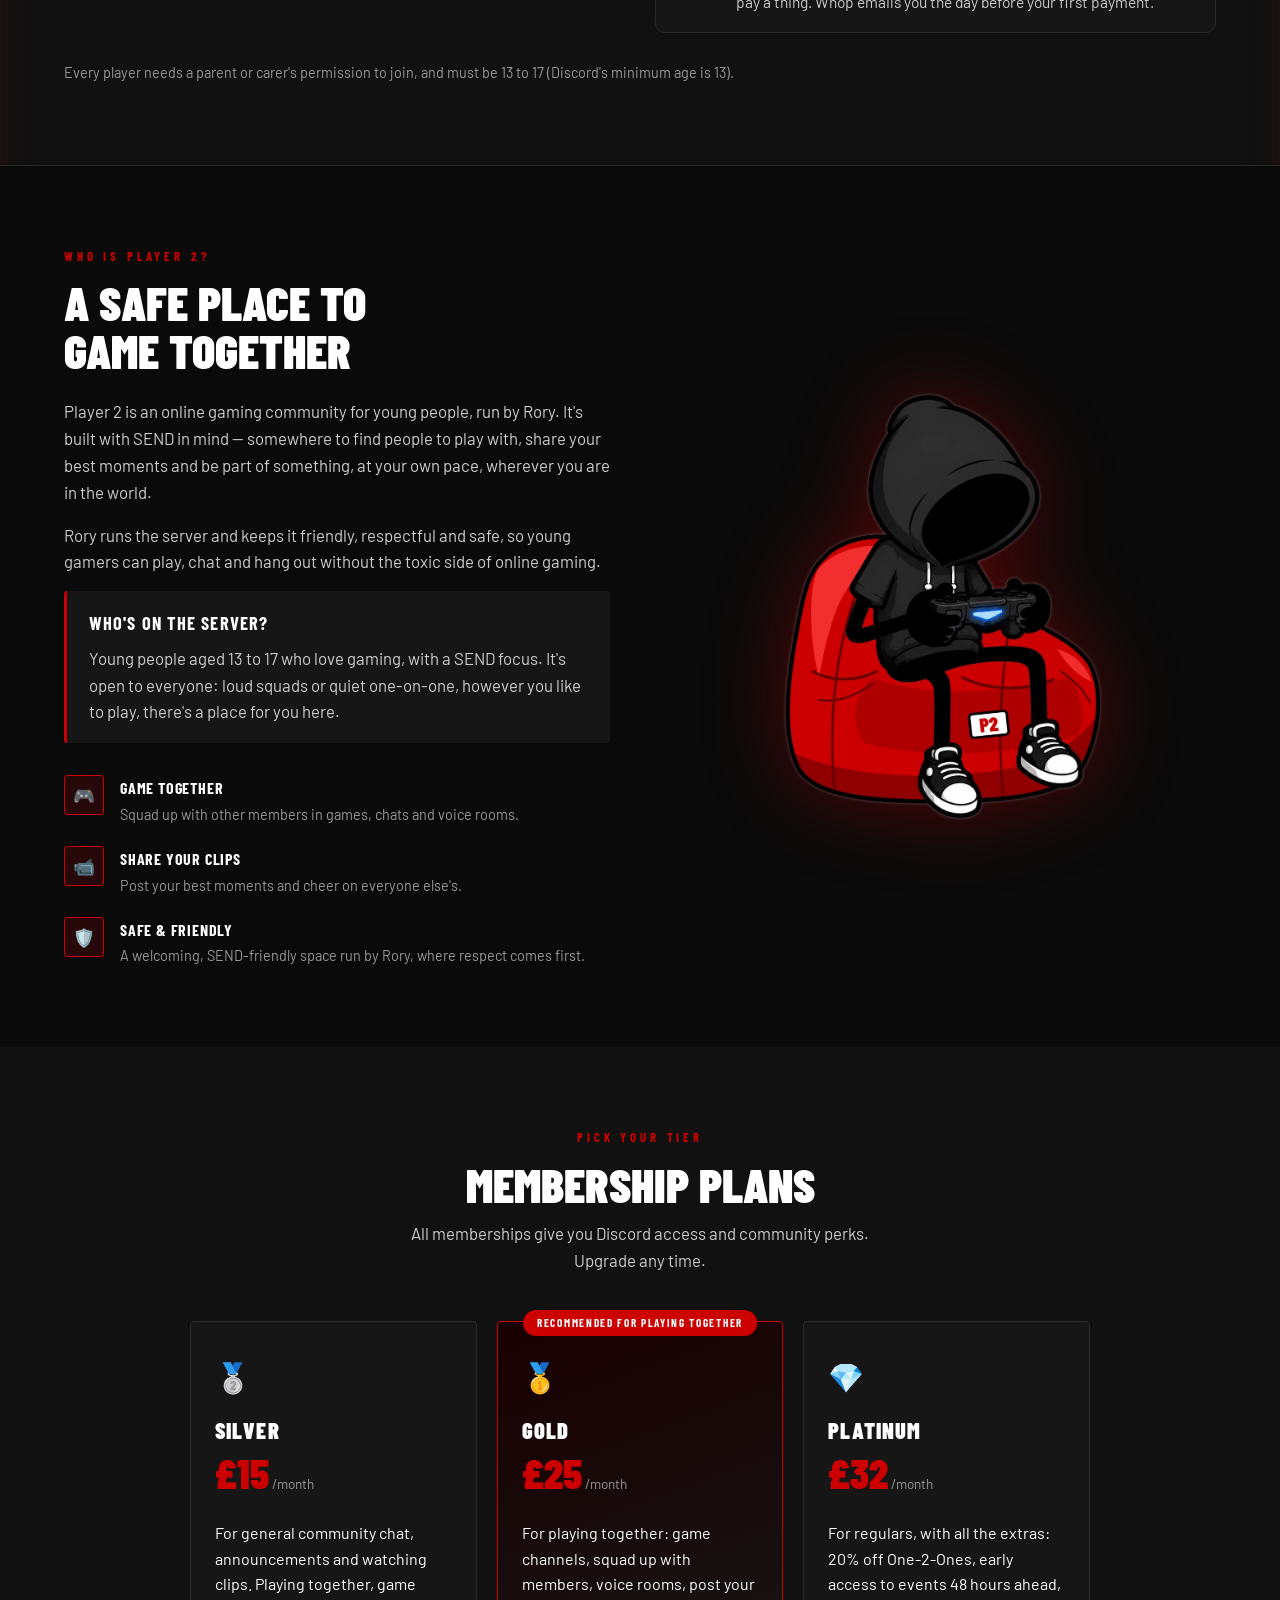
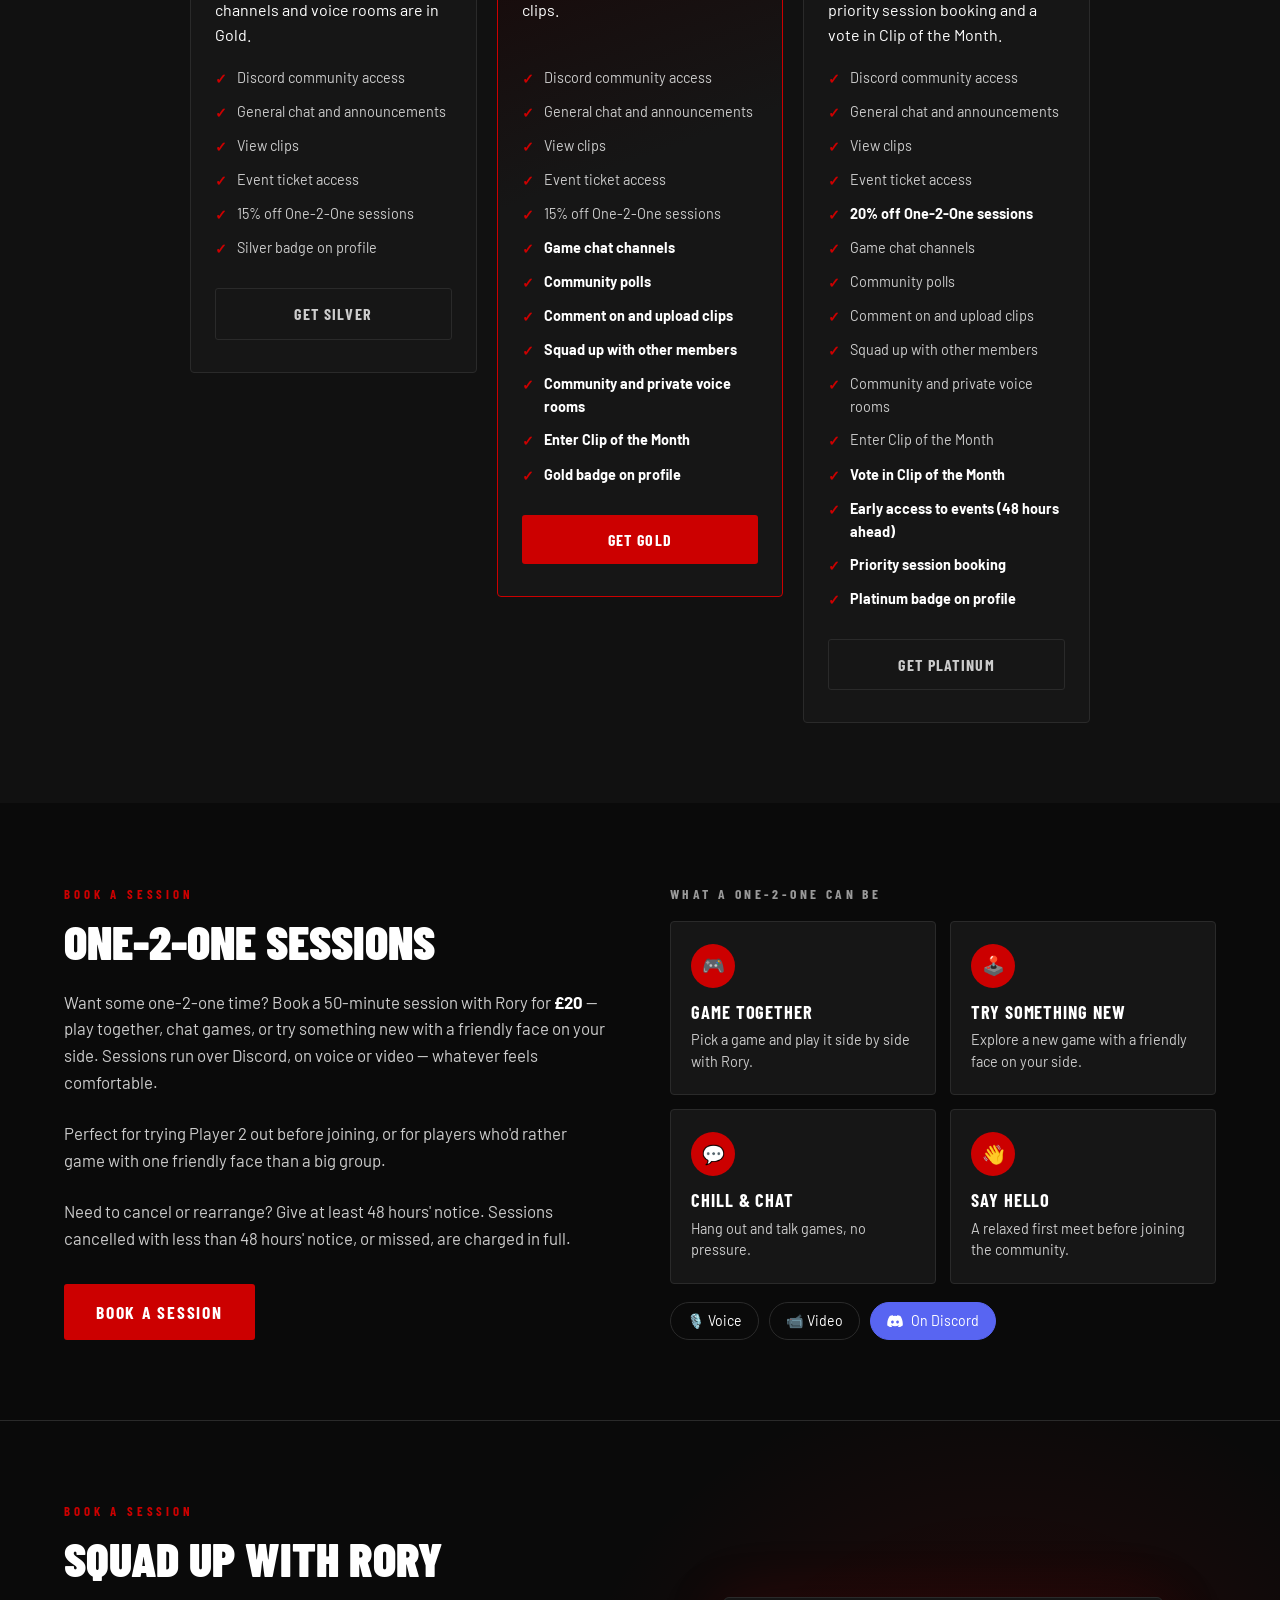
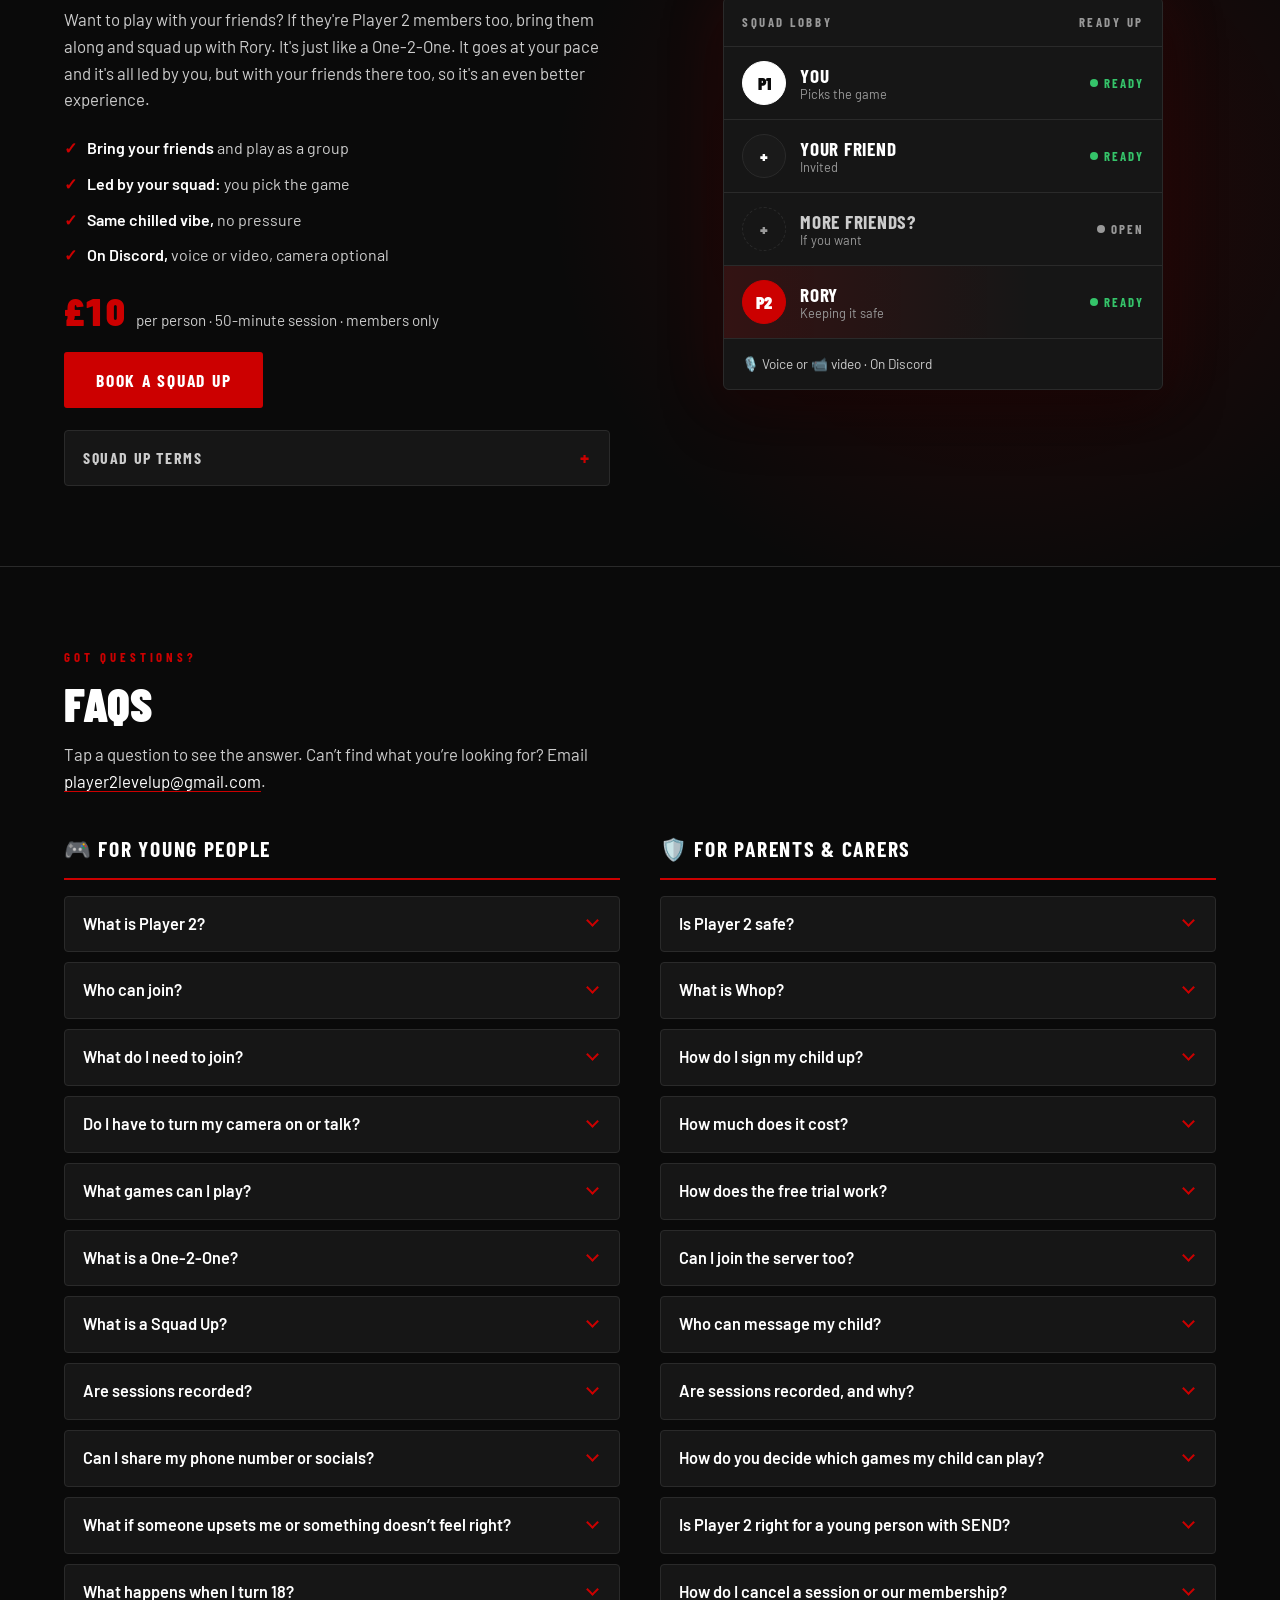
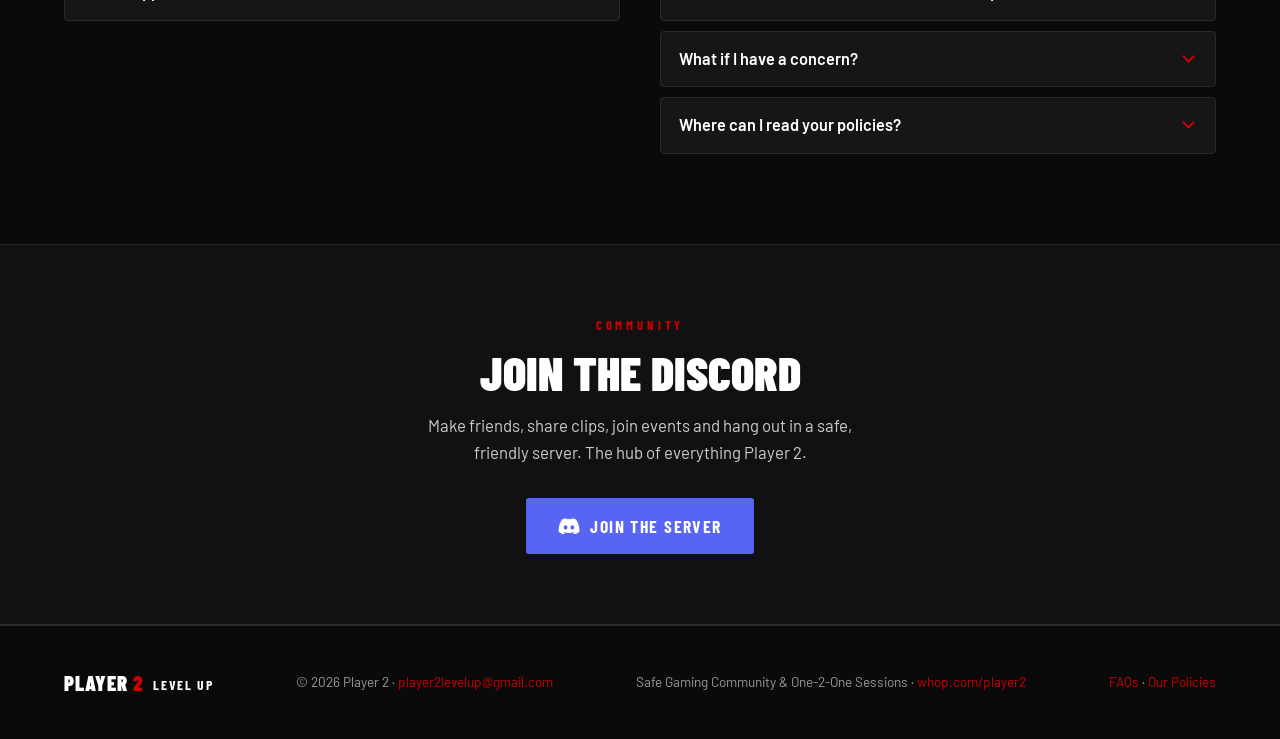
==== commit 7f8b89e4: "Remove 2nd December launch date, say launching in December" ====
--- a/index.html
+++ b/index.html
@@ -27,7 +27,7 @@
 <!-- FREE TRIAL BAR -->
 <a class="trial-bar" href="#free-trial">
   <span class="trial-bar-tag">Free</span>
-  <span class="trial-bar-text"><strong>5-day Platinum trial</strong><span class="trial-bar-more"> · Register now, opens 2nd December</span></span>
+  <span class="trial-bar-text"><strong>5-day Platinum trial</strong><span class="trial-bar-more"> · Register now, launching in December</span></span>
   <span class="trial-bar-go">Register &rarr;</span>
 </a>
 <!-- NAV -->
@@ -64,7 +64,7 @@
     </div>
   </div>
   <div class="hero-image hero-anim" id="heroAnim" aria-label="The Player 2 mascot sits on his red bean bag in the dark as the TV comes on, the room lights up red and his controller glows" role="img">
-    <a class="trial-sticker" href="#free-trial" aria-label="5 days free Platinum trial, from 2nd December"><span class="ts-top">5 days</span><span class="ts-big">Free</span><span class="ts-small">From 2nd Dec</span></a>
+    <a class="trial-sticker" href="#free-trial" aria-label="5 days free Platinum trial, launching in December"><span class="ts-top">5 days</span><span class="ts-big">Free</span><span class="ts-small">In December</span></a>
     <div class="ha-glow" id="haGlow"></div>
     <div class="ha-glow blue" id="haGlowB"></div>
     <div class="ha-glare" id="haGlare"></div>
@@ -97,15 +97,15 @@
 <section class="trial" id="free-trial">
   <div class="trial-inner">
     <div class="trial-text">
-      <p class="section-eyebrow">Free Trial · Opens 2nd December</p>
+      <p class="section-eyebrow">Free Trial · Launching in December</p>
       <h2 class="section-title">Try Platinum <span class="line-red">Free for 5 Days</span></h2>
-      <p class="trial-lead">Register now and you'll be ready to go the moment trials open on 2nd December. Every player gets the full Platinum membership for 5 days, free.</p>
+      <p class="trial-lead">Register now and you'll be ready to go the moment trials open in December. We'll let you know the date. Every player gets the full Platinum membership for 5 days, free.</p>
       <a href="https://whop.com/checkout/plan_I6NulbVt9PTqy" target="_blank" rel="noopener noreferrer" class="btn-primary">Register for the Free Trial</a>
       <p class="trial-small">£0 today · Then £32 a month · Cancel any time</p>
     </div>
     <ol class="trial-steps">
       <li><span class="trial-num">1</span><div><h3>Register now</h3><p>A parent or carer signs up on Whop, answers a few quick questions and adds a card. Nothing is taken today.</p></div></li>
-      <li><span class="trial-num">2</span><div><h3>2nd December: you're in</h3><p>We let everyone into the Discord at once, and your 5 free days start.</p></div></li>
+      <li><span class="trial-num">2</span><div><h3>Launch day: you're in</h3><p>We let everyone into the Discord at once, and your 5 free days start.</p></div></li>
       <li><span class="trial-num">3</span><div><h3>5 days of Platinum</h3><p>Every channel, voice room and Platinum perk. Find your people and see if it's for you.</p></div></li>
       <li><span class="trial-num">4</span><div><h3>Stay, or cancel</h3><p>Loving it? It carries on at £32 a month, rolling monthly. Not for you? Cancel in your Whop account before the 5 days are up and you won't pay a thing. Whop emails you the day before your first payment.</p></div></li>
     </ol>
@@ -397,7 +397,7 @@
       </details>
       <details class="faq-item">
         <summary>How does the free trial work?</summary>
-        <div class="faq-answer"><p>Register on Whop now and nothing is taken today. On 2nd December everyone is let into the Discord and the 5 free days of Platinum start. Cancel in your Whop account before the 5 days are up and you won’t pay anything. Whop emails you the day before your first payment. Otherwise it carries on at £32 a month.</p></div>
+        <div class="faq-answer"><p>Register on Whop now and nothing is taken today. We're launching in December. On launch day everyone is let into the Discord and the 5 free days of Platinum start, and we'll let you know the date. Cancel in your Whop account before the 5 days are up and you won’t pay anything. Whop emails you the day before your first payment. Otherwise it carries on at £32 a month.</p></div>
       </details>
       <details class="faq-item">
         <summary>Can I join the server too?</summary>
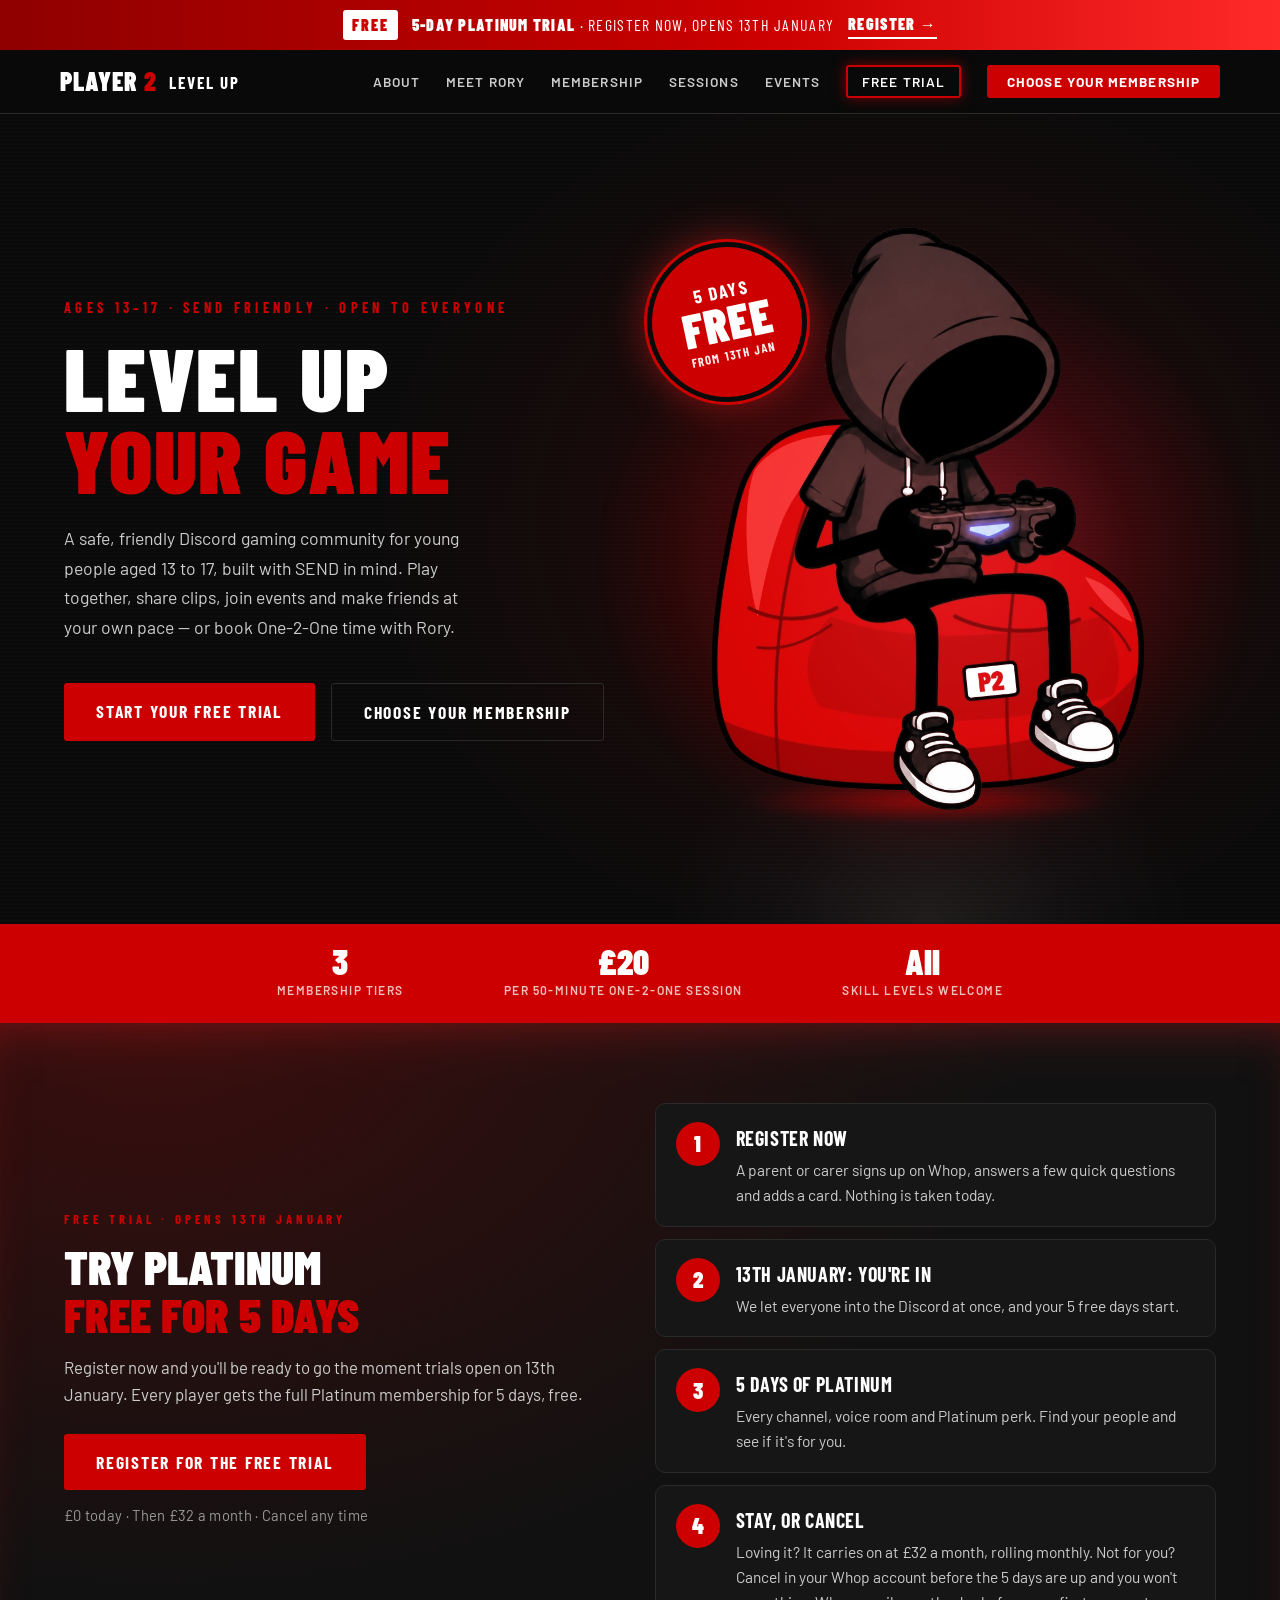
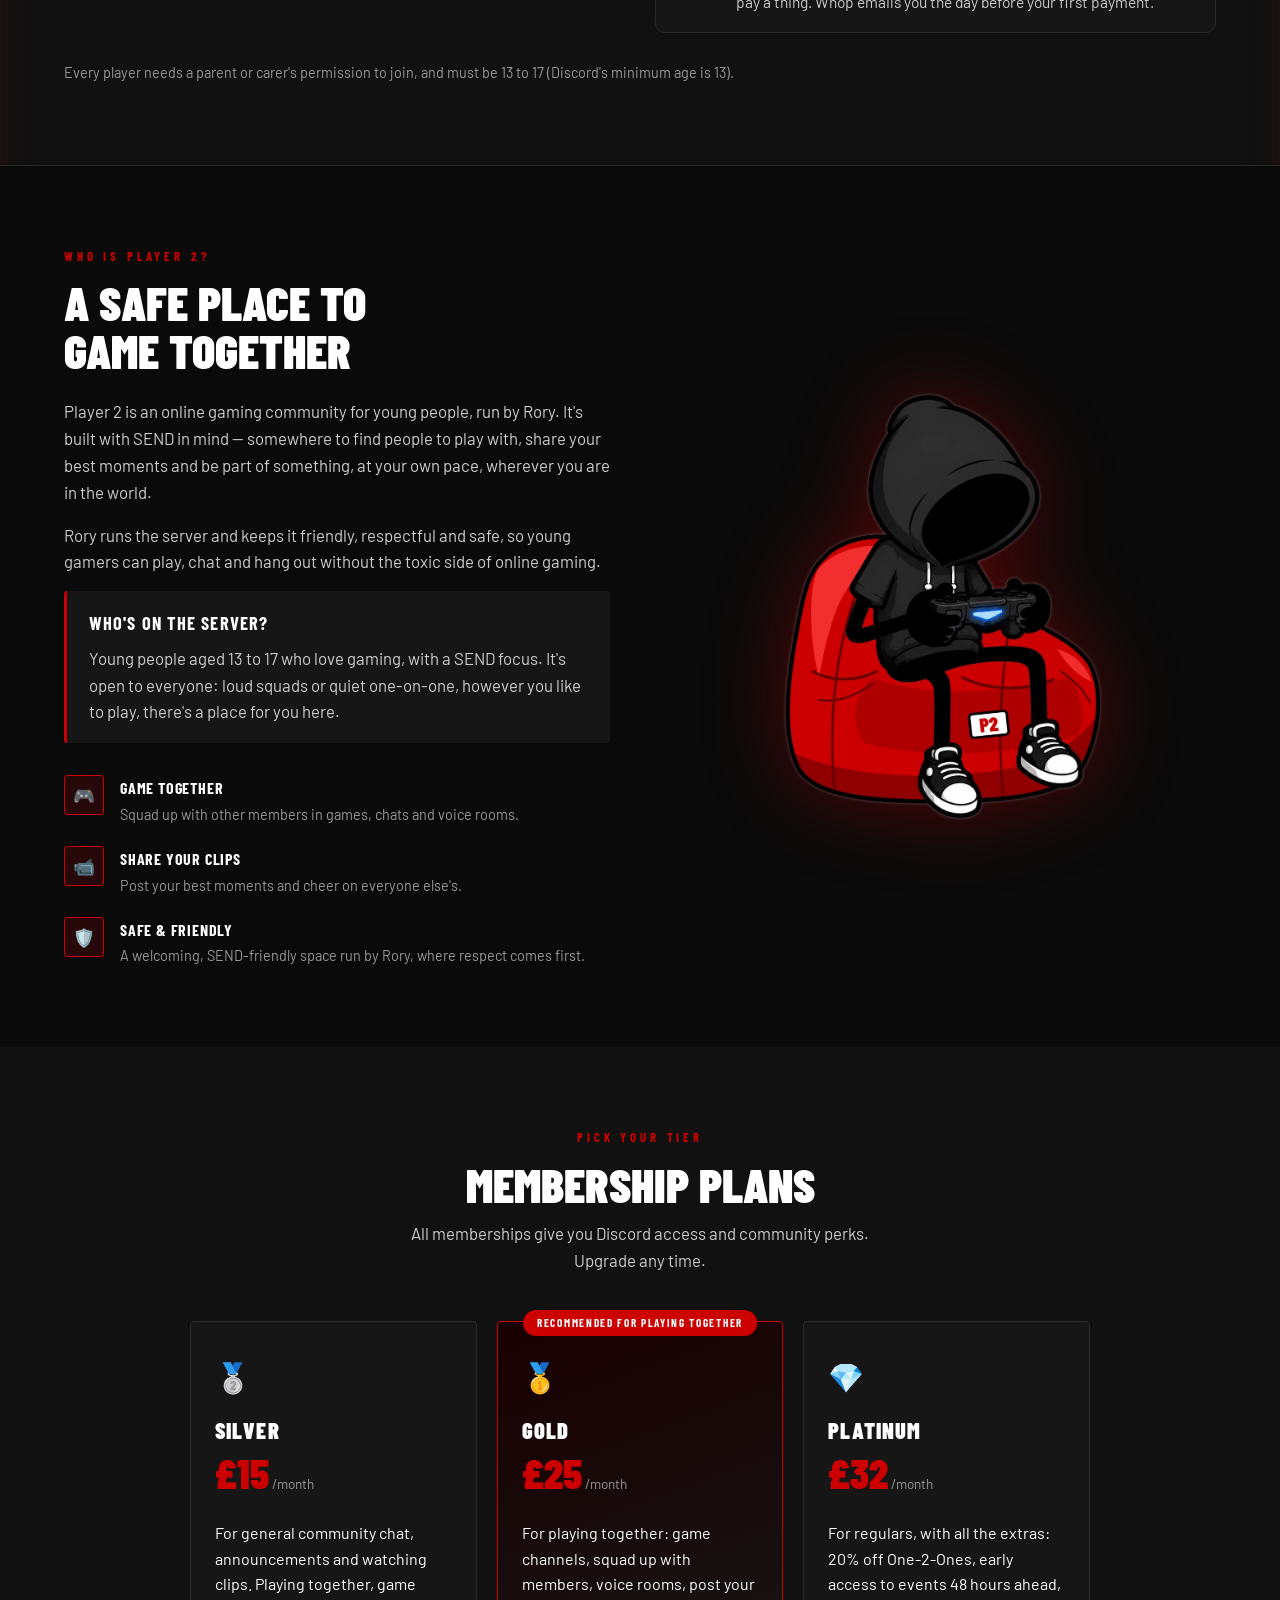
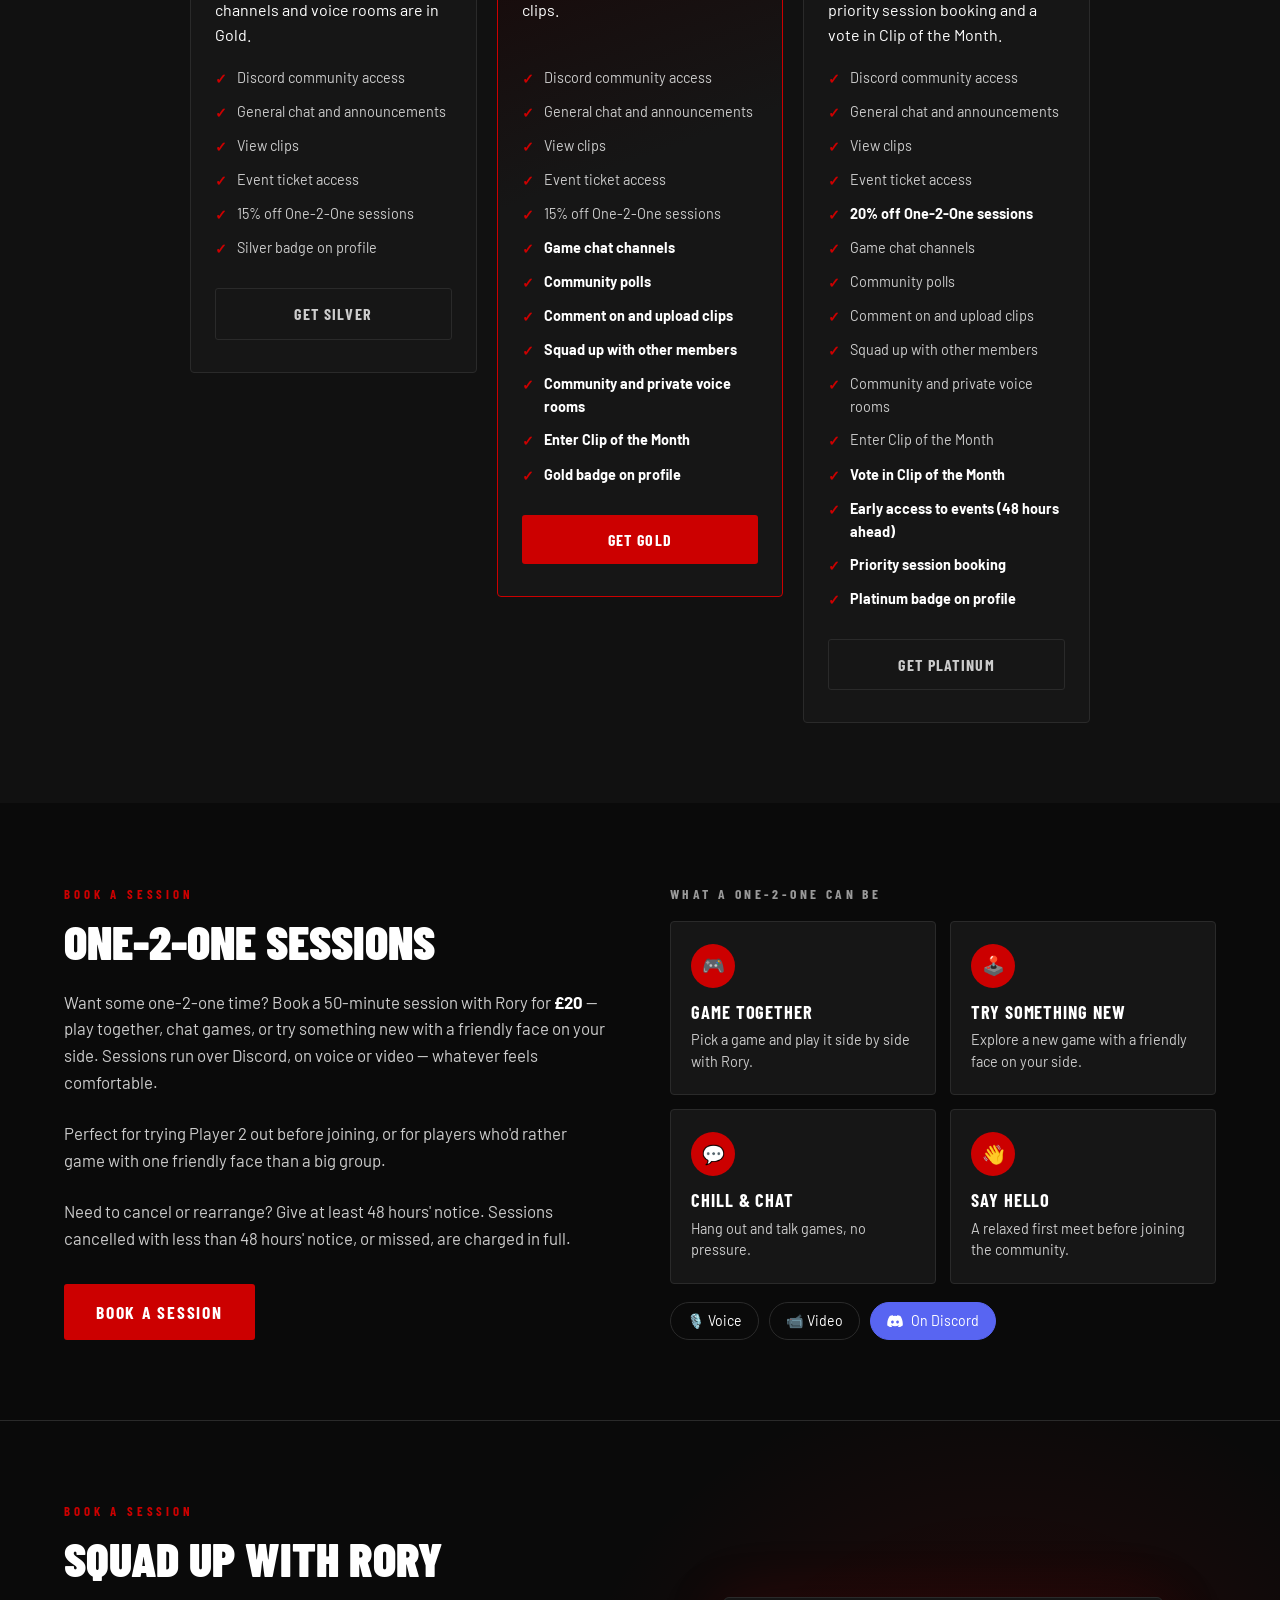
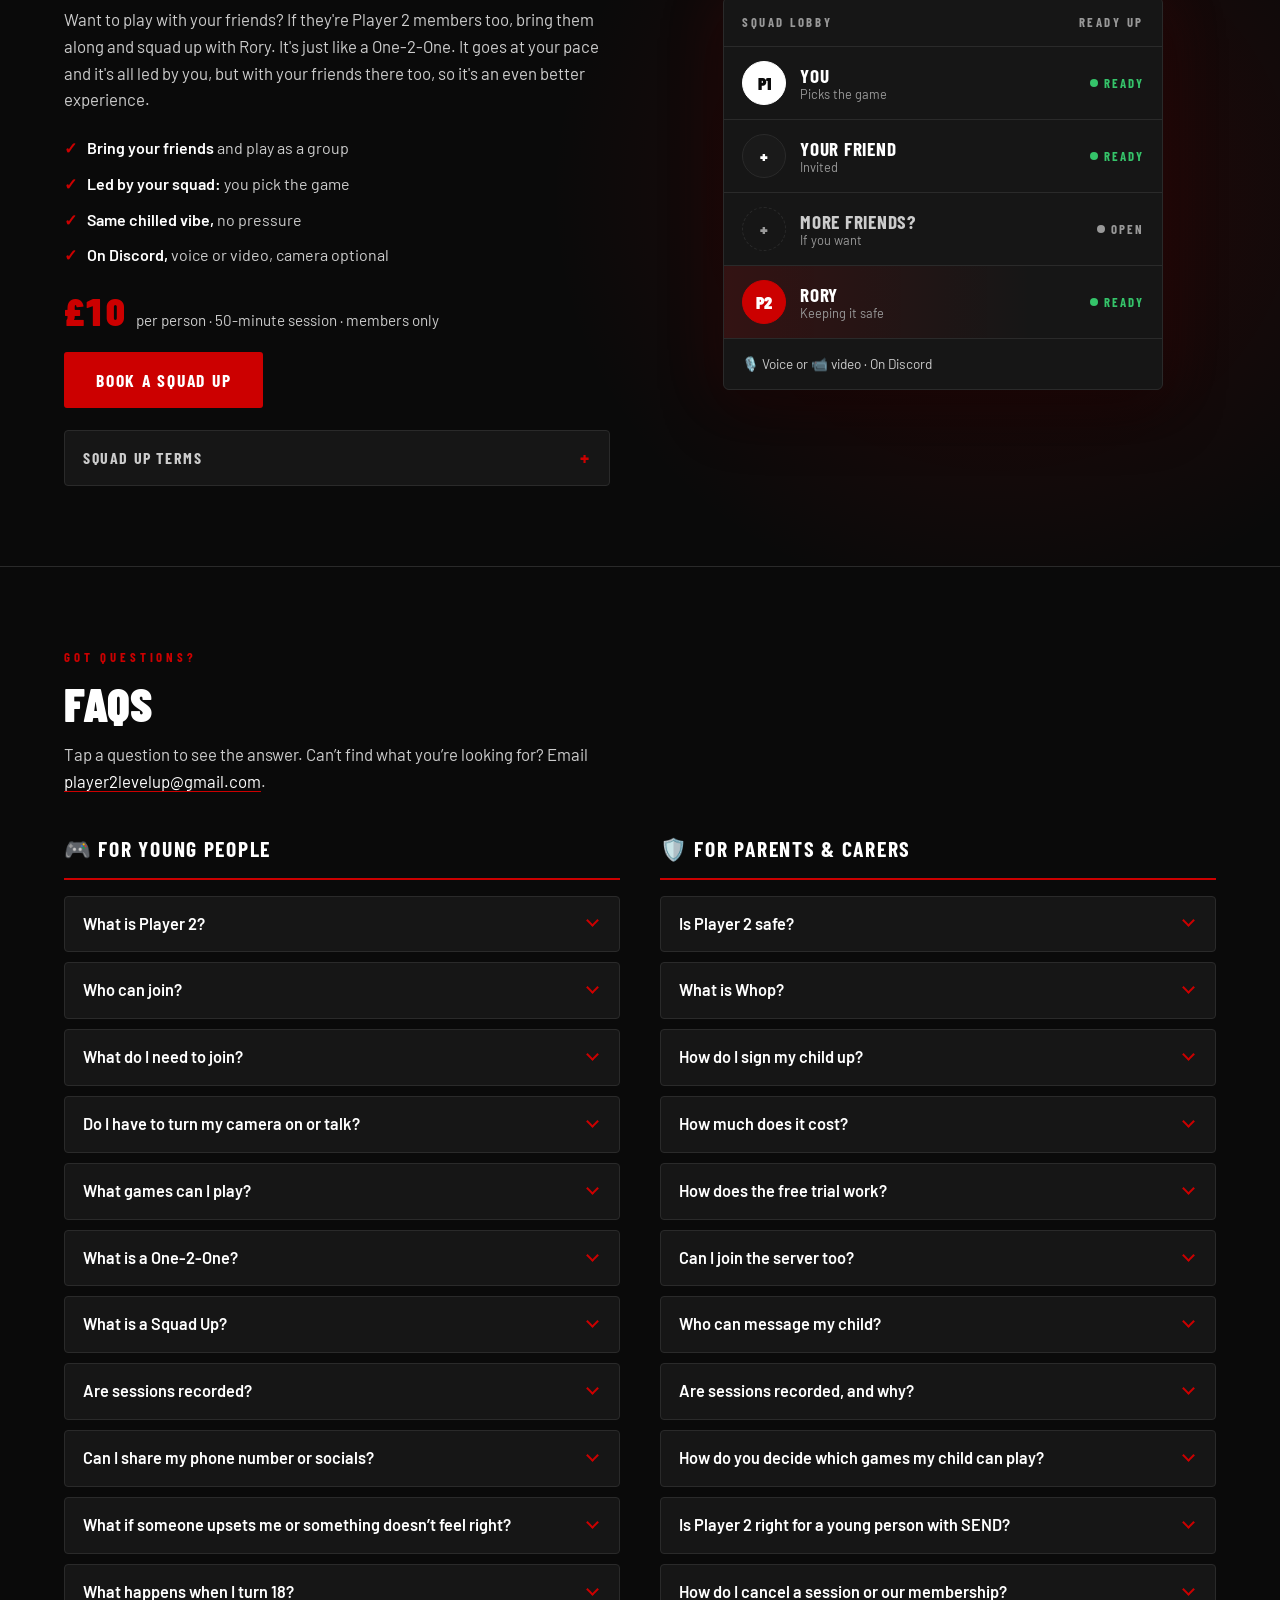
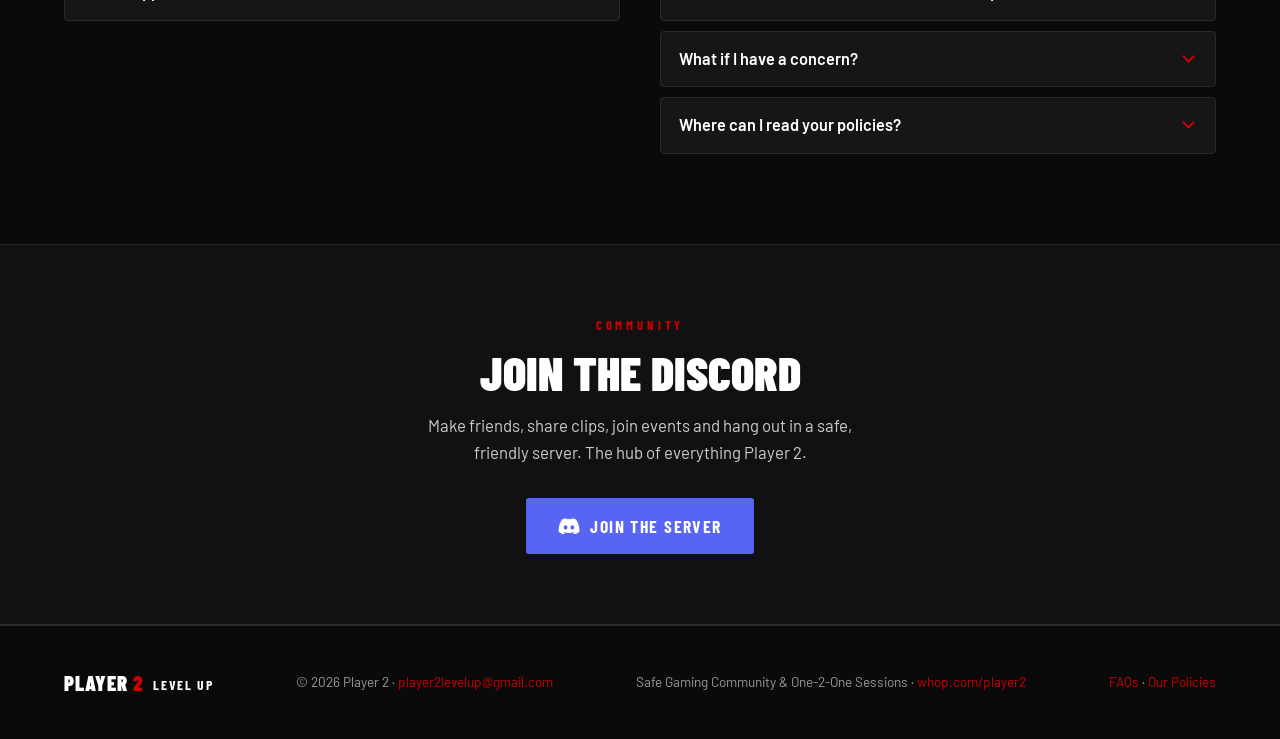
==== commit 467100ba: "Free trial opens 13th January" ====
--- a/index.html
+++ b/index.html
@@ -27,7 +27,7 @@
 <!-- FREE TRIAL BAR -->
 <a class="trial-bar" href="#free-trial">
   <span class="trial-bar-tag">Free</span>
-  <span class="trial-bar-text"><strong>5-day Platinum trial</strong><span class="trial-bar-more"> · Register now, launching in December</span></span>
+  <span class="trial-bar-text"><strong>5-day Platinum trial</strong><span class="trial-bar-more"> · Register now, opens 13th January</span></span>
   <span class="trial-bar-go">Register &rarr;</span>
 </a>
 <!-- NAV -->
@@ -64,7 +64,7 @@
     </div>
   </div>
   <div class="hero-image hero-anim" id="heroAnim" aria-label="The Player 2 mascot sits on his red bean bag in the dark as the TV comes on, the room lights up red and his controller glows" role="img">
-    <a class="trial-sticker" href="#free-trial" aria-label="5 days free Platinum trial, launching in December"><span class="ts-top">5 days</span><span class="ts-big">Free</span><span class="ts-small">In December</span></a>
+    <a class="trial-sticker" href="#free-trial" aria-label="5 days free Platinum trial, from 13th January"><span class="ts-top">5 days</span><span class="ts-big">Free</span><span class="ts-small">From 13th Jan</span></a>
     <div class="ha-glow" id="haGlow"></div>
     <div class="ha-glow blue" id="haGlowB"></div>
     <div class="ha-glare" id="haGlare"></div>
@@ -97,15 +97,15 @@
 <section class="trial" id="free-trial">
   <div class="trial-inner">
     <div class="trial-text">
-      <p class="section-eyebrow">Free Trial · Launching in December</p>
+      <p class="section-eyebrow">Free Trial · Opens 13th January</p>
       <h2 class="section-title">Try Platinum <span class="line-red">Free for 5 Days</span></h2>
-      <p class="trial-lead">Register now and you'll be ready to go the moment trials open in December. We'll let you know the date. Every player gets the full Platinum membership for 5 days, free.</p>
+      <p class="trial-lead">Register now and you'll be ready to go the moment trials open on 13th January. Every player gets the full Platinum membership for 5 days, free.</p>
       <a href="https://whop.com/checkout/plan_I6NulbVt9PTqy" target="_blank" rel="noopener noreferrer" class="btn-primary">Register for the Free Trial</a>
       <p class="trial-small">£0 today · Then £32 a month · Cancel any time</p>
     </div>
     <ol class="trial-steps">
       <li><span class="trial-num">1</span><div><h3>Register now</h3><p>A parent or carer signs up on Whop, answers a few quick questions and adds a card. Nothing is taken today.</p></div></li>
-      <li><span class="trial-num">2</span><div><h3>Launch day: you're in</h3><p>We let everyone into the Discord at once, and your 5 free days start.</p></div></li>
+      <li><span class="trial-num">2</span><div><h3>13th January: you're in</h3><p>We let everyone into the Discord at once, and your 5 free days start.</p></div></li>
       <li><span class="trial-num">3</span><div><h3>5 days of Platinum</h3><p>Every channel, voice room and Platinum perk. Find your people and see if it's for you.</p></div></li>
       <li><span class="trial-num">4</span><div><h3>Stay, or cancel</h3><p>Loving it? It carries on at £32 a month, rolling monthly. Not for you? Cancel in your Whop account before the 5 days are up and you won't pay a thing. Whop emails you the day before your first payment.</p></div></li>
     </ol>
@@ -397,7 +397,7 @@
       </details>
       <details class="faq-item">
         <summary>How does the free trial work?</summary>
-        <div class="faq-answer"><p>Register on Whop now and nothing is taken today. We're launching in December. On launch day everyone is let into the Discord and the 5 free days of Platinum start, and we'll let you know the date. Cancel in your Whop account before the 5 days are up and you won’t pay anything. Whop emails you the day before your first payment. Otherwise it carries on at £32 a month.</p></div>
+        <div class="faq-answer"><p>Register on Whop now and nothing is taken today. On 13th January everyone is let into the Discord and the 5 free days of Platinum start. Cancel in your Whop account before the 5 days are up and you won’t pay anything. Whop emails you the day before your first payment. Otherwise it carries on at £32 a month.</p></div>
       </details>
       <details class="faq-item">
         <summary>Can I join the server too?</summary>
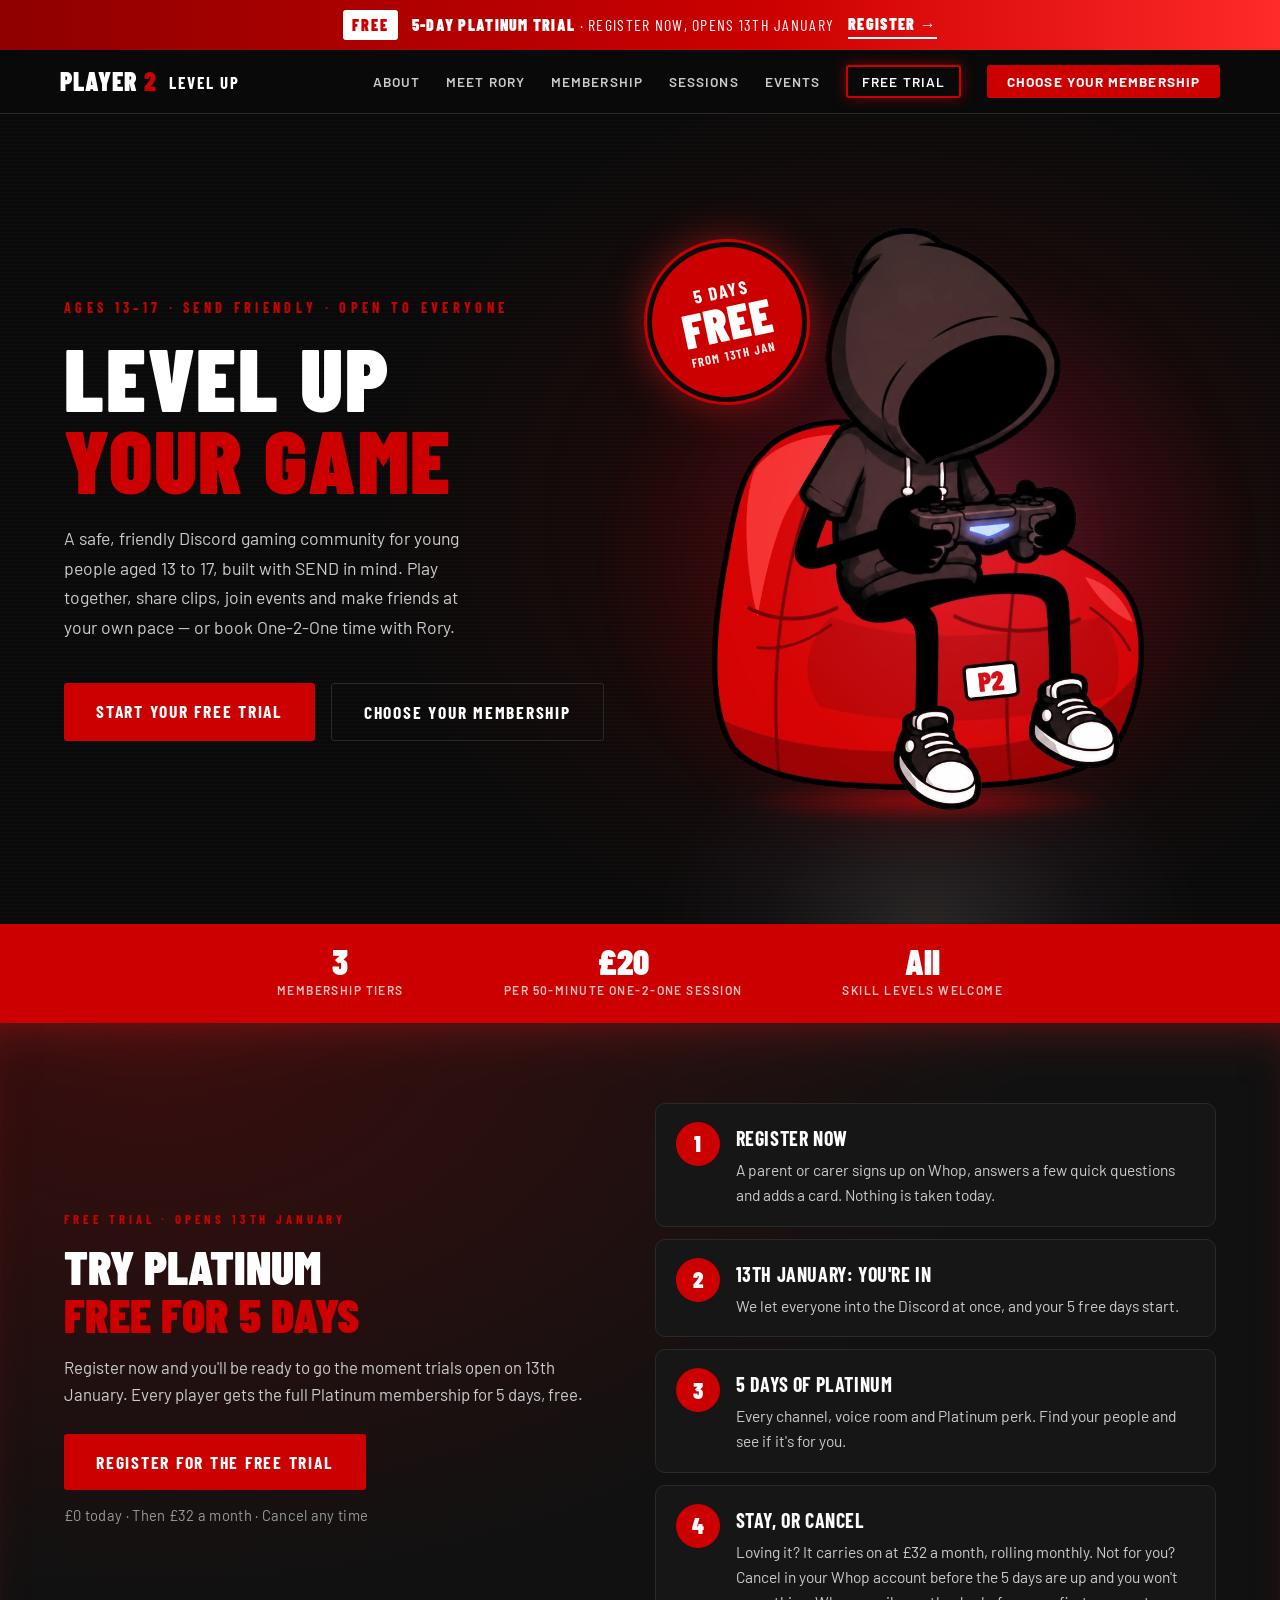
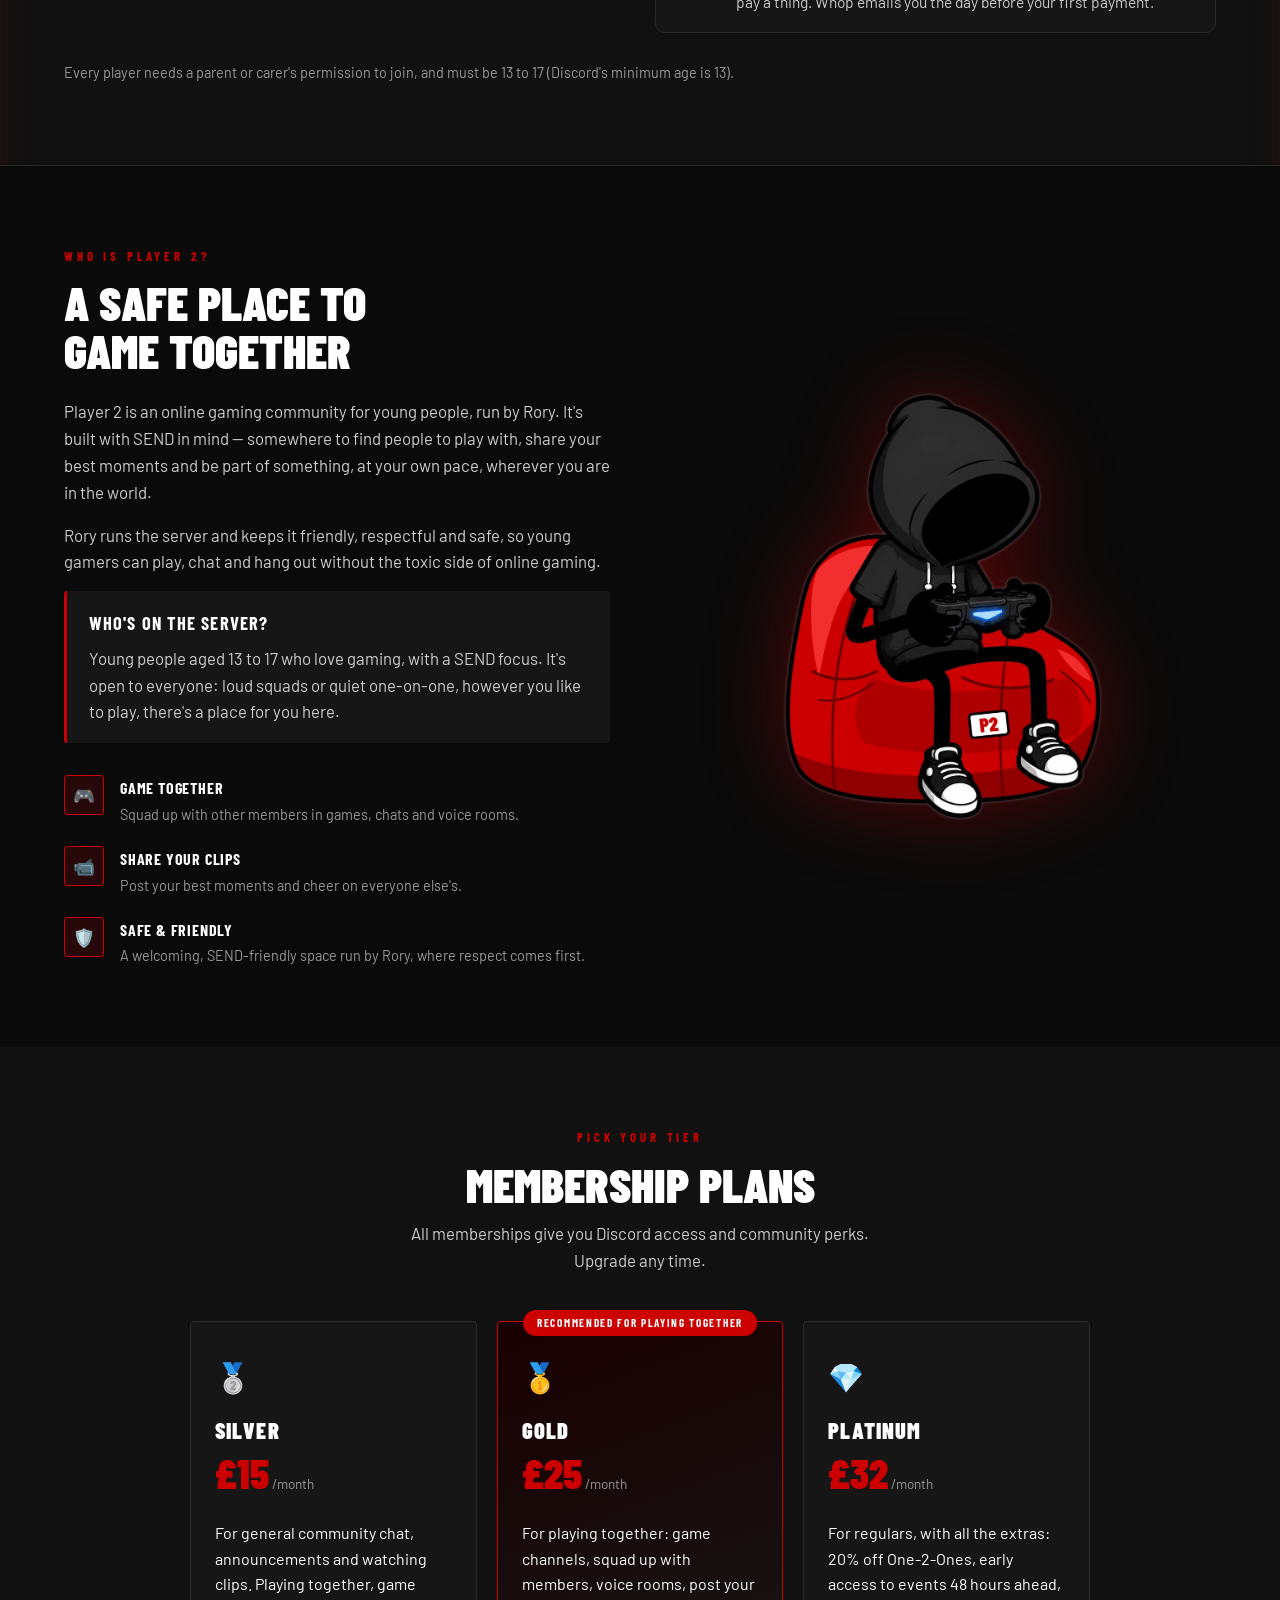
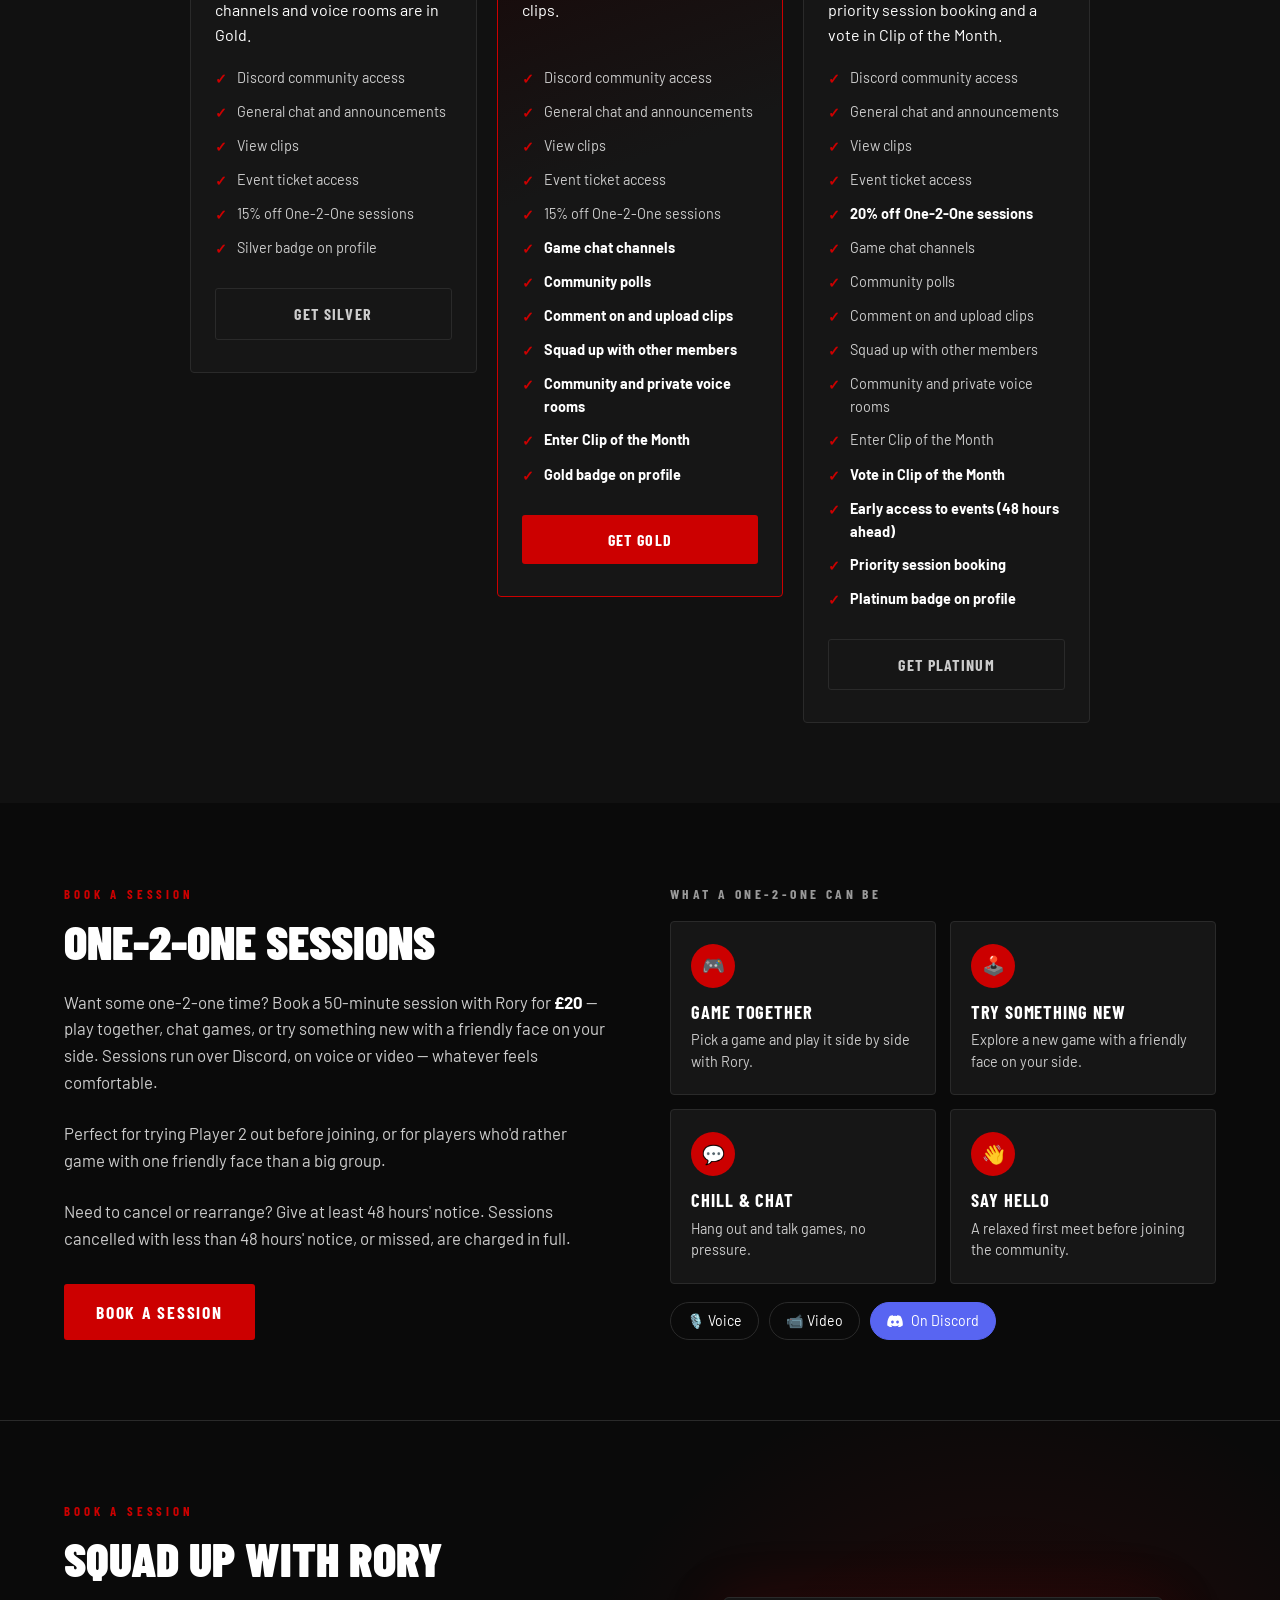
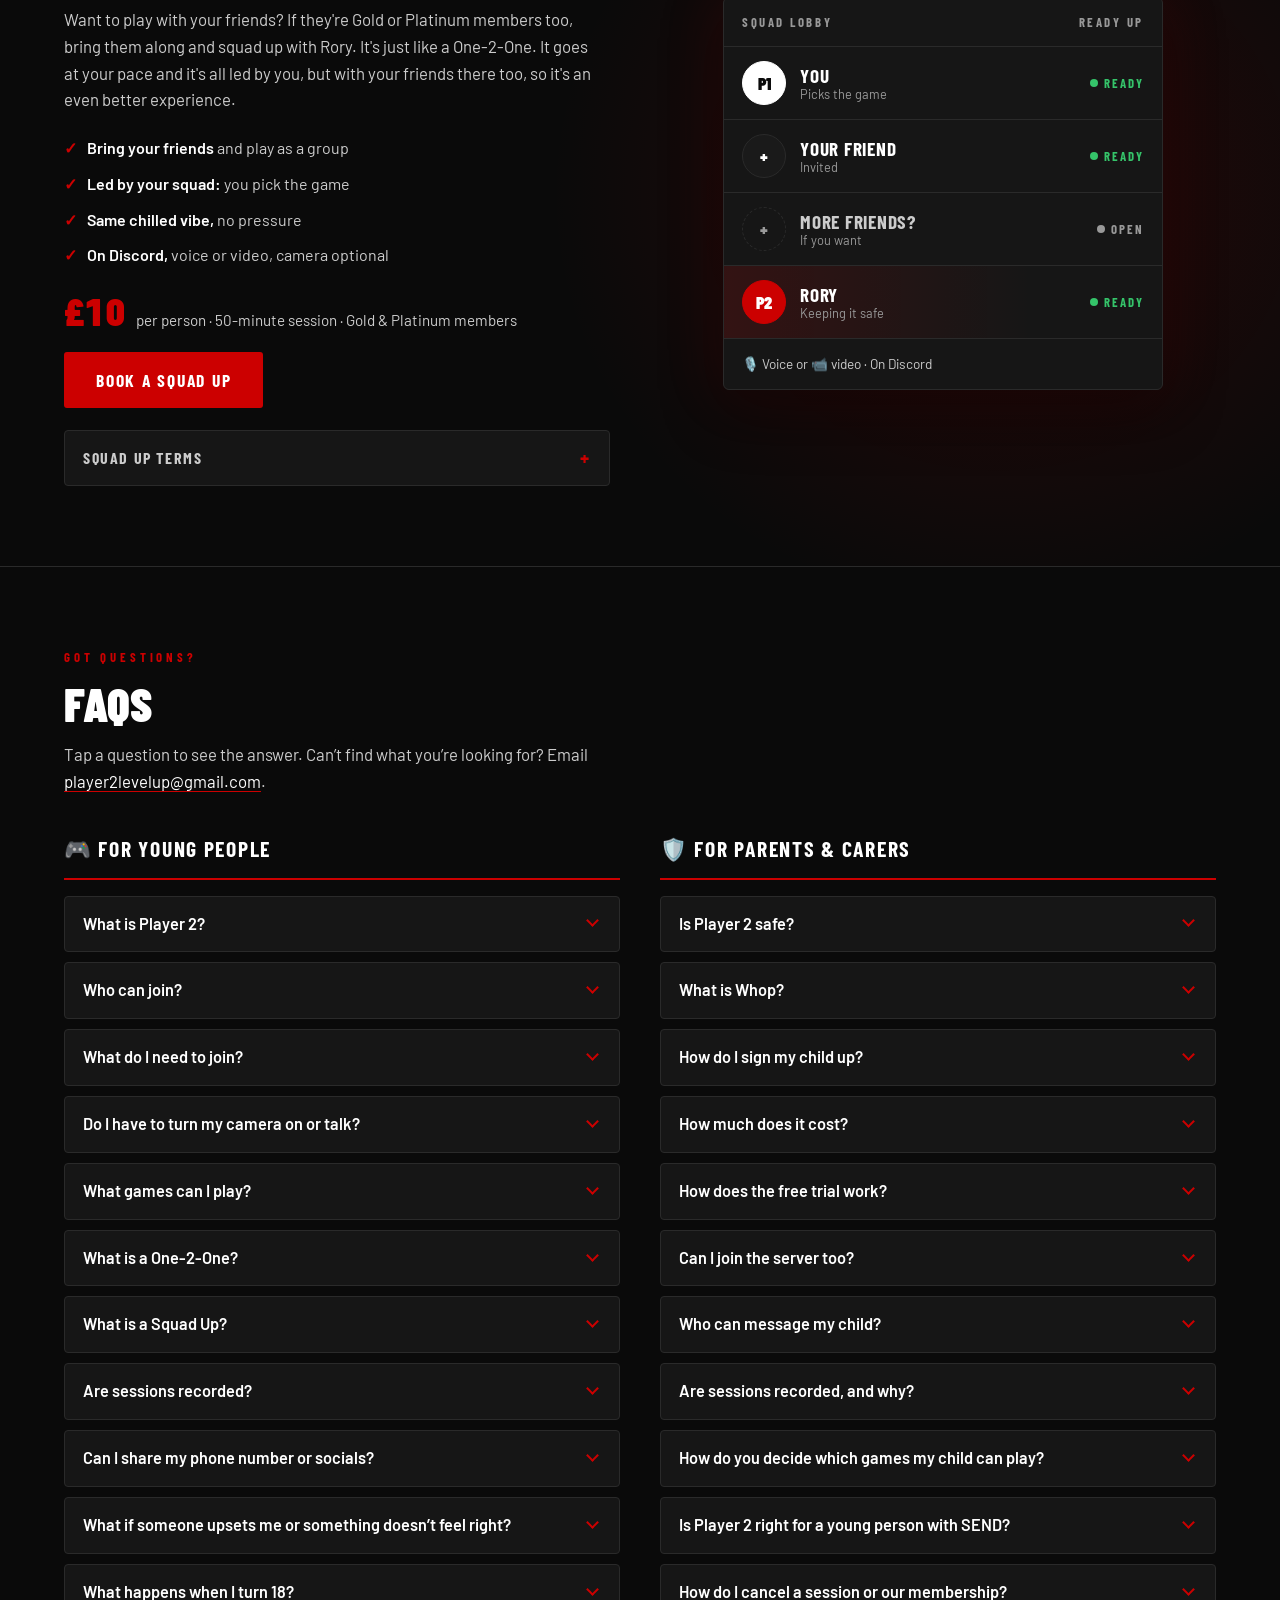
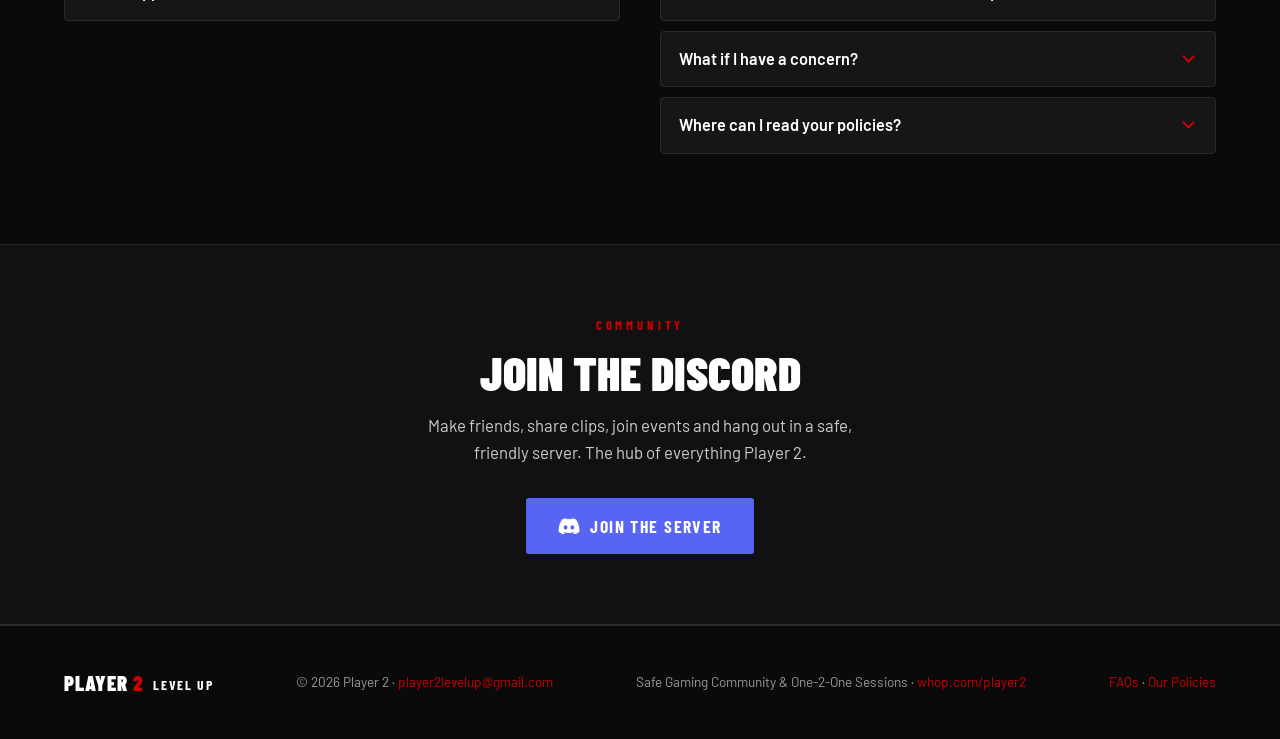
==== commit 0d19210a: "Squad Up is for Gold and Platinum members" ====
--- a/index.html
+++ b/index.html
@@ -287,19 +287,19 @@
   <div class="squad-text">
     <p class="section-eyebrow">Book a Session</p>
     <h2 class="section-title">Squad Up with Rory</h2>
-    <p>Want to play with your friends? If they're Player 2 members too, bring them along and squad up with Rory. It's just like a One-2-One. It goes at your pace and it's all led by you, but with your friends there too, so it's an even better experience.</p>
+    <p>Want to play with your friends? If they're Gold or Platinum members too, bring them along and squad up with Rory. It's just like a One-2-One. It goes at your pace and it's all led by you, but with your friends there too, so it's an even better experience.</p>
     <ul class="check-list">
       <li><span><strong>Bring your friends</strong> and play as a group</span></li>
       <li><span><strong>Led by your squad:</strong> you pick the game</span></li>
       <li><span><strong>Same chilled vibe,</strong> no pressure</span></li>
       <li><span><strong>On Discord,</strong> voice or video, camera optional</span></li>
     </ul>
-    <div class="price-line"><span class="price-big">£10</span><span>per person · 50-minute session · <span style="white-space:nowrap">members only</span></span></div>
+    <div class="price-line"><span class="price-big">£10</span><span>per person · 50-minute session · <span style="white-space:nowrap">Gold &amp; Platinum members</span></span></div>
     <a href="https://whop.com/player2/squad-up-with-rory-1-hour-per-person" target="_blank" rel="noopener noreferrer" class="btn-primary">Book a Squad Up</a>
     <details class="terms">
       <summary>Squad Up terms</summary>
       <ol>
-        <li>Squad Up is for Player 2 members. Every player in the squad needs an active Silver, Gold or Platinum membership. Squad Ups are paid for separately and aren't included in any membership.</li>
+        <li>Squad Up is for Gold and Platinum members. Every player in the squad needs an active Gold or Platinum membership. Squad Ups are paid for separately and aren't included in any membership.</li>
         <li>Every player needs a parent or carer's permission to join, and must be 13 to 17 (Discord's minimum age is 13).</li>
         <li>Squad size depends on the game: up to 5 players, plus Rory. Each player joins from their own Discord account.</li>
         <li>Cameras are optional. Voice only is completely fine.</li>
@@ -358,7 +358,7 @@
       </details>
       <details class="faq-item">
         <summary>What is a Squad Up?</summary>
-        <div class="faq-answer"><p>Bring your friends and game with Rory for 50 minutes. It’s for 2 to 5 players plus Rory, and everyone in the squad needs to be a Player 2 member.</p></div>
+        <div class="faq-answer"><p>Bring your friends and game with Rory for 50 minutes. It’s for 2 to 5 players plus Rory, and everyone in the squad needs to be a Gold or Platinum member.</p></div>
       </details>
       <details class="faq-item">
         <summary>Are sessions recorded?</summary>
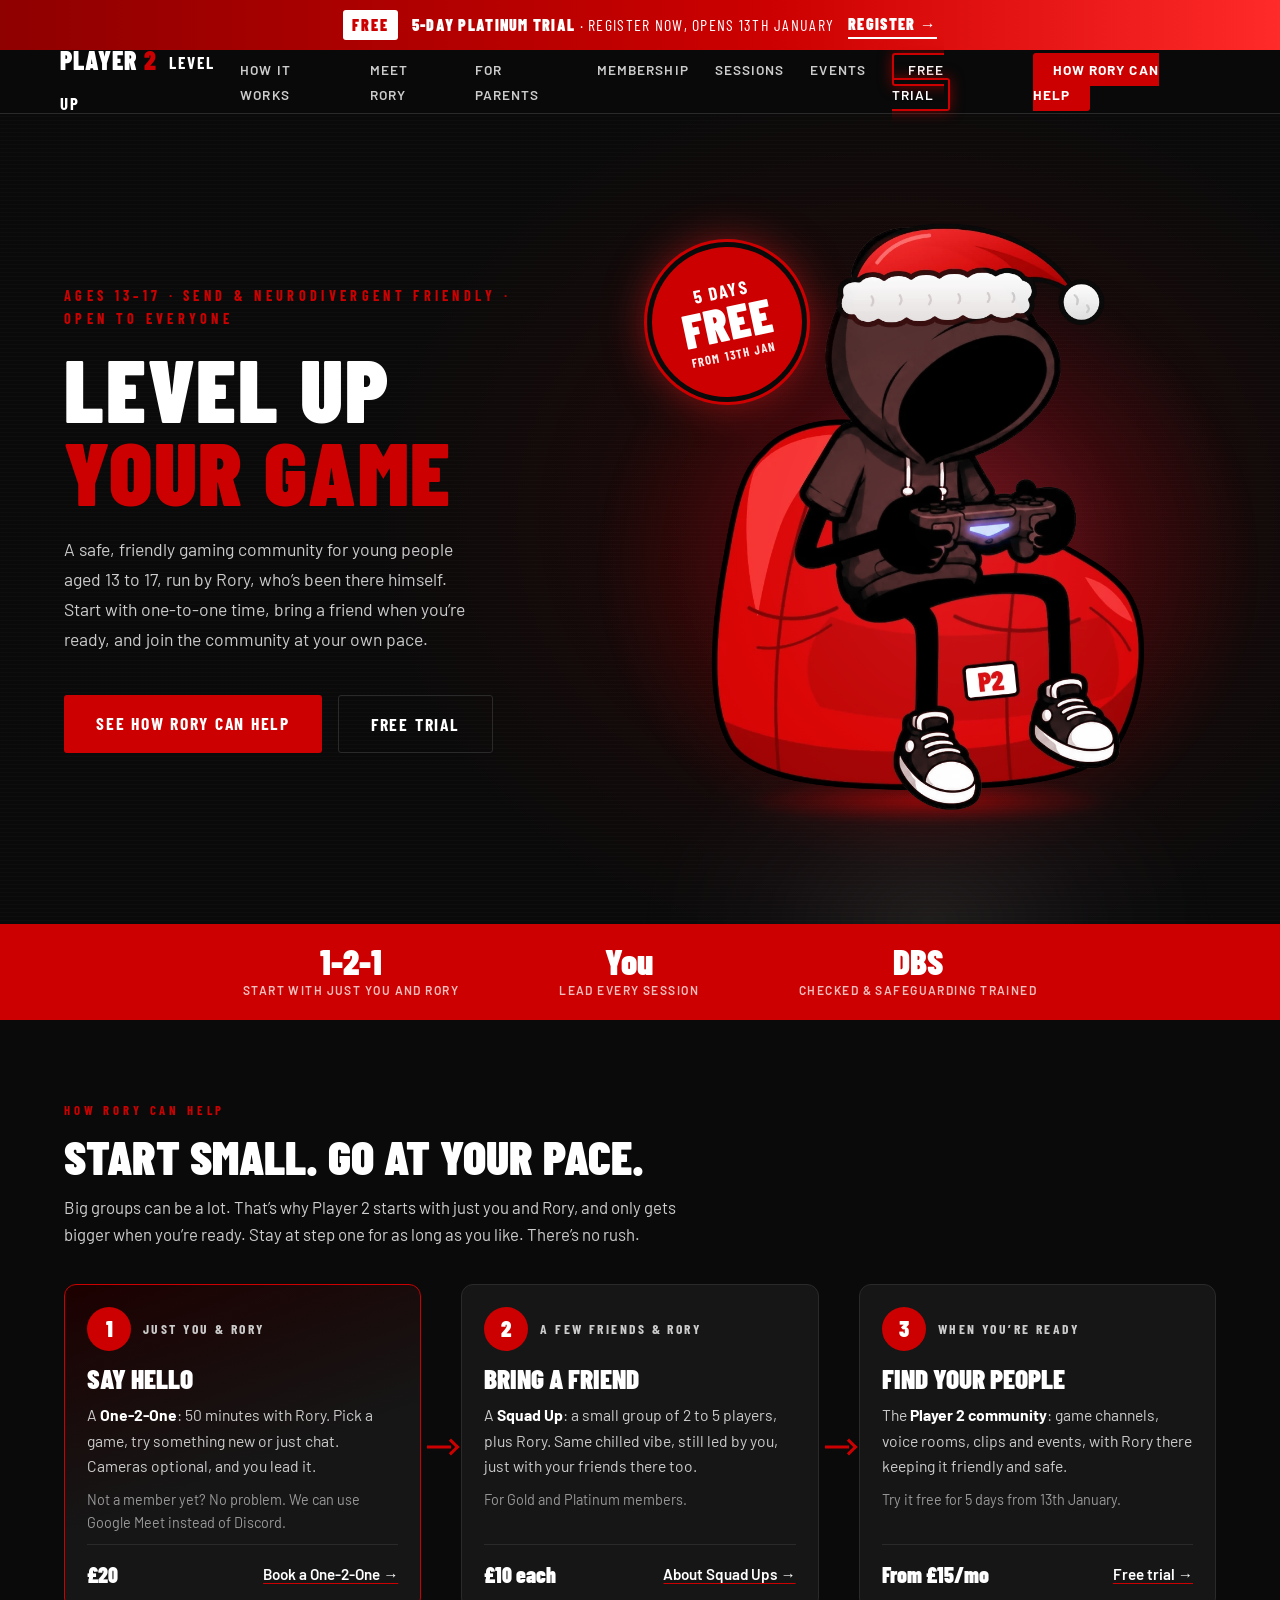
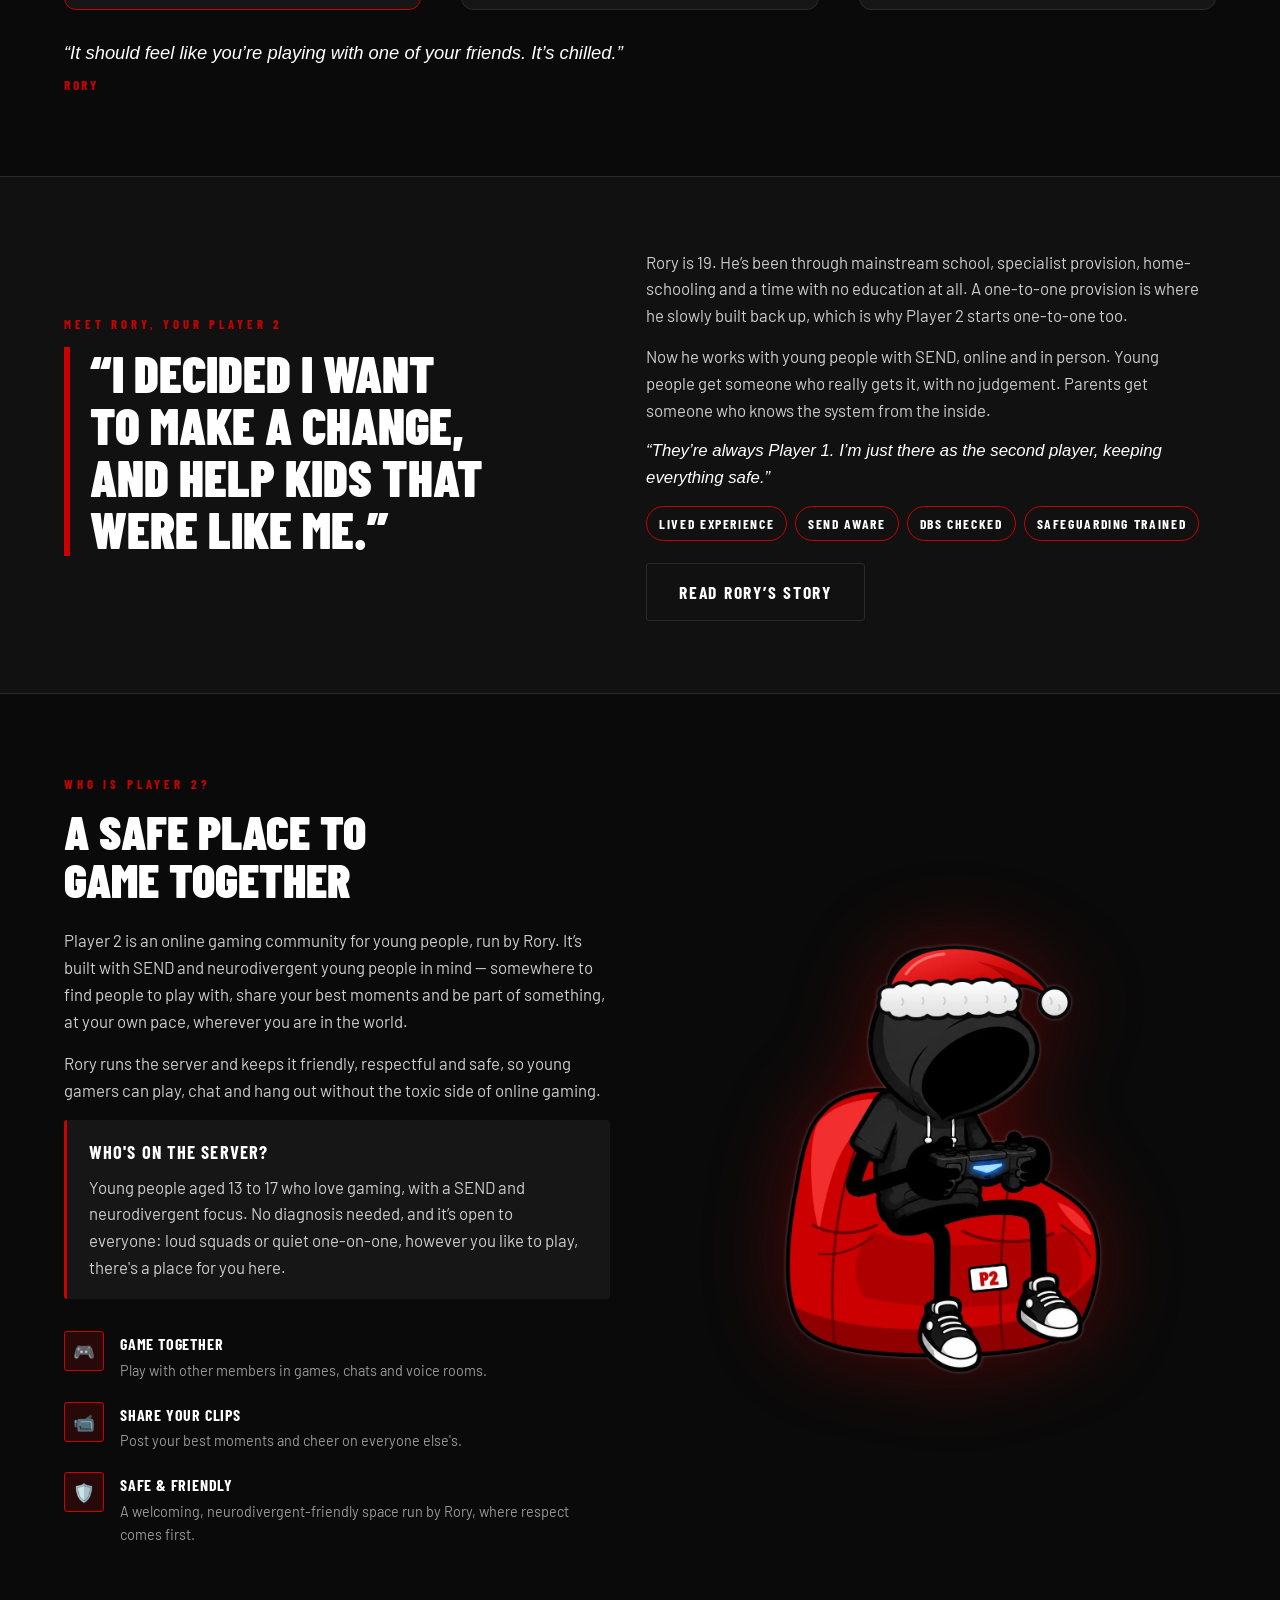
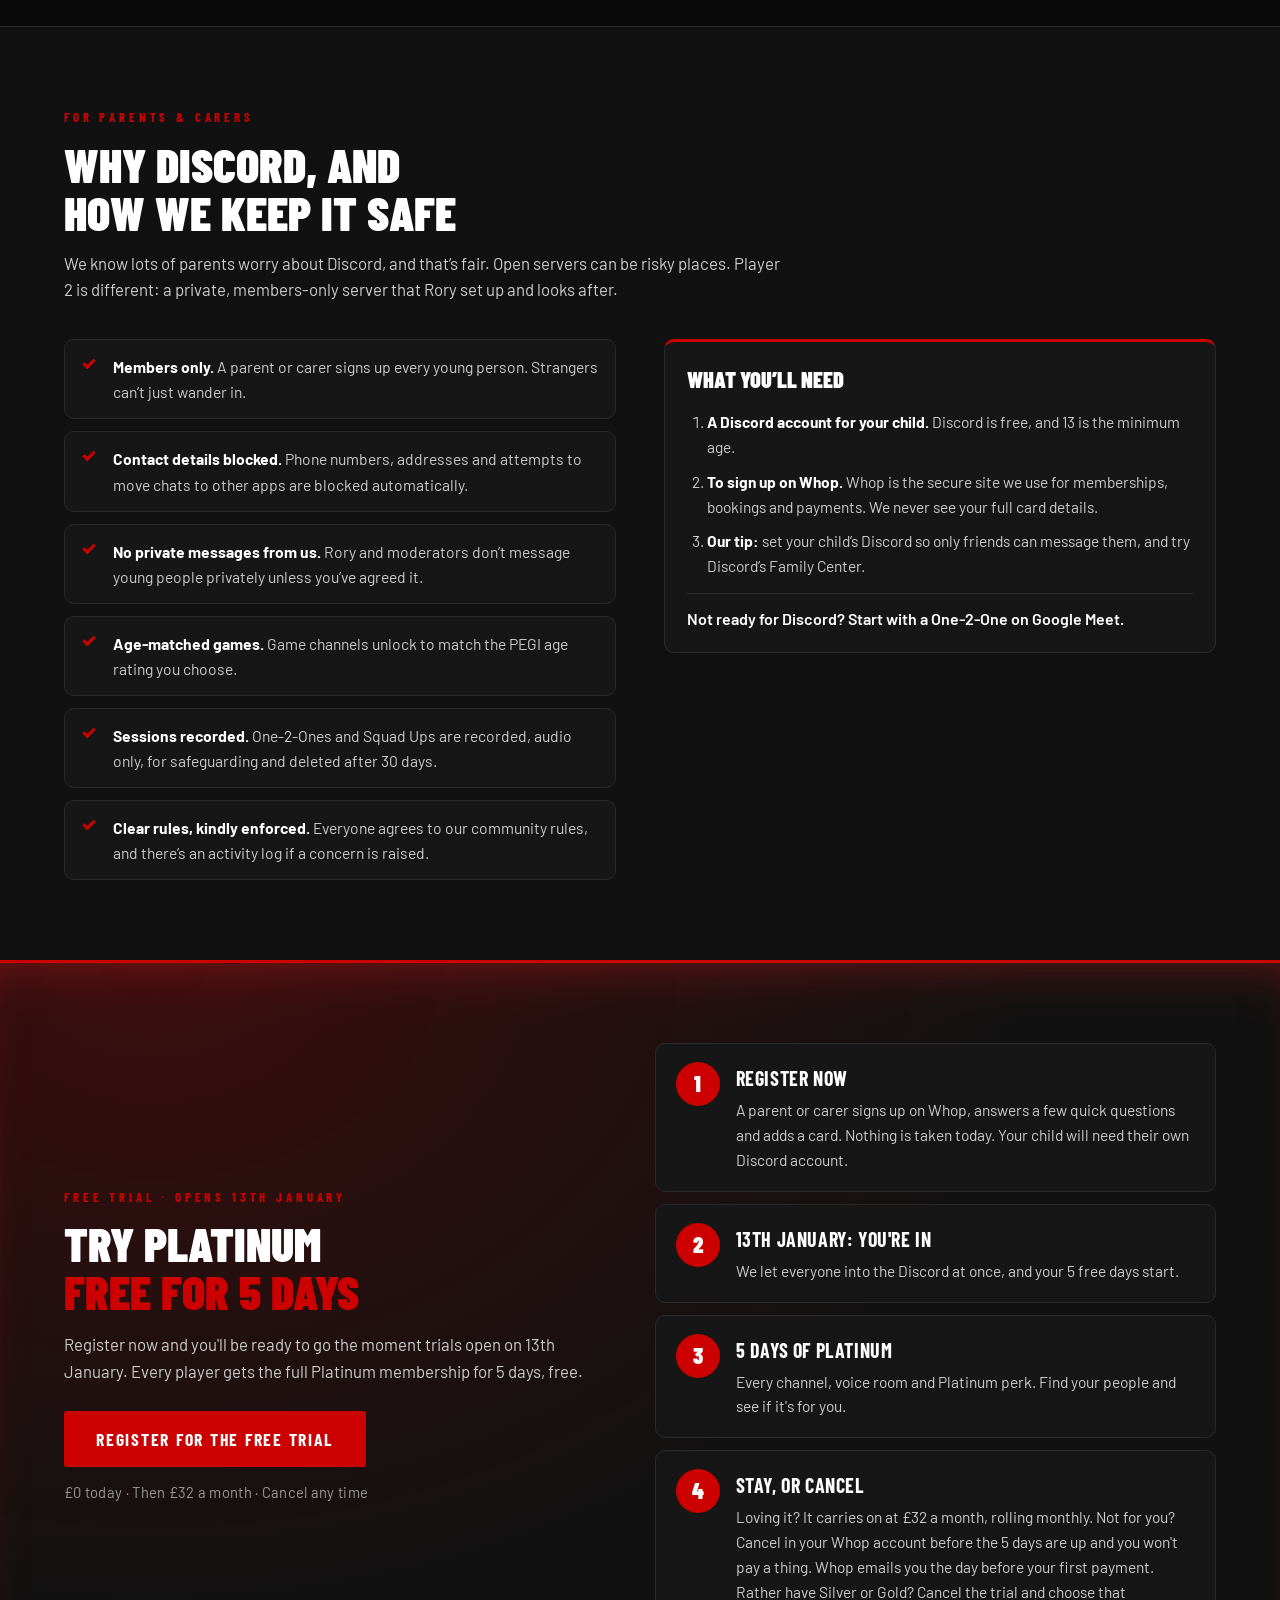
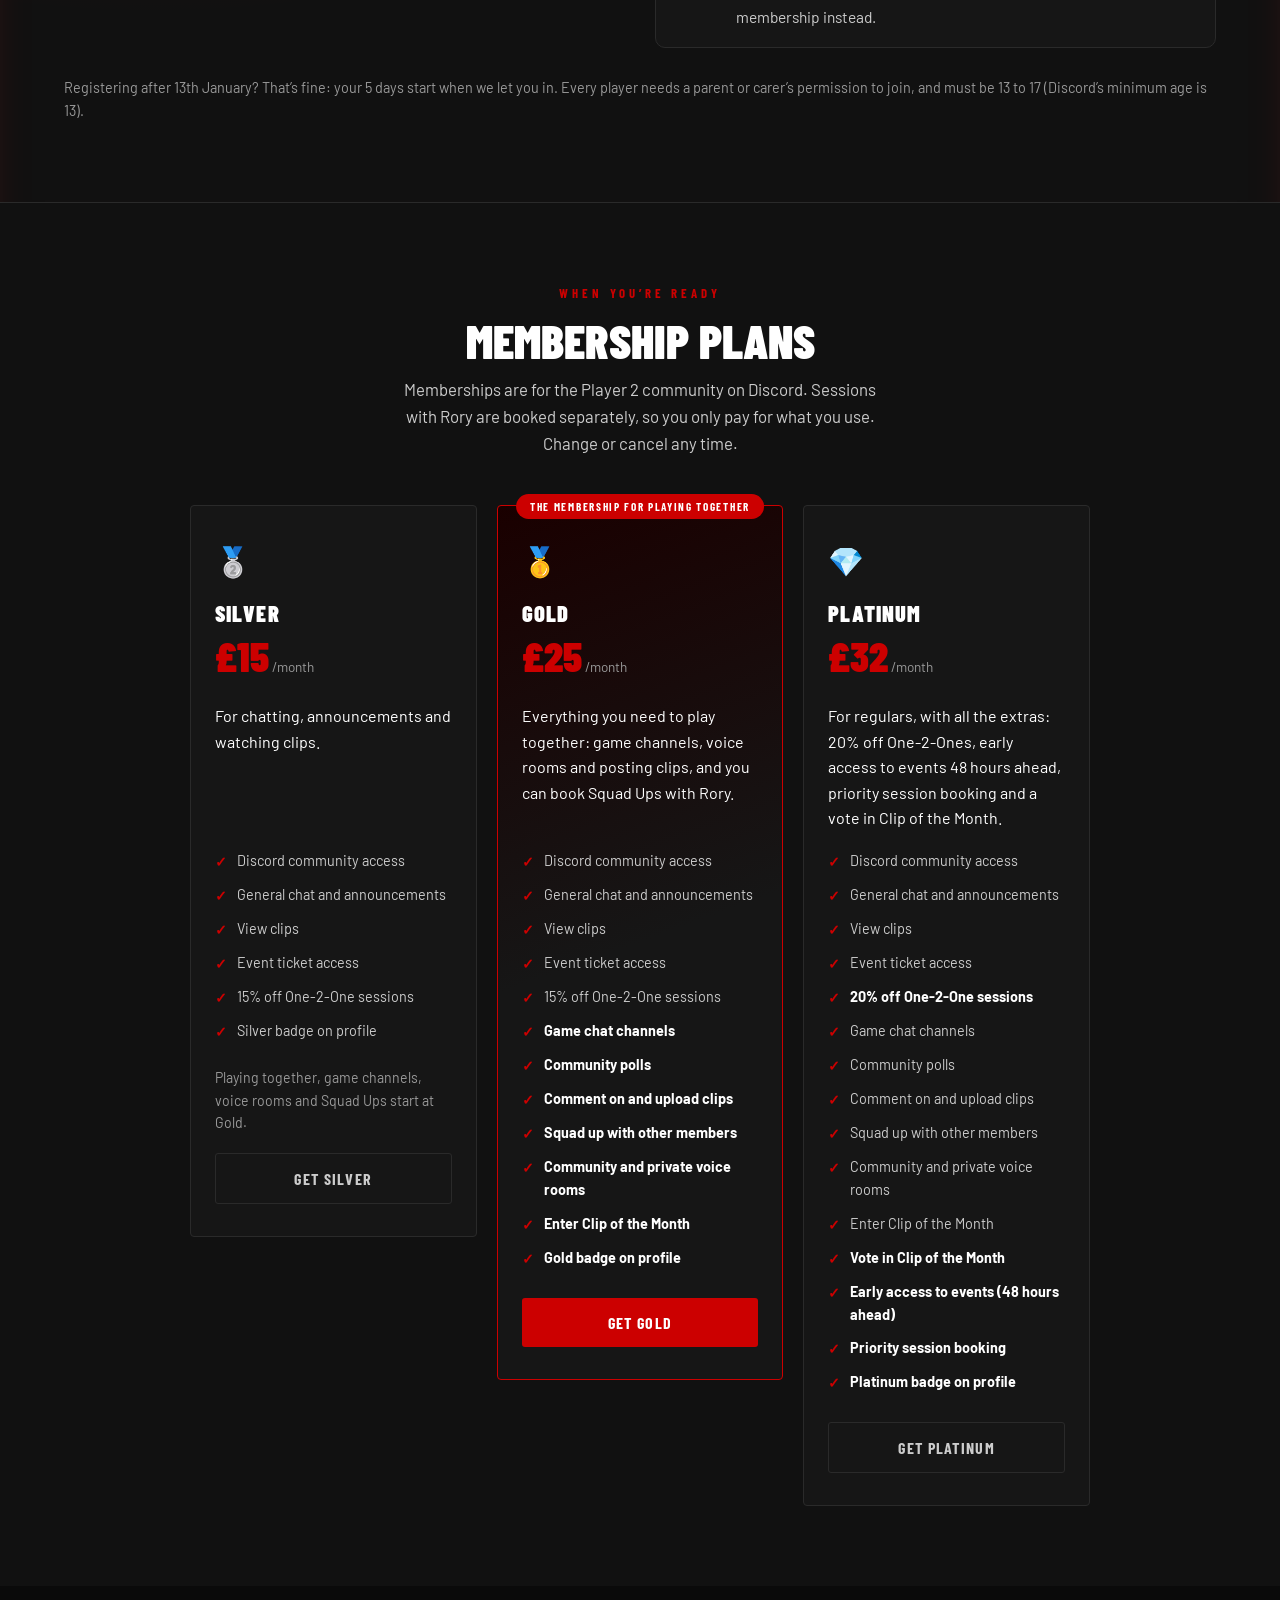
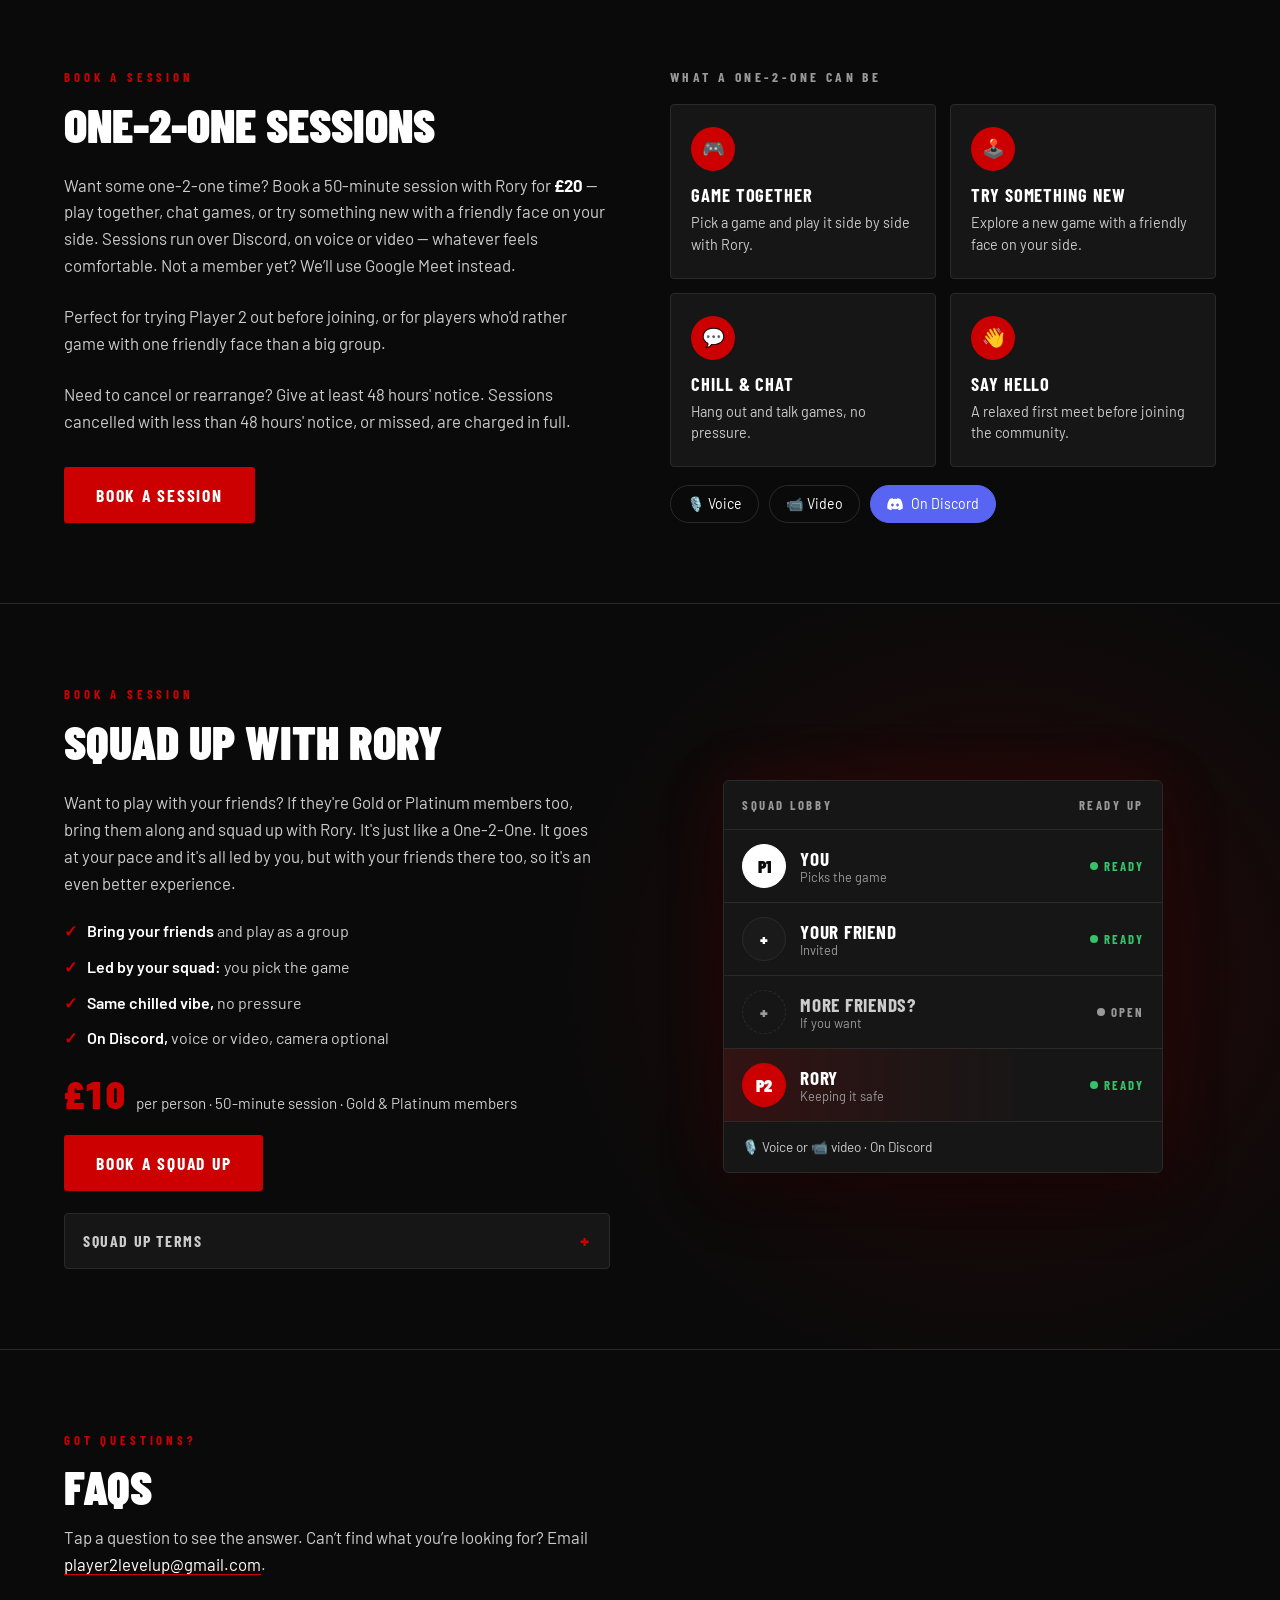
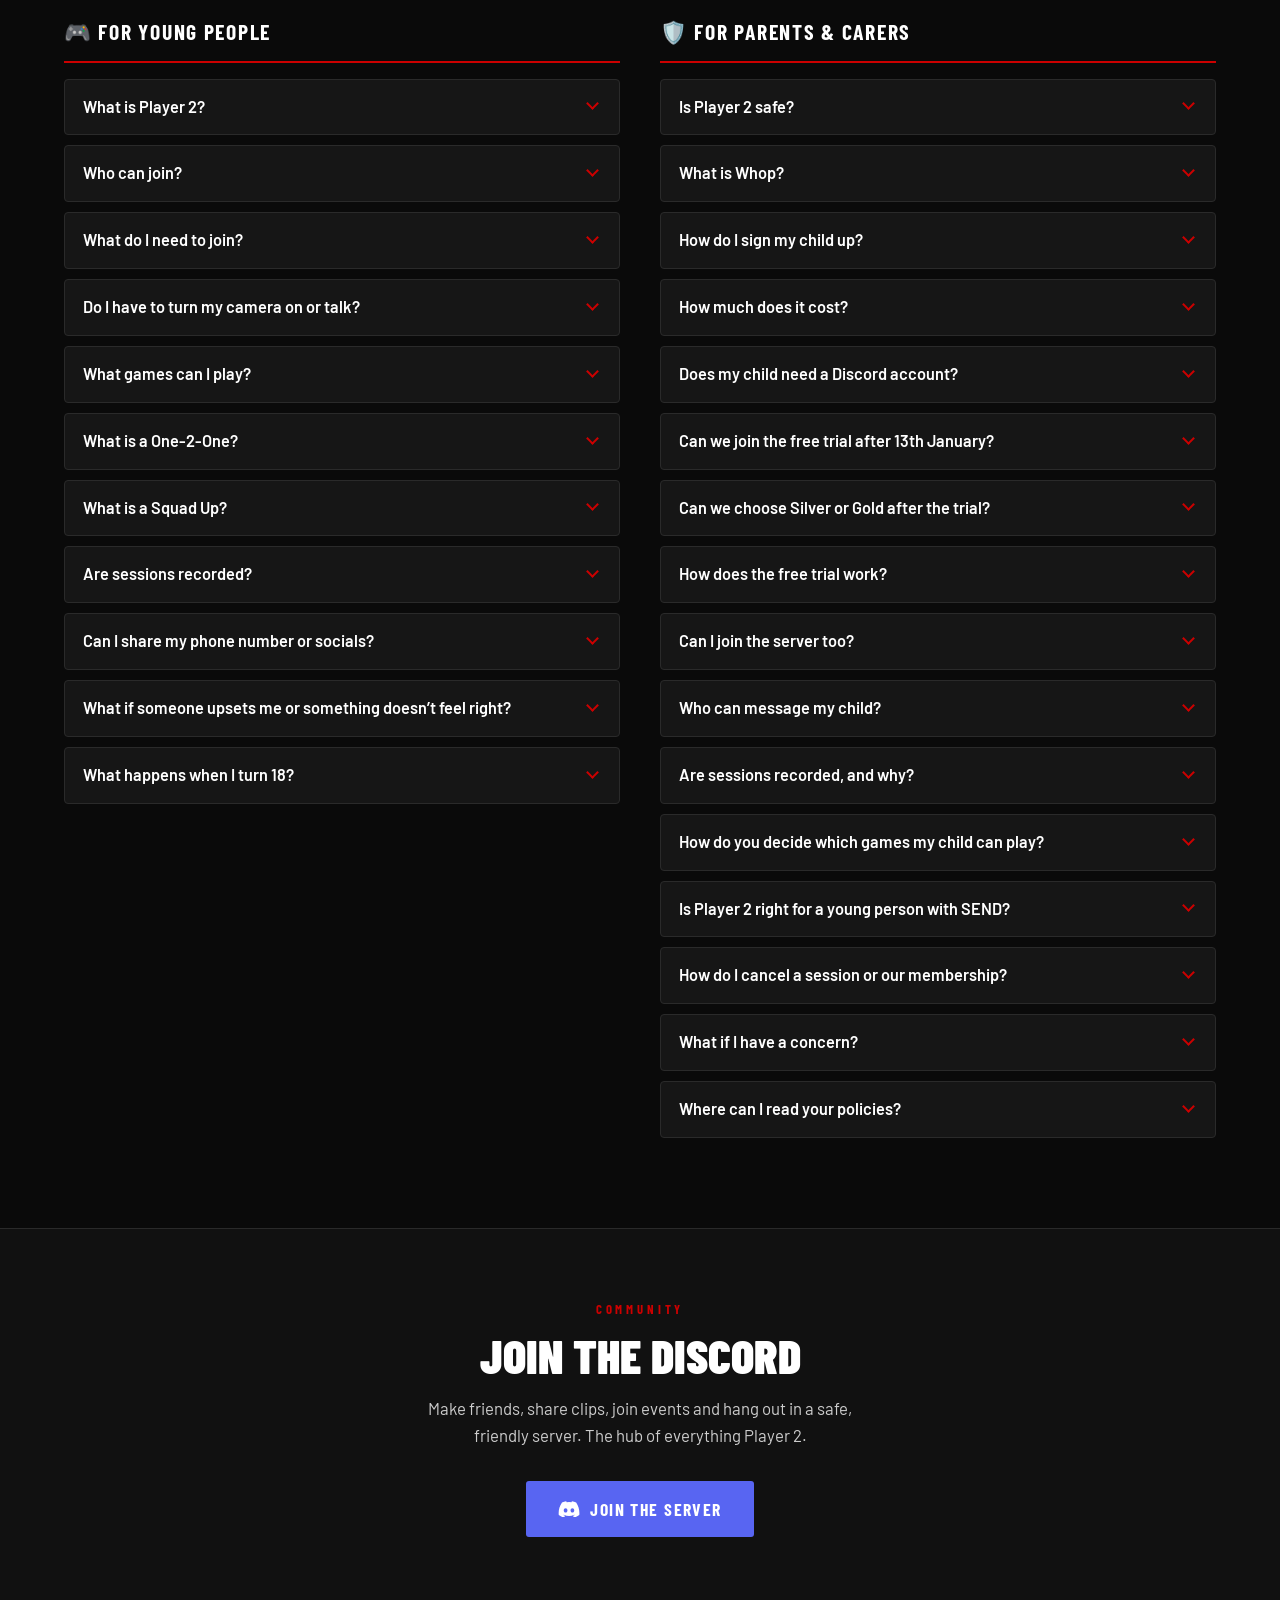
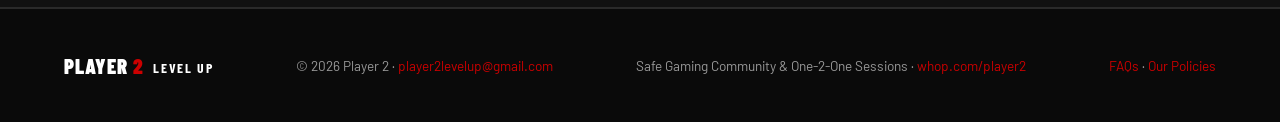
==== commit f645f4f1: "Support-first homepage, parents section, Christmas mascot" ====
--- a/index.html
+++ b/index.html
@@ -3,8 +3,8 @@
 <head>
 <meta charset="utf-8">
 <meta name="viewport" content="width=device-width, initial-scale=1, viewport-fit=cover">
-<title>Player 2 Level Up | Safe SEND-Friendly Gaming Community for 13–17s</title>
-<meta name="description" content="A safe, friendly Discord gaming community for young people aged 13 to 17, built with SEND in mind and open to everyone. Join the community or book One-2-One sessions with Rory.">
+<title>Player 2 Level Up | Safe SEND &amp; Neurodivergent-Friendly Gaming Community for 13–17s</title>
+<meta name="description" content="A safe, friendly Discord gaming community for young people aged 13 to 17, run by Rory, who has been there himself. SEND and neurodivergent-friendly, open to everyone. Start with a One-2-One and go at your own pace.">
 <meta name="theme-color" content="#0a0a0a">
 <link rel="icon" href="data:image/svg+xml,%3Csvg xmlns='http://www.w3.org/2000/svg' viewBox='0 0 64 64'%3E%3Crect width='64' height='64' rx='12' fill='%230a0a0a'/%3E%3Ctext x='32' y='45' font-family='Arial Black,Arial,sans-serif' font-weight='900' font-size='34' text-anchor='middle' fill='%23CC0000'%3EP2%3C/text%3E%3C/svg%3E">
 <meta property="og:type" content="website">
@@ -18,7 +18,7 @@
 <meta property="og:image:height" content="630">
 <meta name="twitter:card" content="summary_large_image">
 <link rel="stylesheet" href="https://fonts.googleapis.com/css2?family=Barlow+Condensed:wght@400;700;900&family=Barlow:wght@400;500;600&display=swap">
-<link rel="stylesheet" href="styles.css?v=202611121200">
+<link rel="stylesheet" href="styles.css?v=202611251500">
 <script type="application/ld+json">
 {"@context":"https://schema.org","@type":"Organization","name":"Player 2 Level Up","alternateName":"Player 2","url":"https://www.player2levelup.com/","logo":"https://www.player2levelup.com/player2_share.jpg","email":"player2levelup@gmail.com","sameAs":["https://whop.com/player2"],"description":"A safe, SEND-friendly Discord gaming community for young people aged 13 to 17, run by Rory."}
 </script>
@@ -34,13 +34,14 @@
 <nav>
   <a class="nav-logo" href="index.html"><span>PLAYER</span> 2 <em>LEVEL UP</em></a>
   <ul class="nav-links" id="navLinks">
-    <li><a href="#about">About</a></li>
+    <li><a href="#how">How It Works</a></li>
     <li><a href="rory.html">Meet Rory</a></li>
+    <li><a href="#parents">For Parents</a></li>
     <li><a href="#membership">Membership</a></li>
     <li><a href="#sessions">Sessions</a></li>
     <li><a href="events.html">Events</a></li>
     <li><a href="index.html#free-trial" class="nav-trial">Free Trial</a></li>
-    <li><a href="index.html#membership" class="nav-cta">Choose Your Membership</a></li>
+    <li><a href="index.html#how" class="nav-cta">How Rory Can Help</a></li>
   </ul>
   <button class="nav-hamburger" id="hamburger" aria-label="Menu" aria-expanded="false">
     <span></span><span></span><span></span>
@@ -52,15 +53,15 @@
 <!-- HERO -->
 <section class="hero">
   <div class="hero-content">
-    <p class="hero-eyebrow">Ages&nbsp;13–17 · SEND&nbsp;Friendly · Open&nbsp;to&nbsp;Everyone</p>
+    <p class="hero-eyebrow">Ages&nbsp;13–17 · SEND &amp; Neurodivergent&nbsp;Friendly · Open&nbsp;to&nbsp;Everyone</p>
     <h1 class="hero-title">
       Level Up<br>
       <span class="line-red">Your Game</span>
     </h1>
-    <p class="hero-subtitle">A safe, friendly Discord gaming community for young people aged 13 to 17, built with SEND in mind. Play together, share clips, join events and make friends at your own pace — or book <span style="white-space:nowrap">One-2-One</span> time with Rory.</p>
+    <p class="hero-subtitle">A safe, friendly gaming community for young people aged 13 to 17, run by Rory, who&rsquo;s been there himself. Start with <span style="white-space:nowrap">one-to-one</span> time, bring a friend when you&rsquo;re ready, and join the community at your own pace.</p>
     <div class="hero-buttons">
-      <a href="#free-trial" class="btn-primary btn-trial">Start Your Free Trial</a>
-      <a href="#membership" class="btn-secondary">Choose Your Membership</a>
+      <a href="#how" class="btn-primary">See How Rory Can Help</a>
+      <a href="#free-trial" class="btn-secondary">Free Trial</a>
     </div>
   </div>
   <div class="hero-image hero-anim" id="heroAnim" aria-label="The Player 2 mascot sits on his red bean bag in the dark as the TV comes on, the room lights up red and his controller glows" role="img">
@@ -80,37 +81,71 @@
 <!-- STATS BAR -->
 <div class="stats-bar">
   <div class="stat">
-    <div class="stat-num">3</div>
-    <div class="stat-label">Membership Tiers</div>
+    <div class="stat-num">1-2-1</div>
+    <div class="stat-label">Start with just you and Rory</div>
   </div>
   <div class="stat">
-    <div class="stat-num">£20</div>
-    <div class="stat-label">Per 50-Minute One-2-One Session</div>
+    <div class="stat-num">You</div>
+    <div class="stat-label">Lead every session</div>
   </div>
   <div class="stat">
-    <div class="stat-num">All</div>
-    <div class="stat-label">Skill Levels Welcome</div>
+    <div class="stat-num">DBS</div>
+    <div class="stat-label">Checked &amp; safeguarding trained</div>
   </div>
 </div>
 
-<!-- FREE TRIAL -->
-<section class="trial" id="free-trial">
-  <div class="trial-inner">
-    <div class="trial-text">
-      <p class="section-eyebrow">Free Trial · Opens 13th January</p>
-      <h2 class="section-title">Try Platinum <span class="line-red">Free for 5 Days</span></h2>
-      <p class="trial-lead">Register now and you'll be ready to go the moment trials open on 13th January. Every player gets the full Platinum membership for 5 days, free.</p>
-      <a href="https://whop.com/checkout/plan_I6NulbVt9PTqy" target="_blank" rel="noopener noreferrer" class="btn-primary">Register for the Free Trial</a>
-      <p class="trial-small">£0 today · Then £32 a month · Cancel any time</p>
-    </div>
-    <ol class="trial-steps">
-      <li><span class="trial-num">1</span><div><h3>Register now</h3><p>A parent or carer signs up on Whop, answers a few quick questions and adds a card. Nothing is taken today.</p></div></li>
-      <li><span class="trial-num">2</span><div><h3>13th January: you're in</h3><p>We let everyone into the Discord at once, and your 5 free days start.</p></div></li>
-      <li><span class="trial-num">3</span><div><h3>5 days of Platinum</h3><p>Every channel, voice room and Platinum perk. Find your people and see if it's for you.</p></div></li>
-      <li><span class="trial-num">4</span><div><h3>Stay, or cancel</h3><p>Loving it? It carries on at £32 a month, rolling monthly. Not for you? Cancel in your Whop account before the 5 days are up and you won't pay a thing. Whop emails you the day before your first payment.</p></div></li>
-    </ol>
-  </div>
-  <p class="trial-note">Every player needs a parent or carer's permission to join, and must be 13 to 17 (Discord's minimum age is 13).</p>
+
+
+
+
+<!-- HOW RORY CAN HELP -->
+<section class="how" id="how">
+  <div class="section-head">
+    <p class="section-eyebrow">How Rory Can Help</p>
+    <h2 class="section-title">Start Small. <span class="line-red">Go at Your Pace.</span></h2>
+    <p class="lead">Big groups can be a lot. That&rsquo;s why Player 2 starts with just you and Rory, and only gets bigger when you&rsquo;re ready. Stay at step one for as long as you like. There&rsquo;s no rush.</p>
+  </div>
+  <ol class="path">
+    <li class="path-step">
+      <div class="path-top"><span class="path-num">1</span><span class="path-kicker">Just you &amp; Rory</span></div>
+      <h3>Say Hello</h3>
+      <p>A <strong>One-2-One</strong>: 50 minutes with Rory. Pick a game, try something new or just chat. Cameras optional, and you lead it.</p>
+      <p class="path-small">Not a member yet? No problem. We can use Google Meet instead of Discord.</p>
+      <div class="path-foot"><span class="path-price">£20</span><a href="https://whop.com/player2/one-2-one-session-with-rory" target="_blank" rel="noopener noreferrer">Book a One-2-One &rarr;</a></div>
+    </li>
+    <li class="path-arrow" aria-hidden="true"></li>
+    <li class="path-step">
+      <div class="path-top"><span class="path-num">2</span><span class="path-kicker">A few friends &amp; Rory</span></div>
+      <h3>Bring a Friend</h3>
+      <p>A <strong>Squad Up</strong>: a small group of 2 to 5 players, plus Rory. Same chilled vibe, still led by you, just with your friends there too.</p>
+      <p class="path-small">For Gold and Platinum members.</p>
+      <div class="path-foot"><span class="path-price">£10 each</span><a href="#squad-up">About Squad Ups &rarr;</a></div>
+    </li>
+    <li class="path-arrow" aria-hidden="true"></li>
+    <li class="path-step">
+      <div class="path-top"><span class="path-num">3</span><span class="path-kicker">When you&rsquo;re ready</span></div>
+      <h3>Find Your People</h3>
+      <p>The <strong>Player 2 community</strong>: game channels, voice rooms, clips and events, with Rory there keeping it friendly and safe.</p>
+      <p class="path-small">Try it free for 5 days from 13th January.</p>
+      <div class="path-foot"><span class="path-price">From £15/mo</span><a href="#free-trial">Free trial &rarr;</a></div>
+    </li>
+  </ol>
+  <p class="path-quote">&ldquo;It should feel like you&rsquo;re playing with one of your friends. It&rsquo;s chilled.&rdquo; <span>Rory</span></p>
+</section>
+
+<!-- MEET RORY -->
+<section class="meet" id="meet-rory">
+  <div class="meet-quote">
+    <p class="section-eyebrow">Meet Rory, Your Player 2</p>
+    <blockquote>&ldquo;I decided I want to make a change, and help kids that were like me.&rdquo;</blockquote>
+  </div>
+  <div class="meet-text">
+    <p>Rory is <span id="roryAge">18</span>. He&rsquo;s been through mainstream school, specialist provision, home-schooling and a time with no education at all. A one-to-one provision is where he slowly built back up, which is why Player 2 starts one-to-one too.</p>
+    <p>Now he works with young people with SEND, online and in person. Young people get someone who really gets it, with no judgement. Parents get someone who knows the system from the inside.</p>
+    <p class="meet-quote-small">&ldquo;They&rsquo;re always Player 1. I&rsquo;m just there as the second player, keeping everything safe.&rdquo;</p>
+    <ul class="meet-chips"><li>Lived experience</li><li>SEND aware</li><li>DBS checked</li><li>Safeguarding trained</li></ul>
+    <a href="rory.html" class="btn-secondary">Read Rory&rsquo;s Story</a>
+  </div>
 </section>
 
 <!-- ABOUT -->
@@ -119,18 +154,18 @@
     <div class="about-text">
       <p class="section-eyebrow">Who Is Player 2?</p>
       <h2 class="section-title">A Safe Place to Game Together</h2>
-      <p>Player 2 is an online gaming community for young people, run by Rory. It's built with SEND in mind — somewhere to find people to play with, share your best moments and be part of something, at your own pace, wherever you are in the world.</p>
+      <p>Player 2 is an online gaming community for young people, run by Rory. It&rsquo;s built with SEND and neurodivergent young people in mind — somewhere to find people to play with, share your best moments and be part of something, at your own pace, wherever you are in the world.</p>
       <p>Rory runs the server and keeps it friendly, respectful and safe, so young gamers can play, chat and hang out without the toxic side of online gaming.</p>
       <div class="who-callout">
         <strong>Who's on the server?</strong>
-        <p>Young people aged 13 to 17 who love gaming, with a SEND focus. It's open to everyone: loud squads or quiet one-on-one, however you like to play, there's a place for you here.</p>
+        <p>Young people aged 13 to 17 who love gaming, with a SEND and neurodivergent focus. No diagnosis needed, and it&rsquo;s open to everyone: loud squads or quiet one-on-one, however you like to play, there's a place for you here.</p>
       </div>
       <div class="about-features">
         <div class="feature">
           <div class="feature-icon">🎮</div>
           <div class="feature-body">
             <strong>Game Together</strong>
-            <p>Squad up with other members in games, chats and voice rooms.</p>
+            <p>Play with other members in games, chats and voice rooms.</p>
           </div>
         </div>
         <div class="feature">
@@ -144,7 +179,7 @@
           <div class="feature-icon">🛡️</div>
           <div class="feature-body">
             <strong>Safe &amp; Friendly</strong>
-            <p>A welcoming, SEND-friendly space run by Rory, where respect comes first.</p>
+            <p>A welcoming, neurodivergent-friendly space run by Rory, where respect comes first.</p>
           </div>
         </div>
       </div>
@@ -155,11 +190,61 @@
   </div>
 </section>
 
+<!-- FOR PARENTS -->
+<section class="parents" id="parents">
+  <div class="section-head">
+    <p class="section-eyebrow">For Parents &amp; Carers</p>
+    <h2 class="section-title">Why Discord, and <span class="line-red">How We Keep It Safe</span></h2>
+    <p class="lead">We know lots of parents worry about Discord, and that&rsquo;s fair. Open servers can be risky places. Player 2 is different: a private, members-only server that Rory set up and looks after.</p>
+  </div>
+  <div class="parents-grid">
+    <ul class="safe-list">
+      <li><strong>Members only.</strong> A parent or carer signs up every young person. Strangers can&rsquo;t just wander in.</li>
+      <li><strong>Contact details blocked.</strong> Phone numbers, addresses and attempts to move chats to other apps are blocked automatically.</li>
+      <li><strong>No private messages from us.</strong> Rory and moderators don&rsquo;t message young people privately unless you&rsquo;ve agreed it.</li>
+      <li><strong>Age-matched games.</strong> Game channels unlock to match the PEGI age rating you choose.</li>
+      <li><strong>Sessions recorded.</strong> One-2-Ones and Squad Ups are recorded, audio only, for safeguarding and deleted after 30 days.</li>
+      <li><strong>Clear rules, kindly enforced.</strong> Everyone agrees to our community rules, and there&rsquo;s an activity log if a concern is raised.</li>
+    </ul>
+    <div class="parents-side">
+      <div class="need-box">
+        <h3>What you&rsquo;ll need</h3>
+        <ol>
+          <li><strong>A Discord account for your child.</strong> Discord is free, and 13 is the minimum age.</li>
+          <li><strong>To sign up on Whop.</strong> Whop is the secure site we use for memberships, bookings and payments. We never see your full card details.</li>
+          <li><strong>Our tip:</strong> set your child&rsquo;s Discord so only friends can message them, and try Discord&rsquo;s Family Center.</li>
+        </ol>
+        <p class="need-alt">Not ready for Discord? Start with a One-2-One on Google Meet.</p>
+      </div>
+    </div>
+  </div>
+</section>
+
+<!-- FREE TRIAL -->
+<section class="trial" id="free-trial">
+  <div class="trial-inner">
+    <div class="trial-text">
+      <p class="section-eyebrow">Free Trial · Opens 13th January</p>
+      <h2 class="section-title">Try Platinum <span class="line-red">Free for 5 Days</span></h2>
+      <p class="trial-lead">Register now and you'll be ready to go the moment trials open on 13th January. Every player gets the full Platinum membership for 5 days, free.</p>
+      <a href="https://whop.com/checkout/plan_I6NulbVt9PTqy" target="_blank" rel="noopener noreferrer" class="btn-primary">Register for the Free Trial</a>
+      <p class="trial-small">£0 today · Then £32 a month · Cancel any time</p>
+    </div>
+    <ol class="trial-steps">
+      <li><span class="trial-num">1</span><div><h3>Register now</h3><p>A parent or carer signs up on Whop, answers a few quick questions and adds a card. Nothing is taken today. Your child will need their own Discord account.</p></div></li>
+      <li><span class="trial-num">2</span><div><h3>13th January: you're in</h3><p>We let everyone into the Discord at once, and your 5 free days start.</p></div></li>
+      <li><span class="trial-num">3</span><div><h3>5 days of Platinum</h3><p>Every channel, voice room and Platinum perk. Find your people and see if it's for you.</p></div></li>
+      <li><span class="trial-num">4</span><div><h3>Stay, or cancel</h3><p>Loving it? It carries on at £32 a month, rolling monthly. Not for you? Cancel in your Whop account before the 5 days are up and you won't pay a thing. Whop emails you the day before your first payment. Rather have Silver or Gold? Cancel the trial and choose that membership instead.</p></div></li>
+    </ol>
+  </div>
+  <p class="trial-note">Registering after 13th January? That&rsquo;s fine: your 5 days start when we let you in. Every player needs a parent or carer&rsquo;s permission to join, and must be 13 to 17 (Discord&rsquo;s minimum age is 13).</p>
+</section>
+
 <!-- MEMBERSHIP -->
 <section class="membership" id="membership">
-  <p class="section-eyebrow">Pick Your Tier</p>
+  <p class="section-eyebrow">When You&rsquo;re Ready</p>
   <h2 class="section-title">Membership Plans</h2>
-  <p class="lead">All memberships give you Discord access and community perks. Upgrade any time.</p>
+  <p class="lead">Memberships are for the Player 2 community on Discord. Sessions with Rory are booked separately, so you only pay for what you use. Change or cancel any time.</p>
 
   <div class="tiers">
     <!-- SILVER -->
@@ -170,7 +255,7 @@
         <span class="amount">£15</span>
         <span class="period">/month</span>
       </div>
-      <p class="tier-tag">For general community chat, announcements and watching clips. Playing together, game channels and voice rooms are in Gold.</p>
+      <p class="tier-tag">For chatting, announcements and watching clips.</p>
       <ul class="tier-perks">
         <li>Discord community access</li>
         <li>General chat and announcements</li>
@@ -179,19 +264,20 @@
         <li>15% off One-2-One sessions</li>
         <li>Silver badge on profile</li>
       </ul>
+      <p class="tier-note">Playing together, game channels, voice rooms and Squad Ups start at Gold.</p>
       <a href="https://whop.com/player2/player-2-silver-membership" target="_blank" rel="noopener noreferrer" class="tier-btn tier-btn-outline">Get Silver</a>
     </div>
 
     <!-- GOLD -->
     <div class="tier featured">
-      <div class="tier-badge">Recommended for playing together</div>
+      <div class="tier-badge">The membership for playing together</div>
       <div class="tier-icon">🥇</div>
       <div class="tier-name">Gold</div>
       <div class="tier-price">
         <span class="amount">£25</span>
         <span class="period">/month</span>
       </div>
-      <p class="tier-tag">For playing together: game channels, squad up with members, voice rooms, post your clips.</p>
+      <p class="tier-tag">Everything you need to play together: game channels, voice rooms and posting clips, and you can book Squad Ups with Rory.</p>
       <ul class="tier-perks">
         <li>Discord community access</li>
         <li>General chat and announcements</li>
@@ -245,7 +331,7 @@
   <div>
     <p class="section-eyebrow">Book a Session</p>
     <h2 class="section-title">One-2-One Sessions</h2>
-    <p style="color: var(--grey-lt); margin-bottom: 24px; font-size: 1.05rem;">Want some one-2-one time? Book a 50-minute session with Rory for <strong style="color:var(--white)">£20</strong> — play together, chat games, or try something new with a friendly face on your side. Sessions run over Discord, on voice or video — whatever feels comfortable.</p>
+    <p style="color: var(--grey-lt); margin-bottom: 24px; font-size: 1.05rem;">Want some one-2-one time? Book a 50-minute session with Rory for <strong style="color:var(--white)">£20</strong> — play together, chat games, or try something new with a friendly face on your side. Sessions run over Discord, on voice or video — whatever feels comfortable. Not a member yet? We&rsquo;ll use Google Meet instead.</p>
     <p style="color: var(--grey-lt); margin-bottom: 24px; font-size: 1.05rem;">Perfect for trying Player 2 out before joining, or for players who'd rather game with one friendly face than a big group.</p>
     <p style="color: var(--grey-lt); margin-bottom: 32px; font-size: 1.05rem;">Need to cancel or rearrange? Give at least 48 hours' notice. Sessions cancelled with less than 48 hours' notice, or missed, are charged in full.</p>
     <a href="https://whop.com/player2/one-2-one-session-with-rory" target="_blank" rel="noopener noreferrer" class="btn-primary">Book a Session</a>
@@ -334,7 +420,7 @@
       <h3><span aria-hidden="true">🎮</span> For Young People</h3>
       <details class="faq-item">
         <summary>What is Player 2?</summary>
-        <div class="faq-answer"><p>A safe, friendly gaming community on Discord, run by Rory. It’s built with SEND in mind, so you can game, chat, share clips and hang out at your own pace, without the toxic side of online gaming.</p></div>
+        <div class="faq-answer"><p>A safe, friendly gaming community on Discord, run by Rory. It’s built with SEND and neurodivergent young people in mind, so you can game, chat, share clips and hang out at your own pace, without the toxic side of online gaming.</p></div>
       </details>
       <details class="faq-item">
         <summary>Who can join?</summary>
@@ -394,6 +480,18 @@
       <details class="faq-item">
         <summary>How much does it cost?</summary>
         <div class="faq-answer"><p>Silver is £15, Gold £25 and Platinum £32 a month. Memberships roll monthly and you can cancel any time. One-2-One sessions are £20 for 50 minutes (members get 15% off, or 20% off with Platinum) and Squad Ups are £10 per person.</p></div>
+      </details>
+      <details class="faq-item">
+        <summary>Does my child need a Discord account?</summary>
+        <div class="faq-answer"><p>Yes, to join the community. Discord is free and the minimum age is 13. You’ll be asked for your child’s Discord username when you sign up on Whop. Not ready for Discord? A One-2-One can happen on Google Meet instead.</p></div>
+      </details>
+      <details class="faq-item">
+        <summary>Can we join the free trial after 13th January?</summary>
+        <div class="faq-answer"><p>Yes. Register on Whop whenever you like. Your 5 free days start when we let your child into the Discord.</p></div>
+      </details>
+      <details class="faq-item">
+        <summary>Can we choose Silver or Gold after the trial?</summary>
+        <div class="faq-answer"><p>Yes. The trial carries on as Platinum unless you cancel. If you’d rather have Silver or Gold, cancel the trial in your Whop account before the 5 days are up and choose the membership you want.</p></div>
       </details>
       <details class="faq-item">
         <summary>How does the free trial work?</summary>
@@ -456,6 +554,11 @@
   <p><a href="#faq">FAQs</a> · <a href="policies.html">Our Policies</a></p>
 </footer>
 
+<script>
+/* Seasonal mascot: Christmas hat from 1st December to 6th January. Add ?season=xmas to preview. */
+(function(){var d=new Date(),m=d.getMonth(),day=d.getDate();var x=/season=xmas/.test(location.search)||m===11||(m===0&&day<=6);
+if(!x)return;document.querySelectorAll('img[src="mascot.webp"]').forEach(function(i){i.src='mascot-xmas.webp';});})();
+</script>
 <script src="site.js?v=202610251920"></script>
 </body>
 </html>
--- a/styles.css
+++ b/styles.css
@@ -1470,3 +1470,62 @@
 .faq-answer strong { color: var(--white); }
 @media (max-width: 860px) { .faq-groups { grid-template-columns: 1fr; gap: 32px; } }
 @media (prefers-reduced-motion: reduce) { .faq-item summary::after { transition: none; } }
+
+/* ─── SUPPORT-FIRST HOMEPAGE (Nov 2026) ───────────────────────── */
+.how { padding: 80px clamp(16px, 5vw, 80px); background: var(--bg); }
+.path { list-style: none; display: grid; grid-template-columns: minmax(0,1fr) 40px minmax(0,1fr) 40px minmax(0,1fr); align-items: stretch; gap: 0; margin-top: 8px; }
+.path-step { background: var(--surface); border: 1px solid var(--border); border-radius: 12px; padding: 22px 22px 18px; display: flex; flex-direction: column; min-width: 0; }
+.path-step:first-child { border-color: var(--red); background: linear-gradient(160deg, #1d0000 0%, var(--surface) 55%); }
+.path-top { display: flex; align-items: center; gap: 12px; margin-bottom: 14px; }
+.path-num { width: 44px; height: 44px; flex: 0 0 44px; border-radius: 50%; background: var(--red); color: var(--white); font-family: var(--font-display); font-weight: 900; font-size: 1.4rem; display: grid; place-items: center; }
+.path-kicker { font-family: var(--font-display); font-weight: 700; font-size: .85rem; letter-spacing: .18em; text-transform: uppercase; color: var(--grey-lt); }
+.path-step h3 { font-family: var(--font-display); font-weight: 900; font-size: 1.7rem; text-transform: uppercase; line-height: 1; margin-bottom: 10px; }
+.path-step p { color: var(--grey-lt); font-size: .98rem; margin-bottom: 10px; }
+.path-step p strong { color: var(--white); }
+.path-small { font-size: .9rem !important; color: var(--grey) !important; }
+.path-foot { margin-top: auto; padding-top: 12px; border-top: 1px solid var(--border); display: flex; align-items: center; justify-content: space-between; gap: 12px; flex-wrap: wrap; }
+.path-price { font-family: var(--font-display); font-weight: 900; font-size: 1.35rem; color: var(--white); }
+.path-foot a { color: var(--white); font-weight: 600; font-size: .95rem; text-decoration: underline; text-decoration-color: var(--red); text-underline-offset: 3px; }
+.path-arrow { position: relative; }
+.path-arrow::before { content: ''; position: absolute; left: 6px; right: 10px; top: 50%; height: 3px; background: var(--red); transform: translateY(-50%); }
+.path-arrow::after { content: ''; position: absolute; right: 4px; top: 50%; width: 12px; height: 12px; border-top: 3px solid var(--red); border-right: 3px solid var(--red); transform: translateY(-50%) rotate(45deg); }
+.path-quote { margin-top: 28px; font-size: 1.15rem; color: var(--white); font-style: italic; max-width: 640px; }
+.path-quote span { display: block; font-style: normal; font-size: .85rem; letter-spacing: .2em; text-transform: uppercase; color: var(--red); font-family: var(--font-display); font-weight: 700; margin-top: 6px; }
+@media (max-width: 900px) {
+  .path { grid-template-columns: 1fr; }
+  .path-arrow { height: 34px; }
+  .path-arrow::before { left: 50%; right: auto; top: 4px; bottom: 10px; width: 3px; height: auto; transform: translateX(-50%); }
+  .path-arrow::after { left: 50%; right: auto; top: auto; bottom: 4px; transform: translateX(-50%) rotate(135deg); }
+}
+
+.meet { padding: 72px clamp(16px, 5vw, 80px); background: var(--bg2); border-top: 1px solid var(--border); border-bottom: 1px solid var(--border); display: grid; grid-template-columns: minmax(0, 1fr) minmax(0, 1.1fr); gap: clamp(28px, 5vw, 72px); align-items: center; }
+.meet blockquote { font-family: var(--font-display); font-weight: 900; font-size: clamp(2rem, 4.2vw, 3.2rem); line-height: 1.02; text-transform: uppercase; text-wrap: balance; border-left: 6px solid var(--red); padding-left: 20px; }
+.meet-text p { color: var(--grey-lt); font-size: 1.05rem; margin-bottom: 14px; max-width: 62ch; }
+.meet-quote-small { color: var(--white) !important; font-style: italic; }
+.meet-chips { list-style: none; display: flex; flex-wrap: wrap; gap: 8px; margin: 6px 0 22px; }
+.meet-chips li { border: 1px solid var(--red); color: var(--white); font-family: var(--font-display); font-weight: 700; font-size: .85rem; letter-spacing: .12em; text-transform: uppercase; padding: 6px 12px; border-radius: 999px; }
+@media (max-width: 860px) { .meet { grid-template-columns: 1fr; } }
+
+.parents { padding: 80px clamp(16px, 5vw, 80px); background: var(--bg2); border-top: 1px solid var(--border); }
+.parents .section-head { max-width: 720px; }
+.parents-grid { display: grid; grid-template-columns: minmax(0, 1fr) minmax(0, 1fr); gap: clamp(24px, 4vw, 48px); align-items: start; }
+.safe-list { list-style: none; display: grid; gap: 12px; }
+.safe-list li { position: relative; background: var(--surface); border: 1px solid var(--border); border-radius: 10px; padding: 14px 16px 14px 48px; color: var(--grey-lt); font-size: .98rem; }
+.safe-list li::before { content: ''; position: absolute; left: 18px; top: 19px; width: 12px; height: 7px; border-left: 3px solid var(--red); border-bottom: 3px solid var(--red); transform: rotate(-45deg); }
+.safe-list strong { color: var(--white); }
+.safe-list a { color: var(--white); text-decoration: underline; text-decoration-color: var(--red); text-underline-offset: 3px; }
+.parents-side { display: grid; gap: 18px; min-width: 0; }
+.discord-shot { margin: 0; }
+.shot-frame { border-radius: 12px; overflow: hidden; border: 1px solid var(--border); background: #313338; aspect-ratio: 16 / 10; max-width: 100%; }
+.shot-frame img { width: 100%; height: 100%; object-fit: cover; object-position: left top; display: block; }
+.shot-placeholder { height: 100%; display: grid; place-content: center; text-align: center; gap: 6px; color: #b5bac1; padding: 20px; }
+.shot-placeholder span { font-family: var(--font-display); font-weight: 700; font-size: 1.2rem; letter-spacing: .08em; text-transform: uppercase; color: var(--white); }
+.discord-shot figcaption { color: var(--grey); font-size: .88rem; margin-top: 8px; }
+.need-box { background: var(--surface); border: 1px solid var(--border); border-top: 3px solid var(--red); border-radius: 10px; padding: 20px 22px; }
+.need-box h3 { font-family: var(--font-display); font-weight: 900; font-size: 1.4rem; text-transform: uppercase; margin-bottom: 12px; }
+.need-box ol { padding-left: 20px; display: grid; gap: 10px; color: var(--grey-lt); font-size: .97rem; }
+.need-box ol strong { color: var(--white); }
+.need-alt { margin-top: 14px; padding-top: 12px; border-top: 1px solid var(--border); color: var(--white); font-weight: 600; }
+@media (max-width: 860px) { .parents-grid { grid-template-columns: 1fr; } }
+
+.tier-note { font-size: .88rem; color: var(--grey); margin: -4px 0 18px; text-align: left; }
